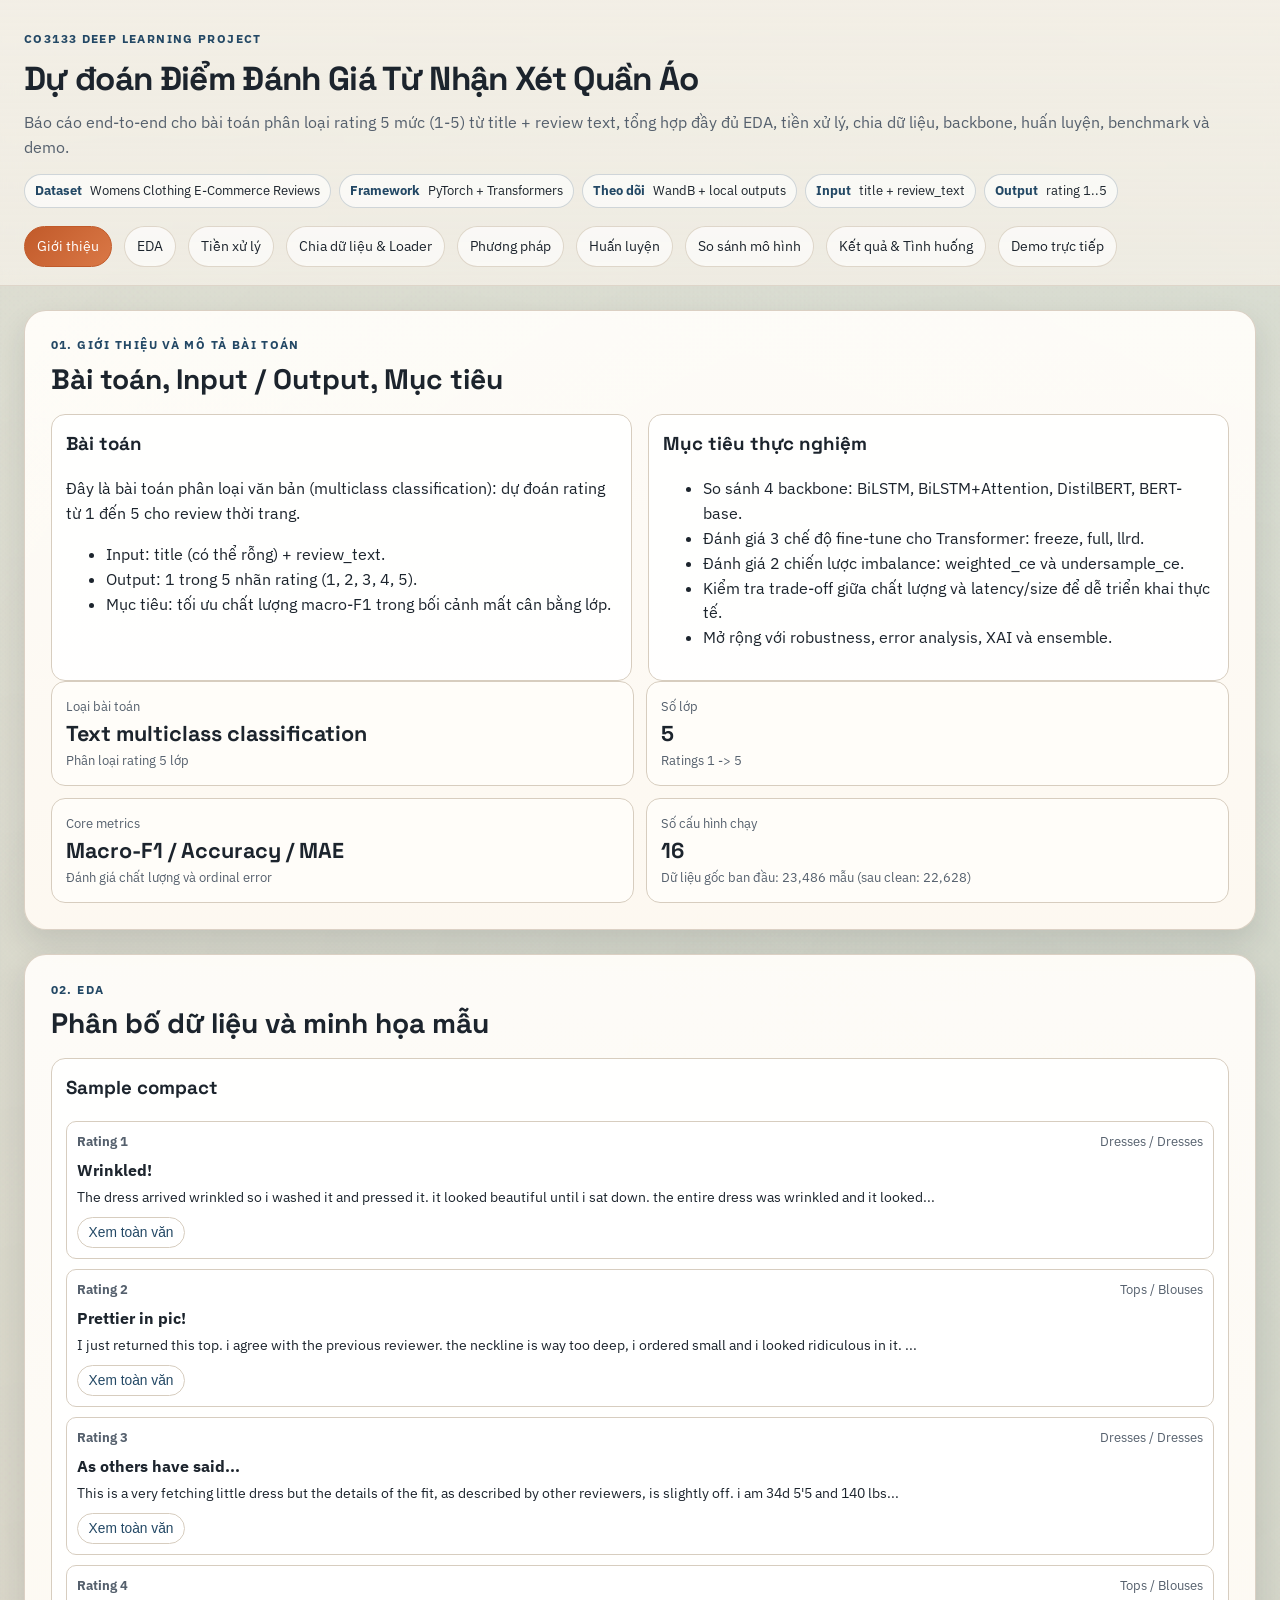
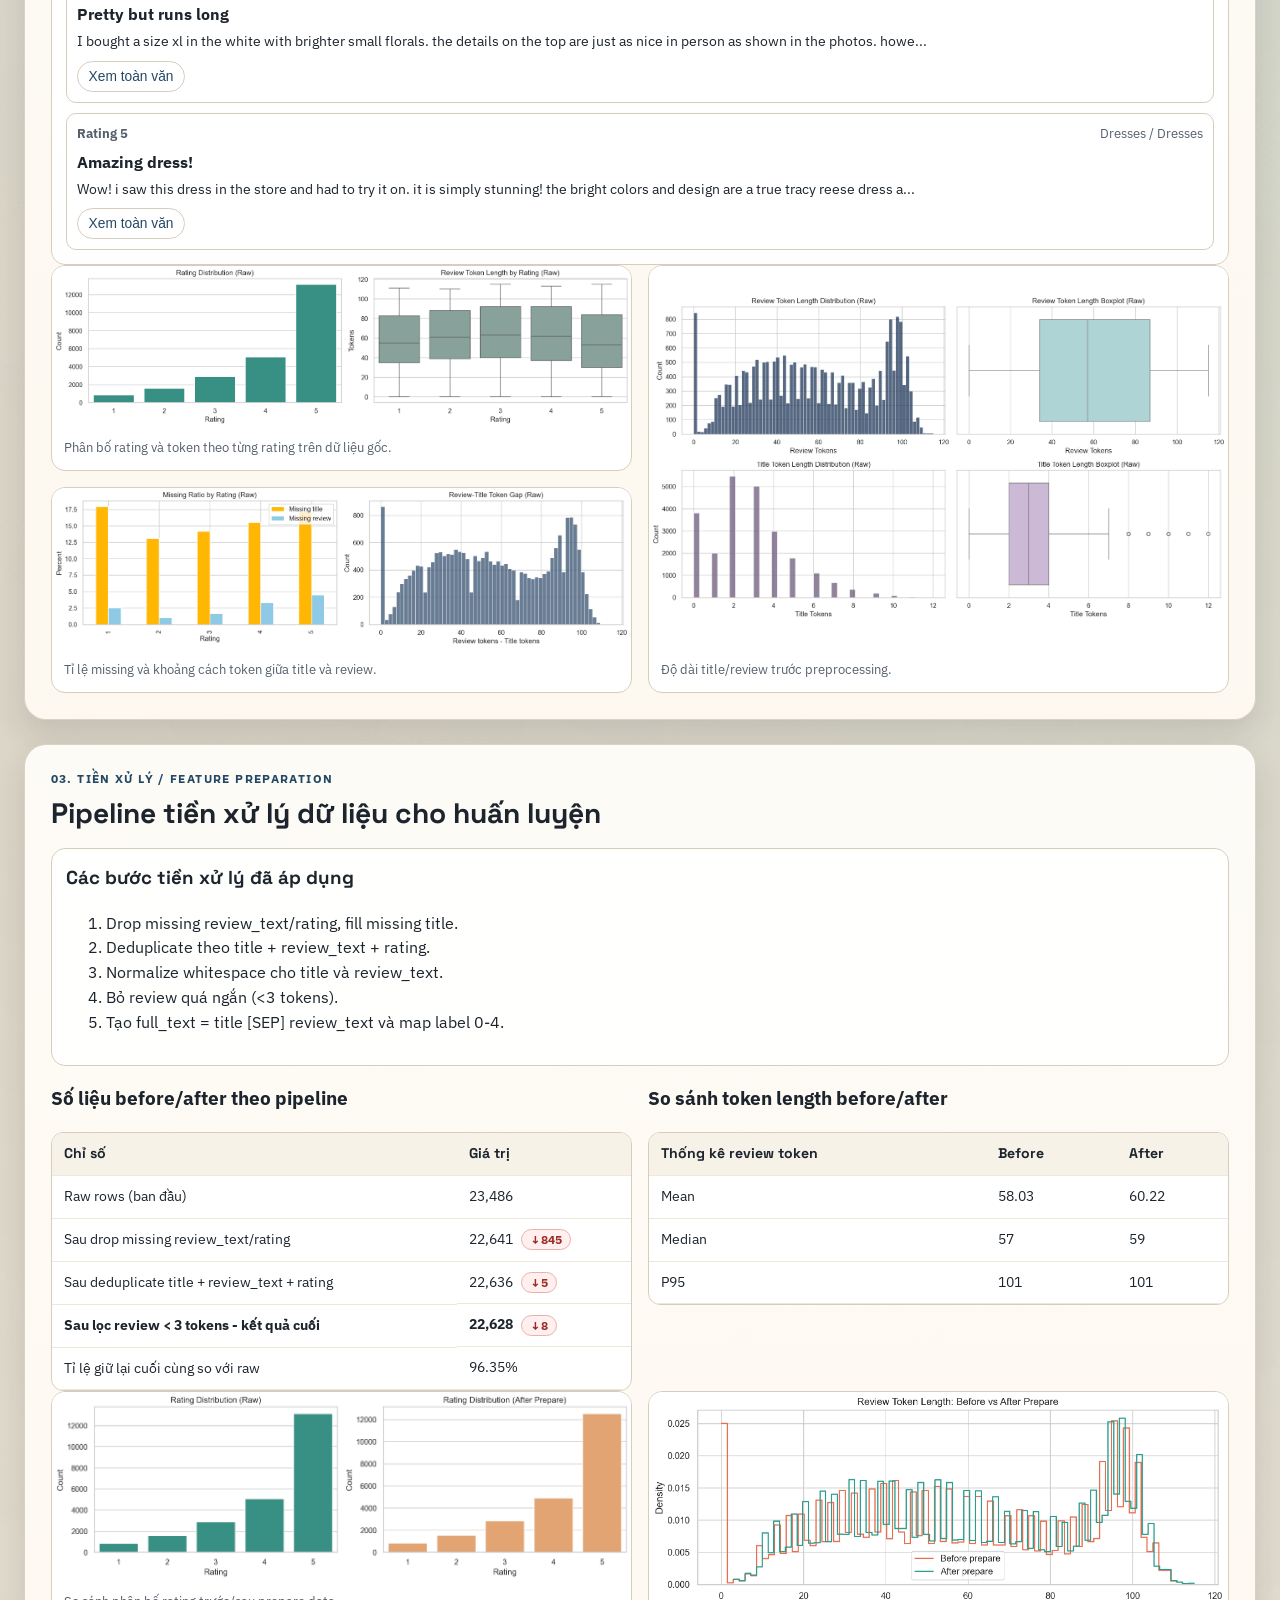
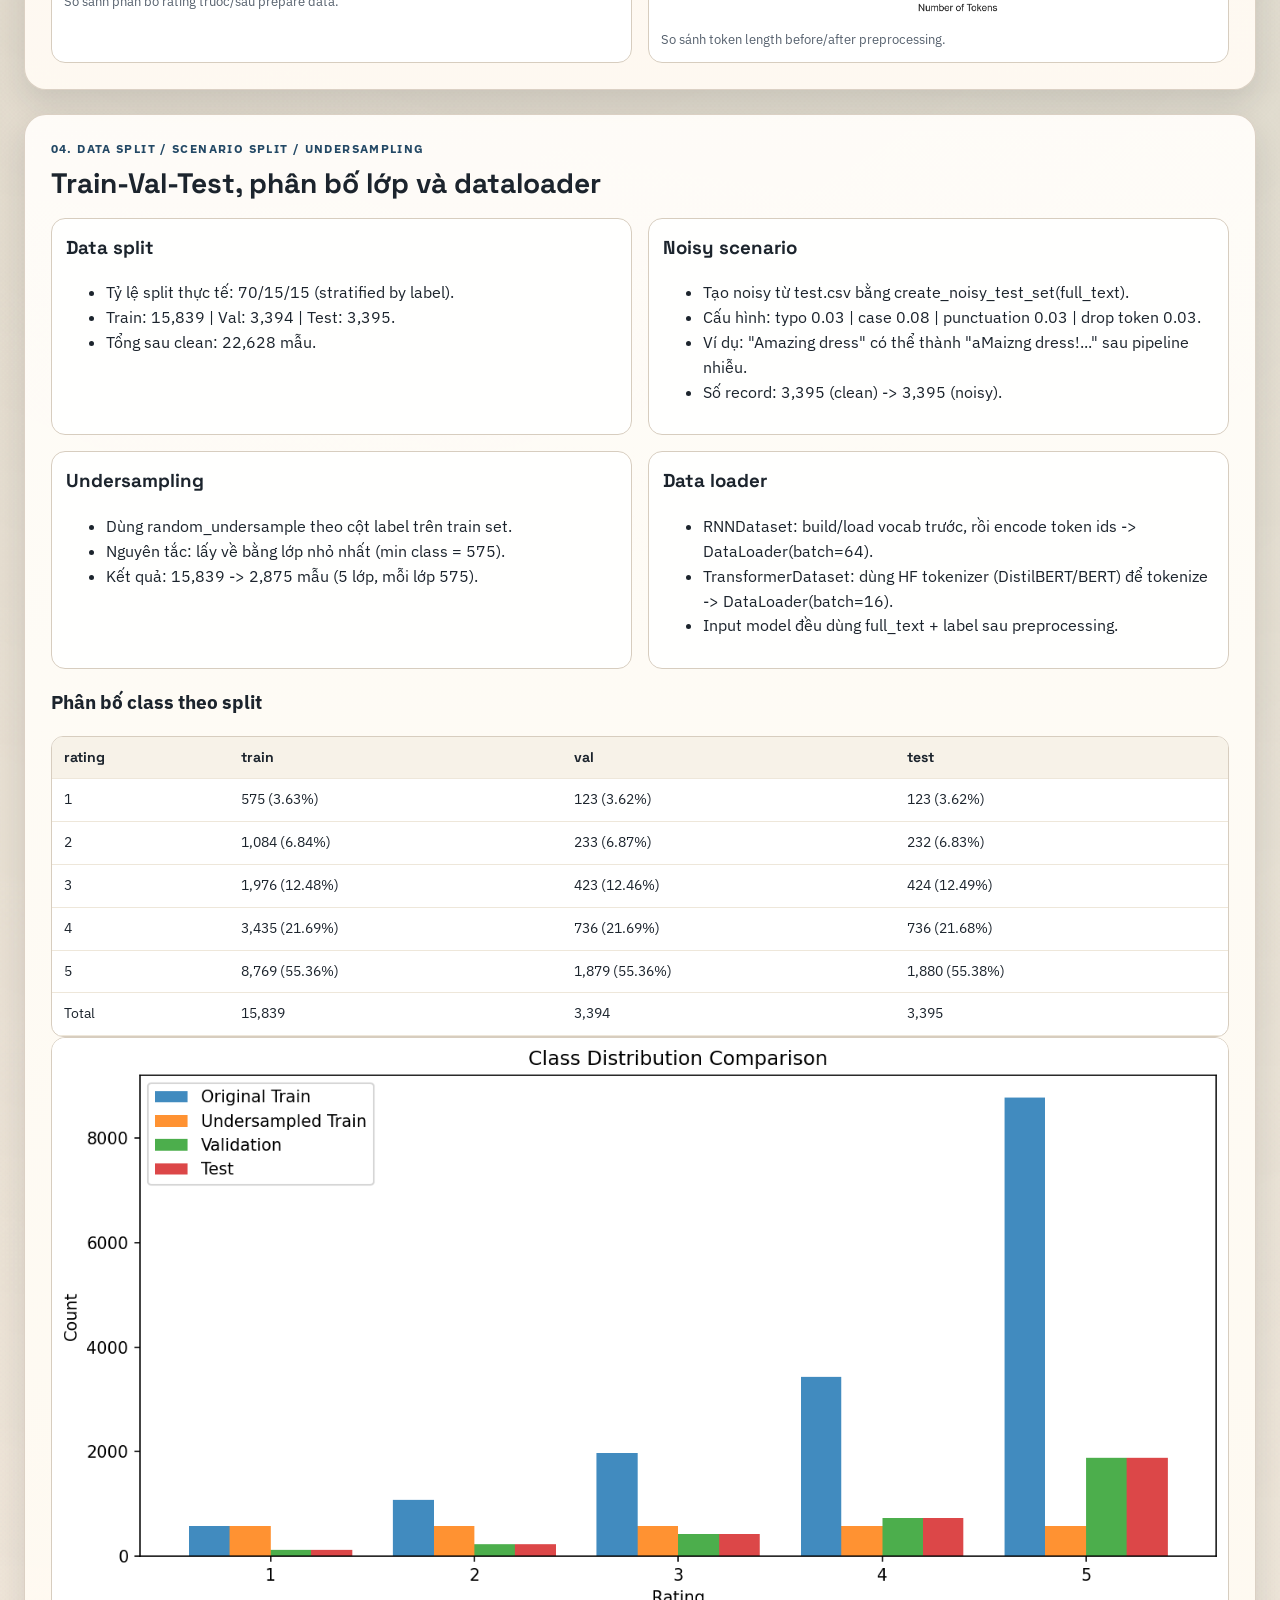
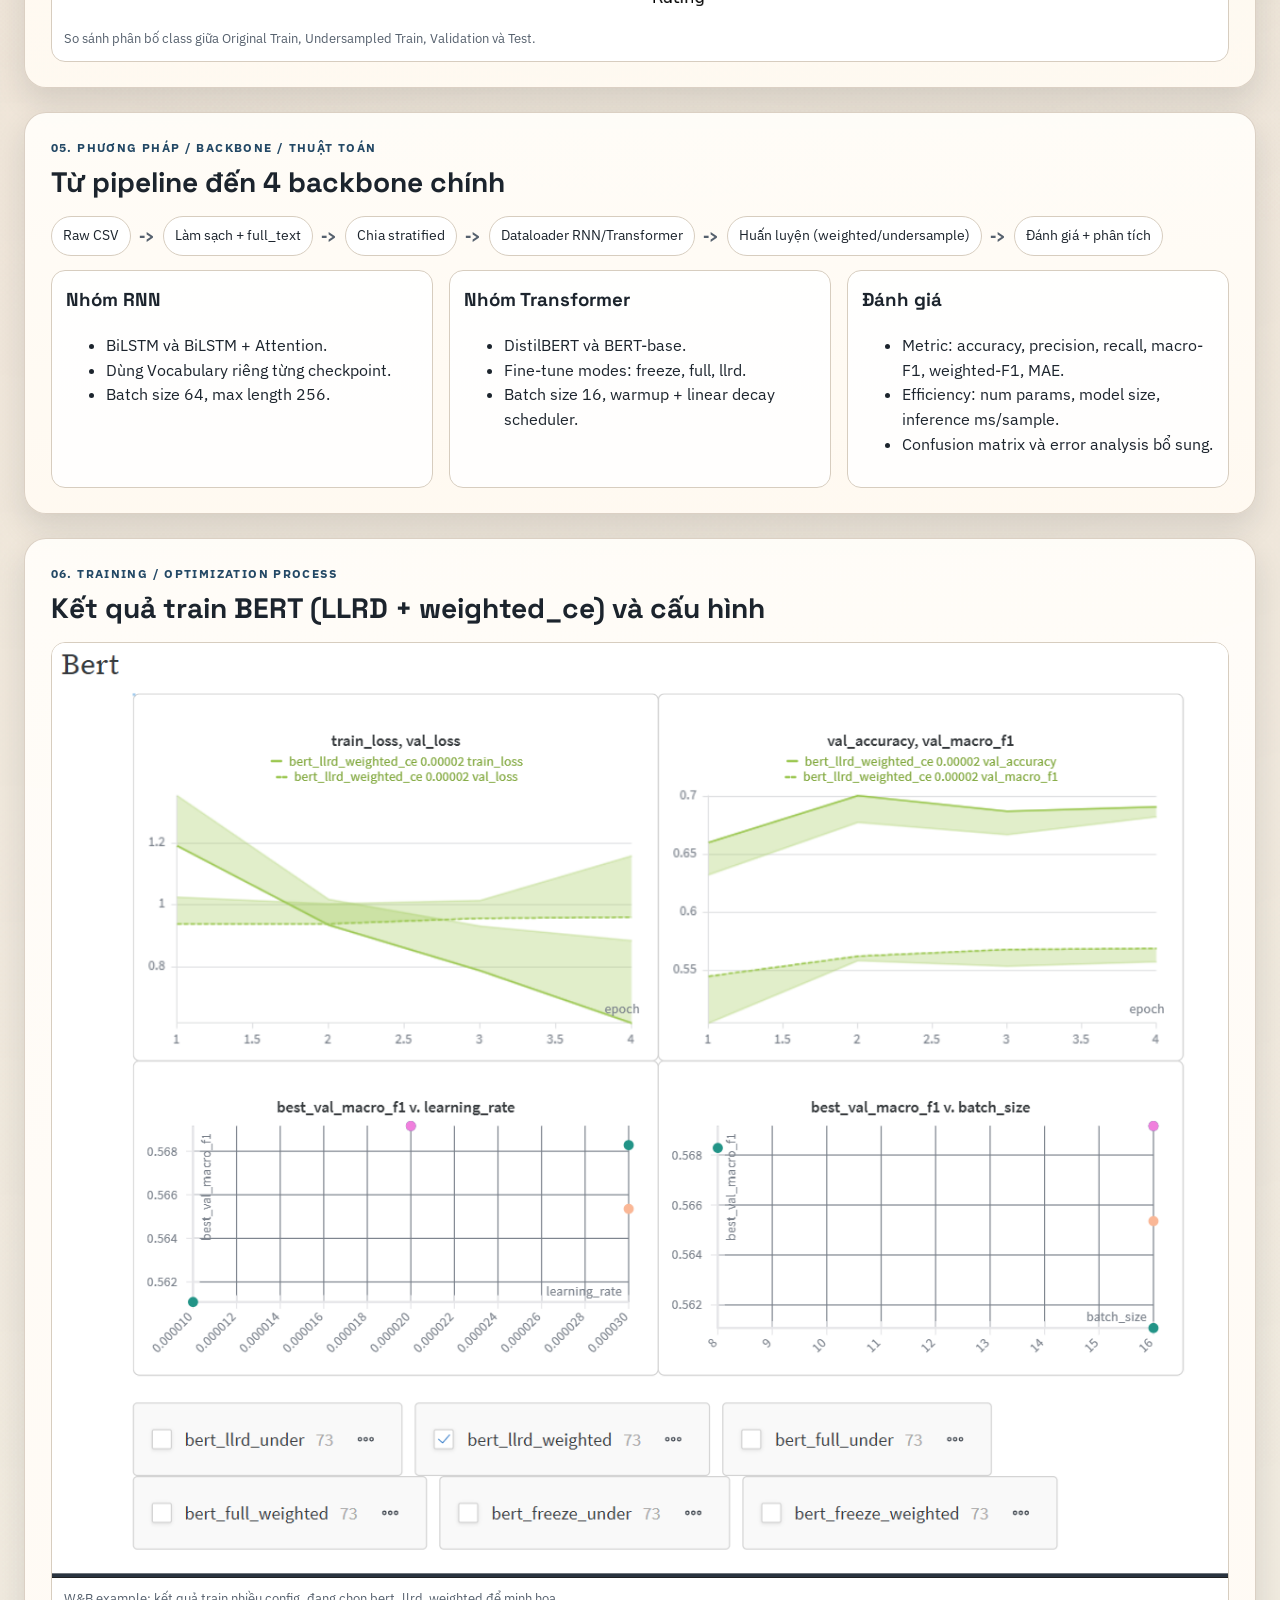
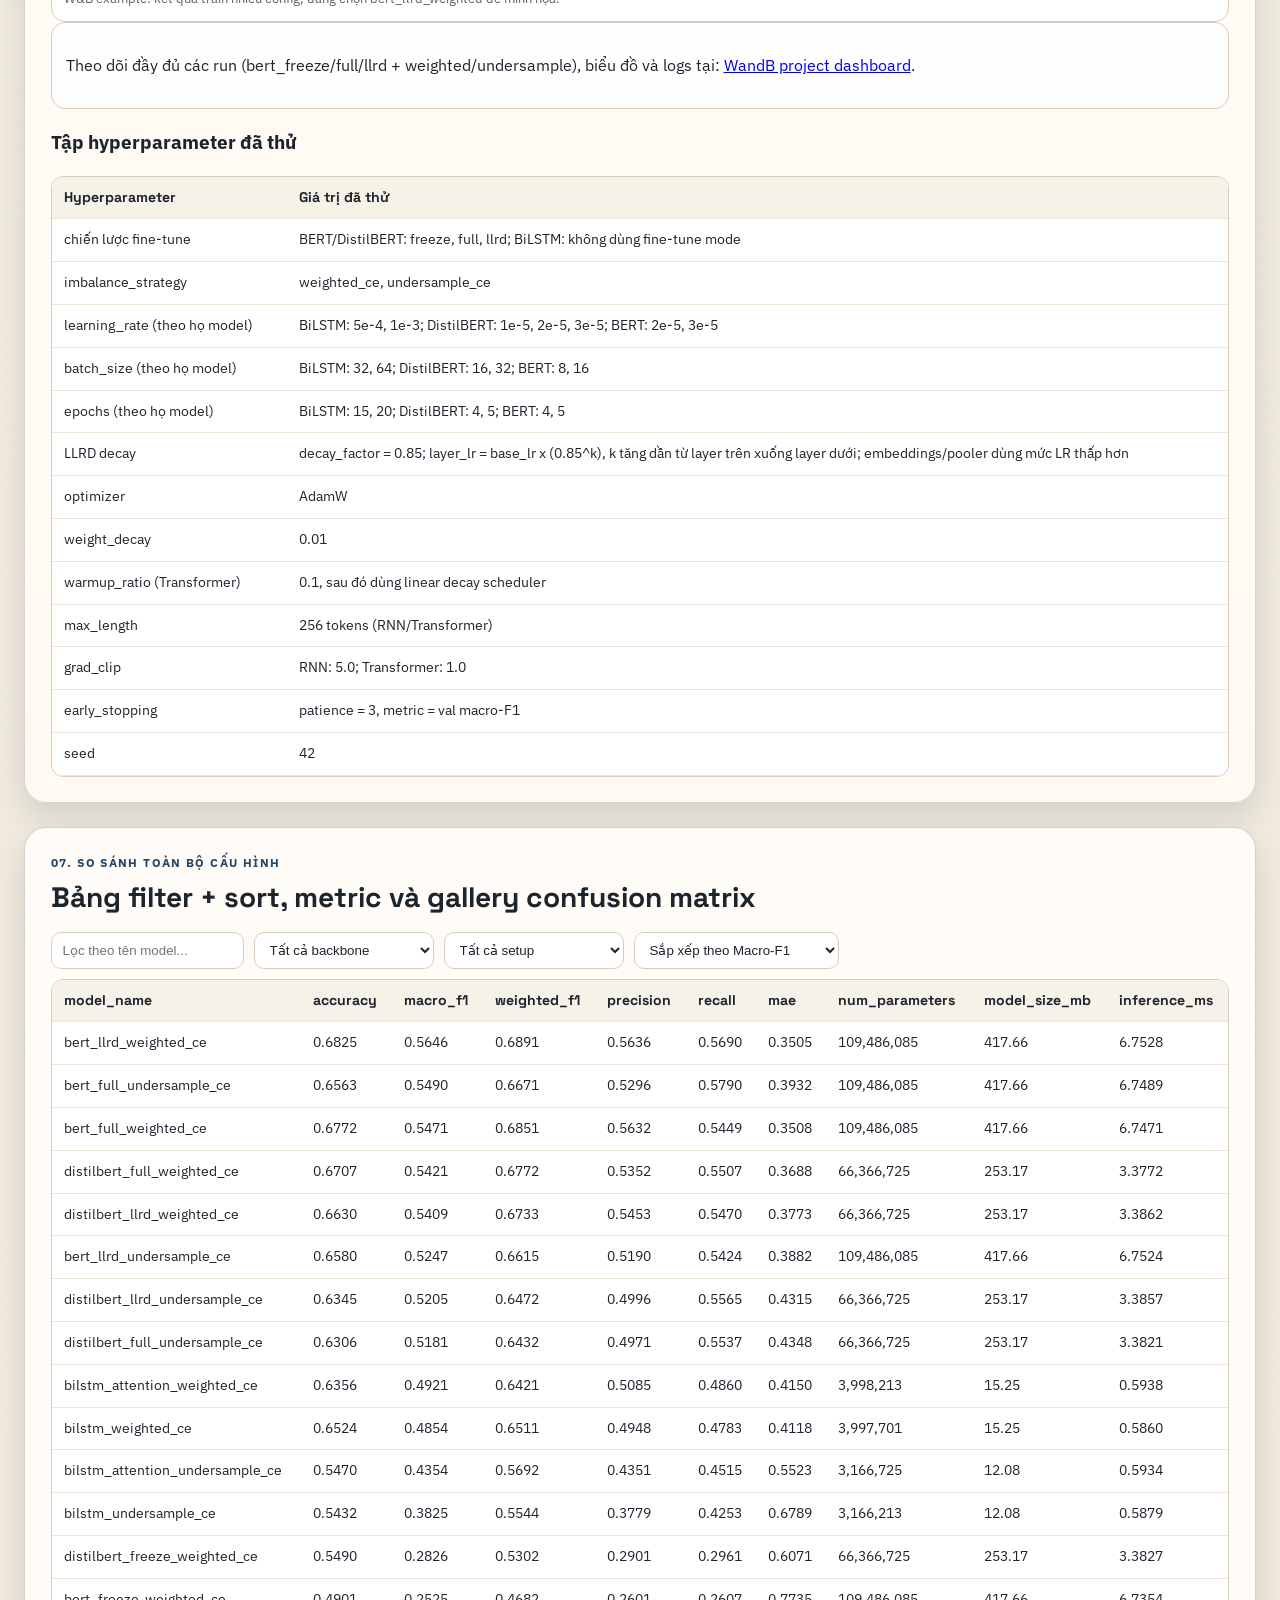
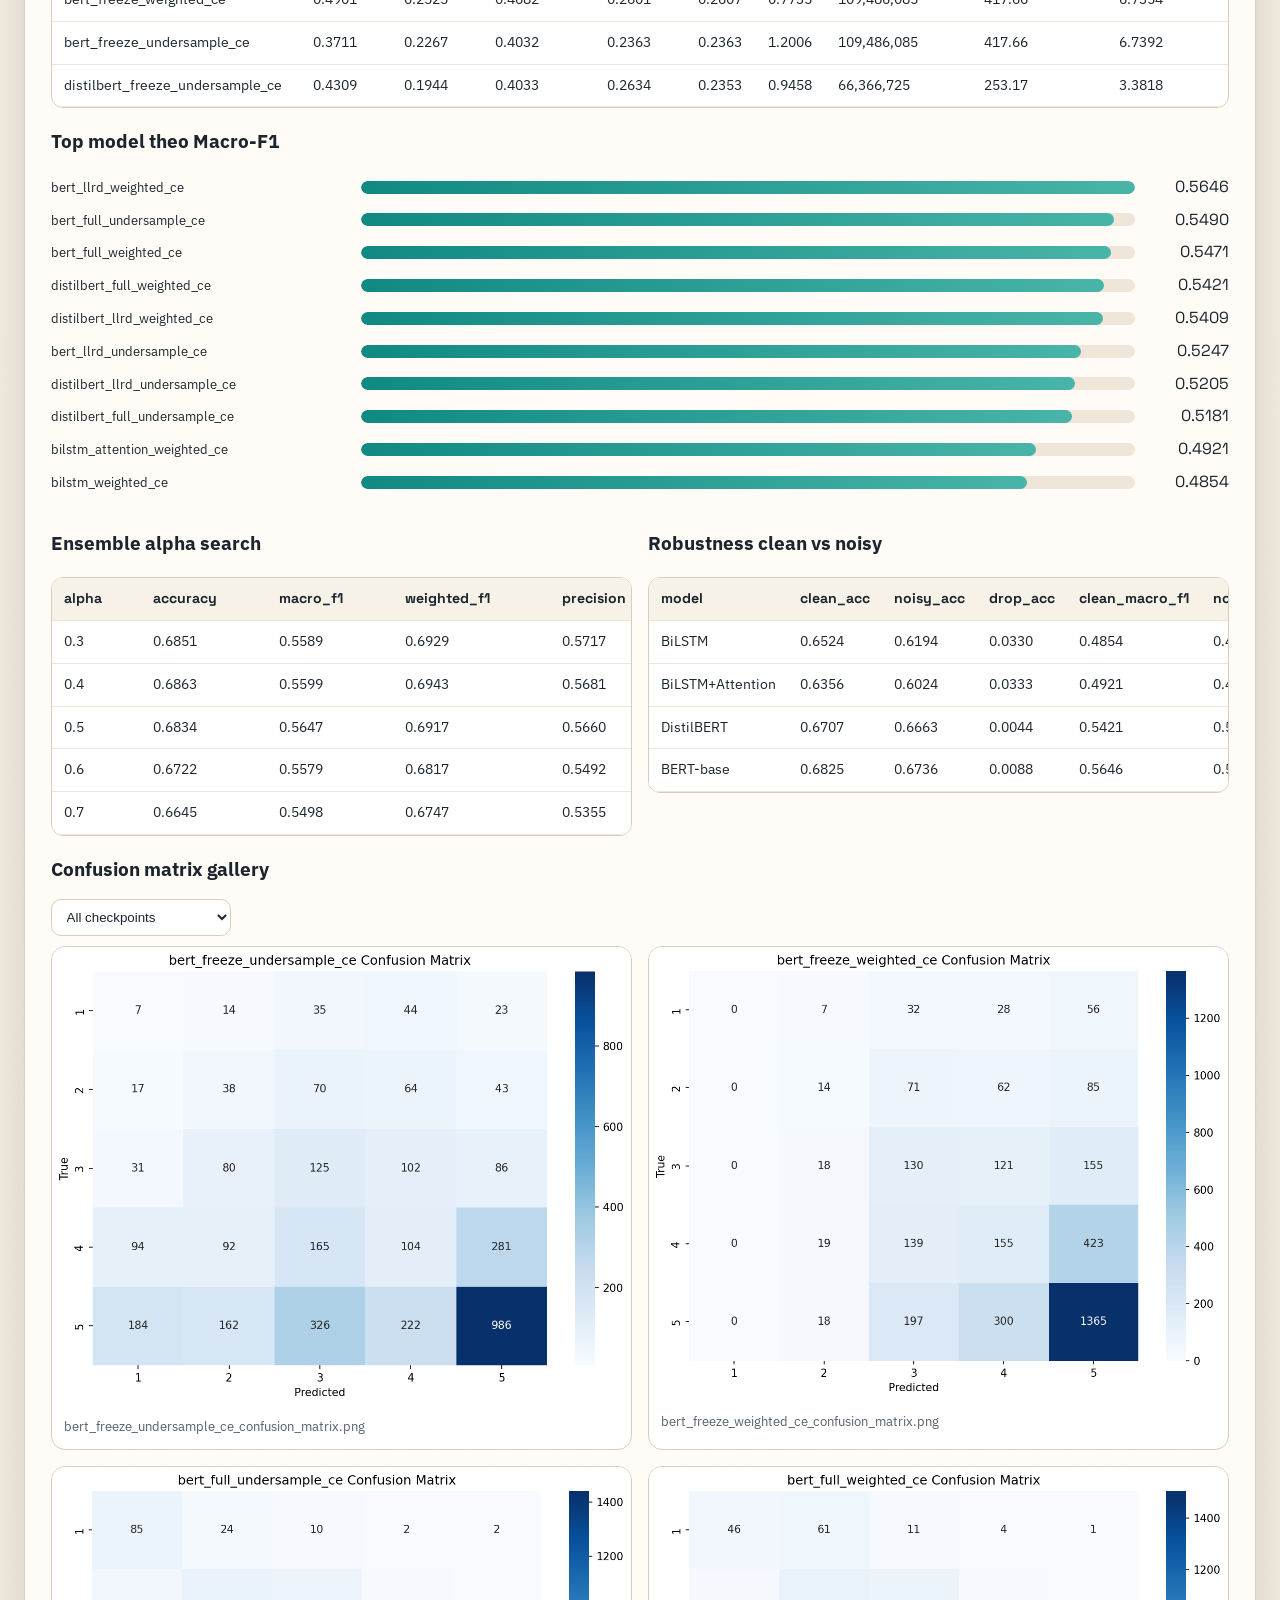
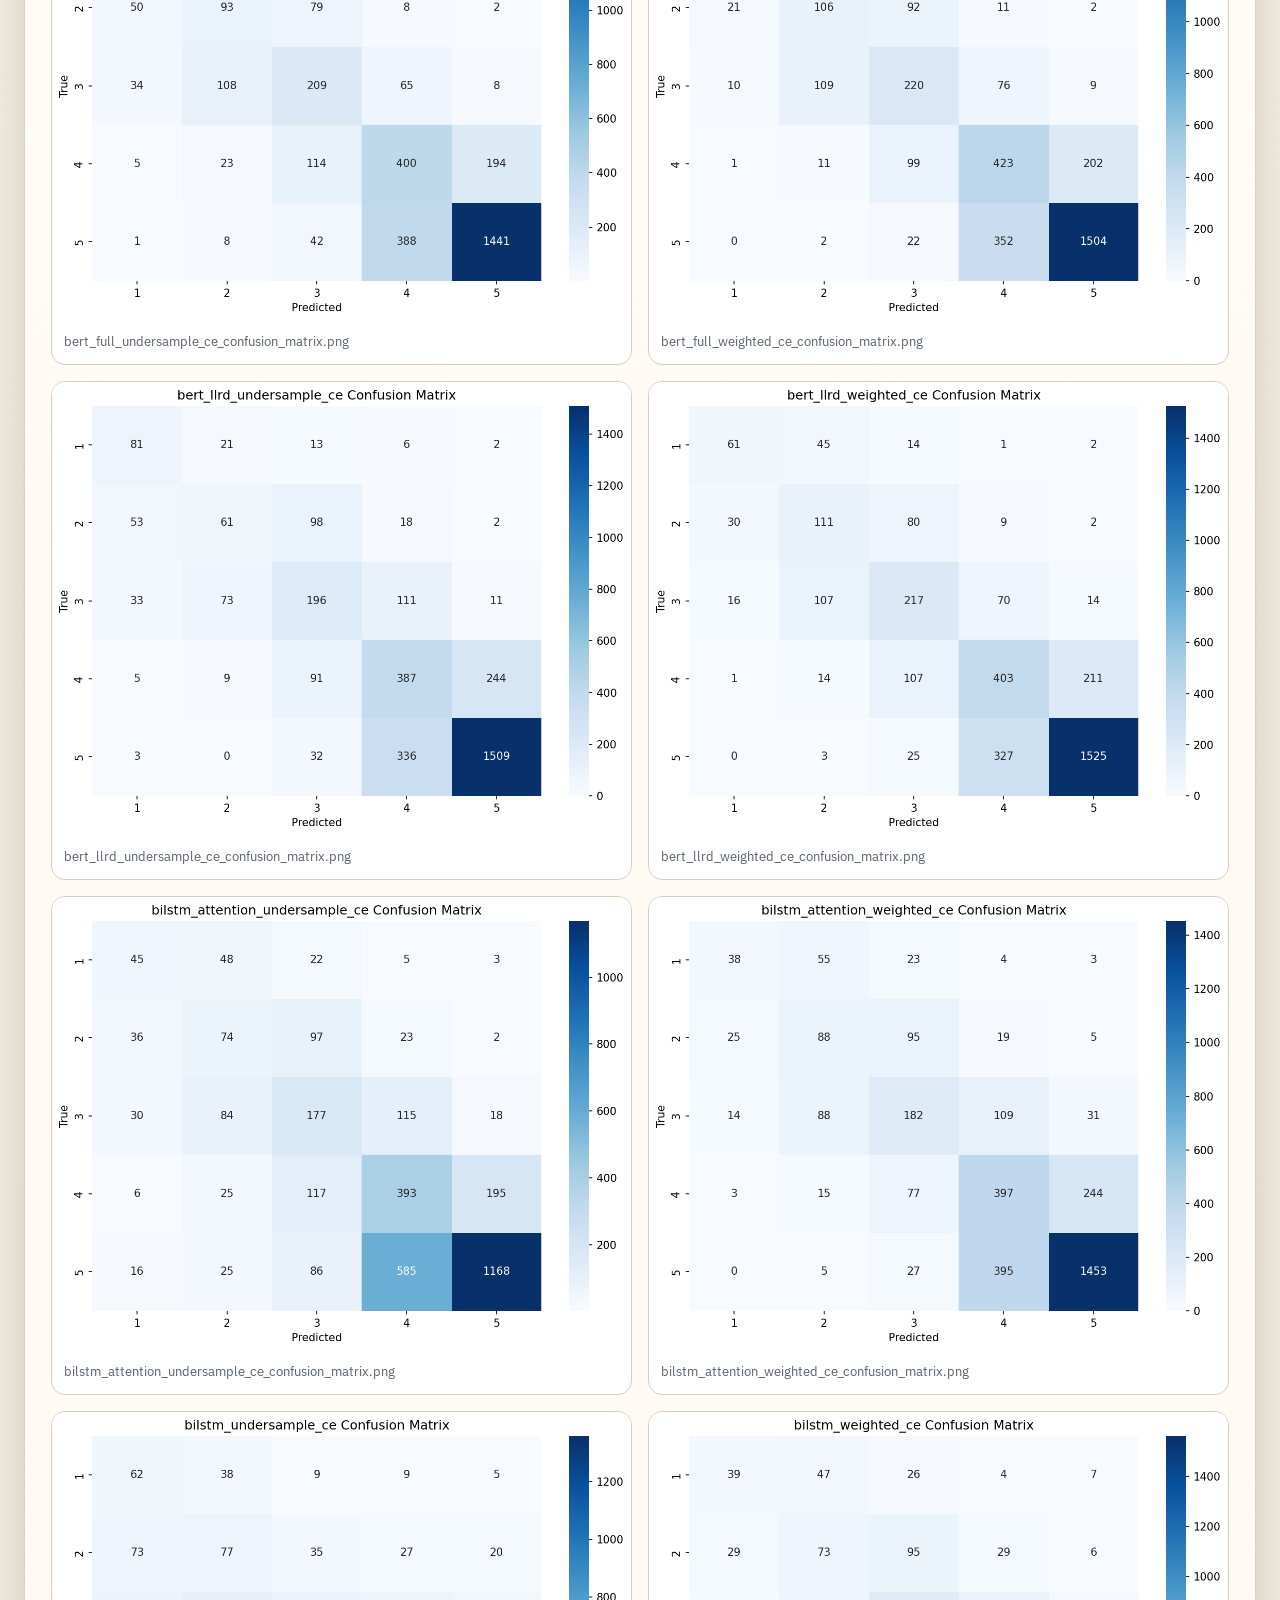
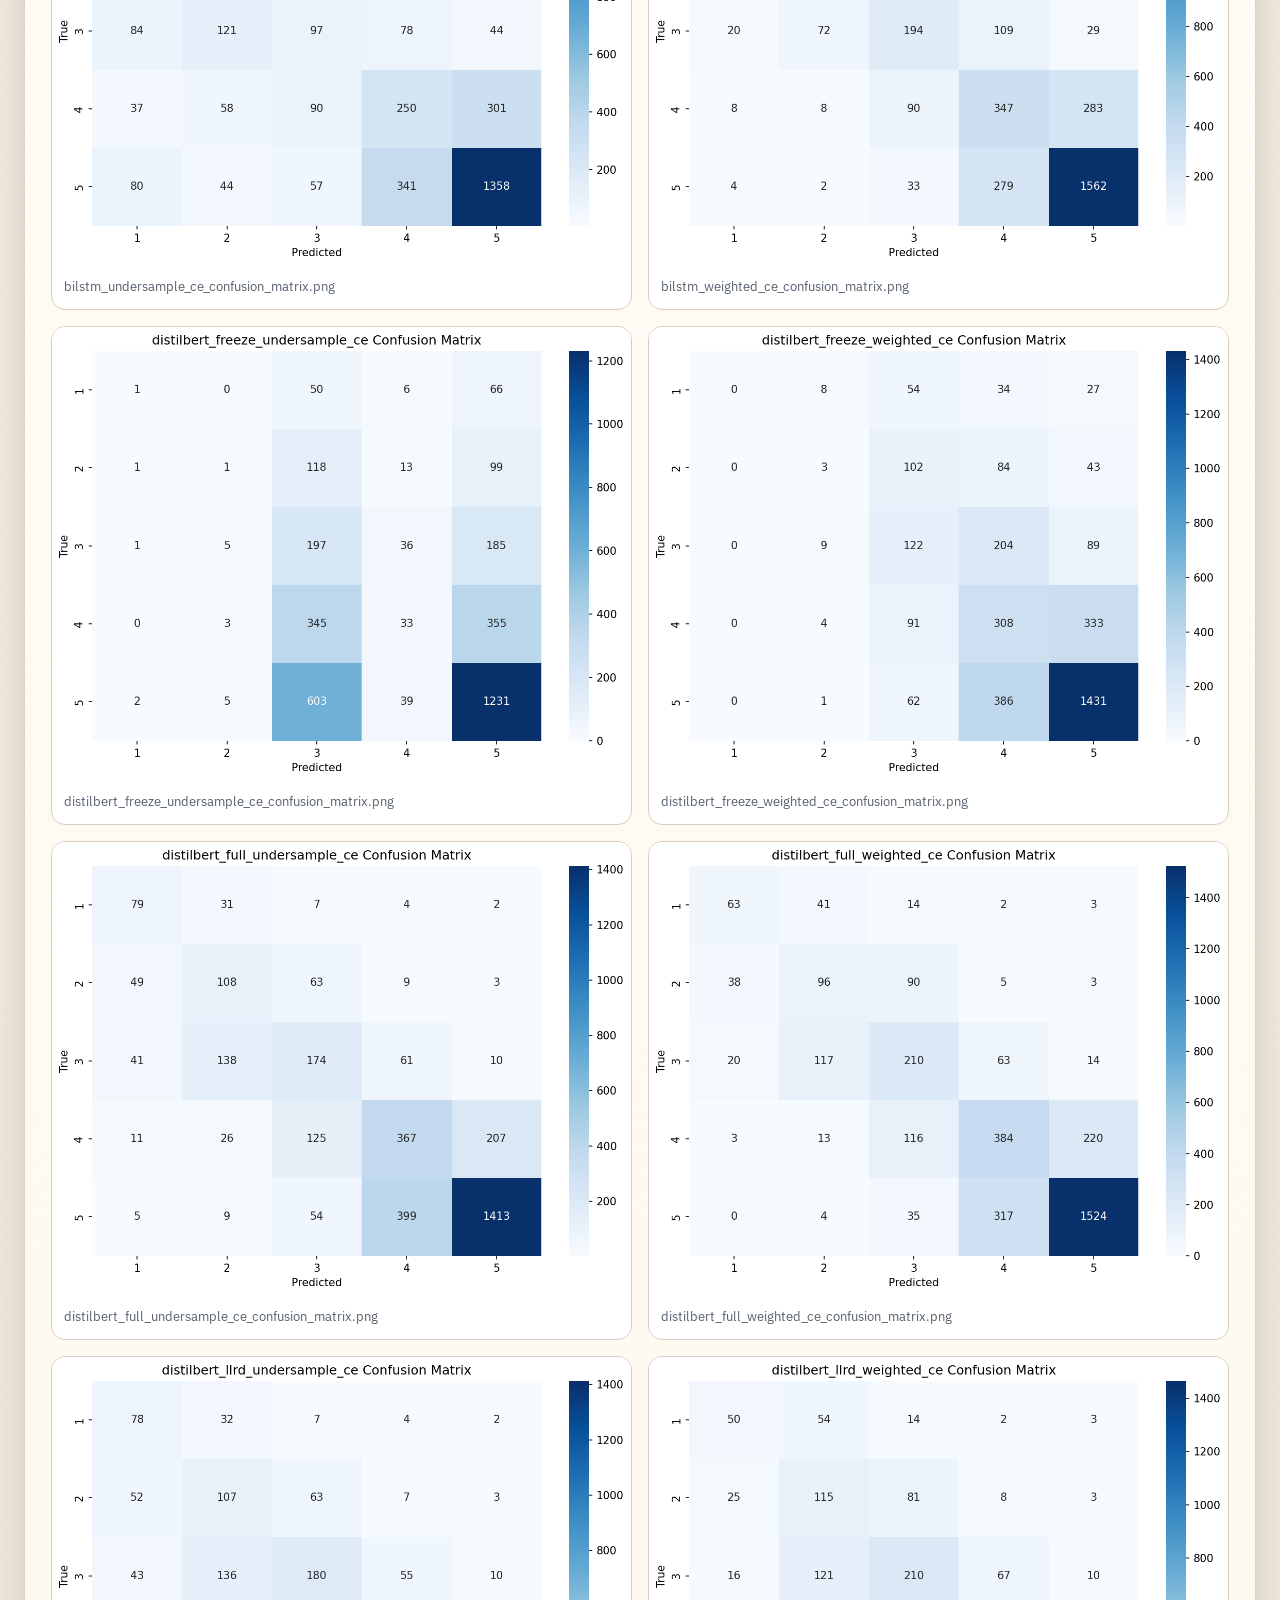
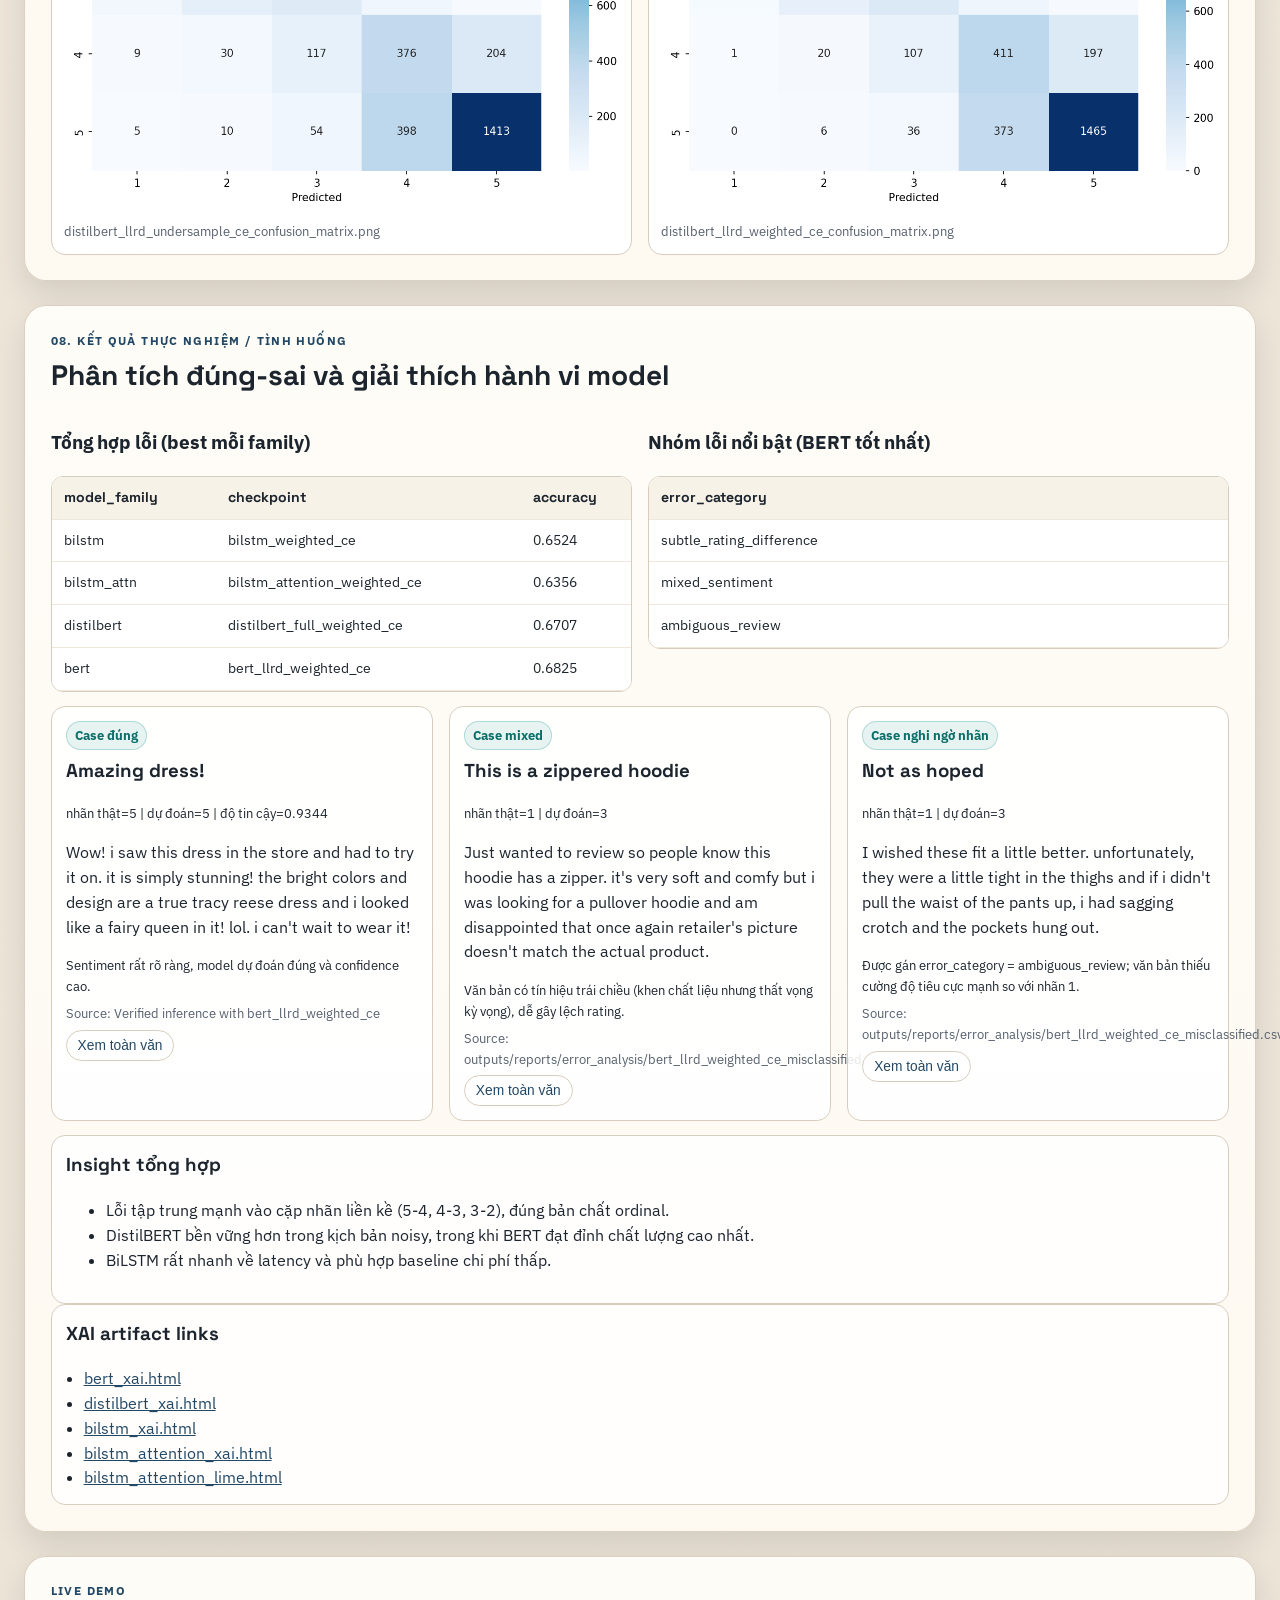
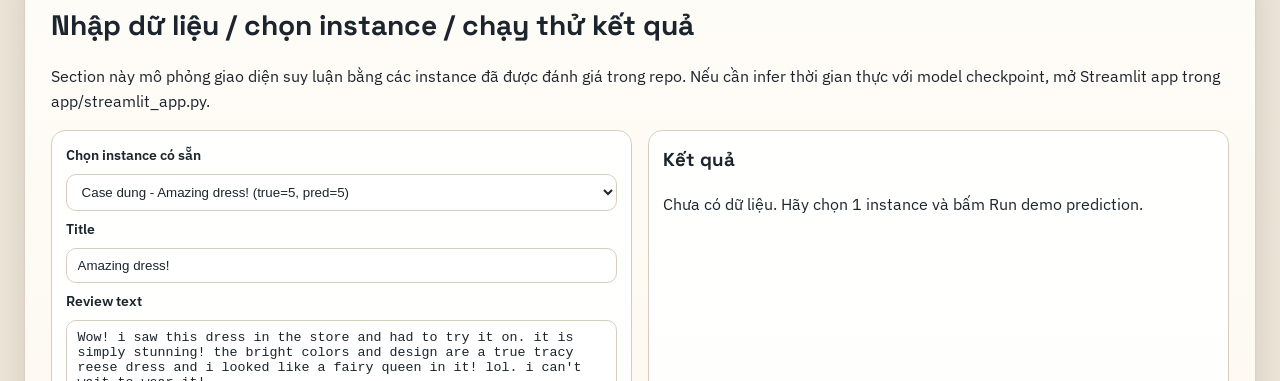
==== web_report/index.html @ 53308a75 "add web report" ====
<!DOCTYPE html>
<html lang="vi">
<head>
  <meta charset="UTF-8">
  <meta name="viewport" content="width=device-width, initial-scale=1.0">
  <title>CO3133 DL - Báo Cáo Web</title>
  <link rel="preconnect" href="https://fonts.googleapis.com">
  <link rel="preconnect" href="https://fonts.gstatic.com" crossorigin>
  <link href="https://fonts.googleapis.com/css2?family=Space+Grotesk:wght@400;500;700&family=IBM+Plex+Sans:wght@400;500;600&display=swap" rel="stylesheet">
  <link rel="stylesheet" href="styles.css">
</head>
<body>
  <header class="site-header">
    <div class="brand-block">
      <p class="eyebrow">CO3133 Deep Learning Project</p>
      <h1>Dự đoán Điểm Đánh Giá Từ Nhận Xét Quần Áo</h1>
      <p class="subtitle">
        Báo cáo end-to-end cho bài toán phân loại rating 5 mức (1-5) từ title + review text,
        tổng hợp đầy đủ EDA, tiền xử lý, chia dữ liệu, backbone, huấn luyện, benchmark và demo.
      </p>
      <div class="meta-strip" id="heroMeta"></div>
    </div>

    <nav class="top-nav" aria-label="Main sections">
      <a href="#section-01">Giới thiệu</a>
      <a href="#section-02">EDA</a>
      <a href="#section-021">Tiền xử lý</a>
      <a href="#section-03">Chia dữ liệu & Loader</a>
      <a href="#section-04">Phương pháp</a>
      <a href="#section-05">Huấn luyện</a>
      <a href="#section-06">So sánh mô hình</a>
      <a href="#section-08">Kết quả & Tình huống</a>
      <a href="#live-demo">Demo trực tiếp</a>
    </nav>
  </header>

  <main>
    <section id="section-01" class="panel">
      <div class="section-head">
        <p class="eyebrow">01. Giới thiệu và mô tả bài toán</p>
        <h2>Bài toán, Input / Output, Mục tiêu</h2>
      </div>

      <div class="two-col-note">
        <article>
          <h3>Bài toán</h3>
          <p>
            Đây là bài toán phân loại văn bản (multiclass classification):
            dự đoán rating từ 1 đến 5 cho review thời trang.
          </p>
          <ul>
            <li>Input: title (có thể rỗng) + review_text.</li>
            <li>Output: 1 trong 5 nhãn rating (1, 2, 3, 4, 5).</li>
            <li>Mục tiêu: tối ưu chất lượng macro-F1 trong bối cảnh mất cân bằng lớp.</li>
          </ul>
        </article>

        <article>
          <h3>Mục tiêu thực nghiệm</h3>
          <ul>
            <li>So sánh 4 backbone: BiLSTM, BiLSTM+Attention, DistilBERT, BERT-base.</li>
            <li>Đánh giá 3 chế độ fine-tune cho Transformer: freeze, full, llrd.</li>
            <li>Đánh giá 2 chiến lược imbalance: weighted_ce và undersample_ce.</li>
            <li>Kiểm tra trade-off giữa chất lượng và latency/size để dễ triển khai thực tế.</li>
            <li>Mở rộng với robustness, error analysis, XAI và ensemble.</li>
          </ul>
        </article>
      </div>

      <div class="stat-card-grid" id="problemStatCards"></div>
    </section>

    <section id="section-02" class="panel">
      <div class="section-head">
        <p class="eyebrow">02. EDA</p>
        <h2>Phân bố dữ liệu và minh họa mẫu</h2>
      </div>

      <article class="step-card">
        <h3>Sample compact</h3>
        <div id="sampleCards" class="sample-grid"></div>
      </article>

      <div class="figure-grid eda-figure-grid">
        <figure class="figure-card eda-card-rating">
          <img src="../outputs/figures/eda/raw_rating_review_token_by_rating.png" alt="Raw rating and token distribution" loading="lazy">
          <figcaption>Phân bố rating và token theo từng rating trên dữ liệu gốc.</figcaption>
        </figure>
        <figure class="figure-card eda-card-token">
          <img src="../outputs/figures/eda/raw_title_review_token_length.png" alt="Raw title and review lengths" loading="lazy">
          <figcaption>Độ dài title/review trước preprocessing.</figcaption>
        </figure>
        <figure class="figure-card eda-card-missing">
          <img src="../outputs/figures/eda/raw_missing_and_token_gap.png" alt="Missing values and token gap" loading="lazy">
          <figcaption>Tỉ lệ missing và khoảng cách token giữa title và review.</figcaption>
        </figure>
      </div>
    </section>

    <section id="section-021" class="panel">
      <div class="section-head">
        <p class="eyebrow">03. Tiền xử lý / Feature preparation</p>
        <h2>Pipeline tiền xử lý dữ liệu cho huấn luyện</h2>
      </div>

      <article class="step-card">
        <h3>Các bước tiền xử lý đã áp dụng</h3>
        <ol>
          <li>Drop missing review_text/rating, fill missing title.</li>
          <li>Deduplicate theo title + review_text + rating.</li>
          <li>Normalize whitespace cho title và review_text.</li>
          <li>Bỏ review quá ngắn (&lt;3 tokens).</li>
          <li>Tạo full_text = title [SEP] review_text và map label 0-4.</li>
        </ol>
      </article>

      <div class="table-grid-2">
        <article>
          <h3>Số liệu before/after theo pipeline</h3>
          <div class="table-wrap table-wrap-fit">
            <table>
              <thead>
                <tr>
                  <th>Chỉ số</th>
                  <th>Giá trị</th>
                </tr>
              </thead>
              <tbody>
                <tr><td>Raw rows (ban đầu)</td><td>23,486</td></tr>
                <tr>
                  <td>Sau drop missing review_text/rating</td>
                  <td class="value-with-delta">22,641 <span class="delta-badge" aria-label="Giam 845 mau so voi buoc truoc">&darr;845</span></td>
                </tr>
                <tr>
                  <td>Sau deduplicate title + review_text + rating</td>
                  <td class="value-with-delta">22,636 <span class="delta-badge" aria-label="Giam 5 mau so voi buoc truoc">&darr;5</span></td>
                </tr>
                <tr>
                  <td><strong>Sau lọc review &lt; 3 tokens - kết quả cuối</strong></td>
                  <td class="value-with-delta"><strong>22,628</strong> <span class="delta-badge" aria-label="Giam 8 mau so voi buoc truoc">&darr;8</span></td>
                </tr>
                <tr><td>Tỉ lệ giữ lại cuối cùng so với raw</td><td>96.35%</td></tr>
              </tbody>
            </table>
          </div>
        </article>

        <article>
          <h3>So sánh token length before/after</h3>
          <div class="table-wrap table-wrap-fit">
            <table>
              <thead>
                <tr>
                  <th>Thống kê review token</th>
                  <th>Before</th>
                  <th>After</th>
                </tr>
              </thead>
              <tbody>
                <tr><td>Mean</td><td>58.03</td><td>60.22</td></tr>
                <tr><td>Median</td><td>57</td><td>59</td></tr>
                <tr><td>P95</td><td>101</td><td>101</td></tr>
              </tbody>
            </table>
          </div>
        </article>
      </div>

      <div class="figure-grid narrow">
        <figure class="figure-card">
          <img src="../outputs/figures/eda/after_prepare_rating_comparison.png" alt="Rating distribution before and after prepare" loading="lazy">
          <figcaption>So sánh phân bố rating trước/sau prepare data.</figcaption>
        </figure>
        <figure class="figure-card">
          <img src="../outputs/figures/eda/token_length_before_after_prepare.png" alt="Token length before and after prepare" loading="lazy">
          <figcaption>So sánh token length before/after preprocessing.</figcaption>
        </figure>
      </div>
    </section>

    <section id="section-03" class="panel">
      <div class="section-head">
        <p class="eyebrow">04. Data Split / Scenario Split / Undersampling</p>
        <h2>Train-Val-Test, phân bố lớp và dataloader</h2>
      </div>

      <div class="scenario-grid">
        <article class="step-card">
          <h3>Data split</h3>
          <ul>
            <li>Tỷ lệ split thực tế: 70/15/15 (stratified by label).</li>
            <li>Train: 15,839 | Val: 3,394 | Test: 3,395.</li>
            <li>Tổng sau clean: 22,628 mẫu.</li>
          </ul>
        </article>

        <article class="step-card">
          <h3>Noisy scenario</h3>
          <ul>
            <li>Tạo noisy từ test.csv bằng create_noisy_test_set(full_text).</li>
            <li>Cấu hình: typo 0.03 | case 0.08 | punctuation 0.03 | drop token 0.03.</li>
            <li>Ví dụ: "Amazing dress" có thể thành "aMaizng dress!..." sau pipeline nhiễu.</li>
            <li>Số record: 3,395 (clean) -&gt; 3,395 (noisy).</li>
          </ul>
        </article>

        <article class="step-card">
          <h3>Undersampling</h3>
          <ul>
            <li>Dùng random_undersample theo cột label trên train set.</li>
            <li>Nguyên tắc: lấy về bằng lớp nhỏ nhất (min class = 575).</li>
            <li>Kết quả: 15,839 -&gt; 2,875 mẫu (5 lớp, mỗi lớp 575).</li>
          </ul>
        </article>

        <article class="step-card">
          <h3>Data loader</h3>
          <ul>
            <li>RNNDataset: build/load vocab trước, rồi encode token ids -&gt; DataLoader(batch=64).</li>
            <li>TransformerDataset: dùng HF tokenizer (DistilBERT/BERT) để tokenize -&gt; DataLoader(batch=16).</li>
            <li>Input model đều dùng full_text + label sau preprocessing.</li>
          </ul>
        </article>
      </div>

      <article>
        <h3>Phân bố class theo split</h3>
        <div class="table-wrap table-wrap-fit" id="splitTableWrap"></div>
      </article>

      <div class="figure-grid narrow single-figure">
        <figure class="figure-card">
          <img src="../outputs/figures/class_distribution_comparison.png" alt="Class distribution before and after undersampling" loading="lazy">
          <figcaption>So sánh phân bố class giữa Original Train, Undersampled Train, Validation và Test.</figcaption>
        </figure>
      </div>
    </section>

    <section id="section-04" class="panel">
      <div class="section-head">
        <p class="eyebrow">05. Phương pháp / Backbone / Thuật toán</p>
        <h2>Từ pipeline đến 4 backbone chính</h2>
      </div>

      <div class="architecture-flow" id="architectureFlow"></div>

      <div class="three-col-grid">
        <article>
          <h3>Nhóm RNN</h3>
          <ul>
            <li>BiLSTM và BiLSTM + Attention.</li>
            <li>Dùng Vocabulary riêng từng checkpoint.</li>
            <li>Batch size 64, max length 256.</li>
          </ul>
        </article>
        <article>
          <h3>Nhóm Transformer</h3>
          <ul>
            <li>DistilBERT và BERT-base.</li>
            <li>Fine-tune modes: freeze, full, llrd.</li>
            <li>Batch size 16, warmup + linear decay scheduler.</li>
          </ul>
        </article>
        <article>
          <h3>Đánh giá</h3>
          <ul>
            <li>Metric: accuracy, precision, recall, macro-F1, weighted-F1, MAE.</li>
            <li>Efficiency: num params, model size, inference ms/sample.</li>
            <li>Confusion matrix và error analysis bổ sung.</li>
          </ul>
        </article>
      </div>
    </section>

    <section id="section-05" class="panel">
      <div class="section-head">
        <p class="eyebrow">06. Training / Optimization process</p>
        <h2>Kết quả train BERT (LLRD + weighted_ce) và cấu hình</h2>
      </div>

      <div class="figure-grid narrow single-figure">
        <figure class="figure-card">
          <img src="../outputs/figures/wb_example.png" alt="W&B example for BERT llrd weighted configuration" loading="lazy">
          <figcaption>W&amp;B example: kết quả train nhiều config, đang chọn bert_llrd_weighted để minh họa.</figcaption>
        </figure>
      </div>

      <article class="step-card">
        <p>
          Theo dõi đầy đủ các run (bert_freeze/full/llrd + weighted/undersample), biểu đồ và logs tại:
          <a href="https://api.wandb.ai/links/huy-nguyentuank22-ho-chi-minh-city-university-of-technology/igh06zwd" target="_blank" rel="noopener noreferrer">WandB project dashboard</a>.
        </p>
      </article>

      <article>
        <h3>Tập hyperparameter đã thử</h3>
        <div class="table-wrap table-wrap-fit">
          <table>
            <thead>
              <tr>
                <th>Hyperparameter</th>
                <th>Giá trị đã thử</th>
              </tr>
            </thead>
            <tbody>
              <tr><td>chiến lược fine-tune</td><td>BERT/DistilBERT: freeze, full, llrd; BiLSTM: không dùng fine-tune mode</td></tr>
              <tr><td>imbalance_strategy</td><td>weighted_ce, undersample_ce</td></tr>
              <tr><td>learning_rate (theo họ model)</td><td>BiLSTM: 5e-4, 1e-3; DistilBERT: 1e-5, 2e-5, 3e-5; BERT: 2e-5, 3e-5</td></tr>
              <tr><td>batch_size (theo họ model)</td><td>BiLSTM: 32, 64; DistilBERT: 16, 32; BERT: 8, 16</td></tr>
              <tr><td>epochs (theo họ model)</td><td>BiLSTM: 15, 20; DistilBERT: 4, 5; BERT: 4, 5</td></tr>
              <tr><td>LLRD decay</td><td>decay_factor = 0.85; layer_lr = base_lr x (0.85^k), k tăng dần từ layer trên xuống layer dưới; embeddings/pooler dùng mức LR thấp hơn</td></tr>
              <tr><td>optimizer</td><td>AdamW</td></tr>
              <tr><td>weight_decay</td><td>0.01</td></tr>
              <tr><td>warmup_ratio (Transformer)</td><td>0.1, sau đó dùng linear decay scheduler</td></tr>
              <tr><td>max_length</td><td>256 tokens (RNN/Transformer)</td></tr>
              <tr><td>grad_clip</td><td>RNN: 5.0; Transformer: 1.0</td></tr>
              <tr><td>early_stopping</td><td>patience = 3, metric = val macro-F1</td></tr>
              <tr><td>seed</td><td>42</td></tr>
            </tbody>
          </table>
        </div>
      </article>
    </section>

    <section id="section-06" class="panel">
      <div class="section-head">
        <p class="eyebrow">07. So sánh toàn bộ cấu hình</p>
        <h2>Bảng filter + sort, metric và gallery confusion matrix</h2>
      </div>

      <div class="control-row">
        <input id="searchModels" type="search" placeholder="Lọc theo tên model..." aria-label="Filter models">
        <select id="familyFilter" aria-label="Filter by family">
          <option value="all">Tất cả backbone</option>
          <option value="bilstm">BiLSTM</option>
          <option value="bilstm_attention">BiLSTM+Attention</option>
          <option value="distilbert">DistilBERT</option>
          <option value="bert">BERT</option>
        </select>
        <select id="setupFilter" aria-label="Filter by setup">
          <option value="all">Tất cả setup</option>
          <option value="weighted_ce">weighted_ce</option>
          <option value="undersample_ce">undersample_ce</option>
          <option value="freeze">freeze</option>
          <option value="full">full</option>
          <option value="llrd">llrd</option>
        </select>
        <select id="sortMetric" aria-label="Sort by metric">
          <option value="macro_f1">Sắp xếp theo Macro-F1</option>
          <option value="accuracy">Sắp xếp theo Accuracy</option>
          <option value="weighted_f1">Sắp xếp theo Weighted-F1</option>
          <option value="mae">Sắp xếp theo MAE</option>
          <option value="inference_time_per_sample_ms">Sắp xếp theo Inference ms</option>
          <option value="model_size_mb">Sắp xếp theo Model size</option>
        </select>
      </div>

      <div class="table-wrap" id="modelTableWrap"></div>

      <h3>Top model theo Macro-F1</h3>
      <div id="topBars" class="bars-wrap"></div>

      <div class="table-grid-2">
        <article>
          <h3>Ensemble alpha search</h3>
          <div class="table-wrap" id="ensembleAlphaTable"></div>
        </article>
        <article>
          <h3>Robustness clean vs noisy</h3>
          <div class="table-wrap" id="robustnessTable"></div>
        </article>
      </div>

      <h3>Confusion matrix gallery</h3>
      <div class="control-row compact">
        <select id="cmGroup" aria-label="Confusion matrix group">
          <option value="all">All checkpoints</option>
          <option value="weighted">weighted_ce only</option>
          <option value="undersample">undersample_ce only</option>
          <option value="bert">BERT family</option>
          <option value="distilbert">DistilBERT family</option>
          <option value="rnn">RNN family</option>
        </select>
      </div>
      <div class="figure-grid" id="confusionGallery"></div>
    </section>

    <section id="section-08" class="panel">
      <div class="section-head">
        <p class="eyebrow">08. Kết quả thực nghiệm / Tình huống</p>
        <h2>Phân tích đúng-sai và giải thích hành vi model</h2>
      </div>

      <div class="table-grid-2">
        <article>
          <h3>Tổng hợp lỗi (best mỗi family)</h3>
          <div class="table-wrap" id="errorSummaryTable"></div>
        </article>
        <article>
          <h3>Nhóm lỗi nổi bật (BERT tốt nhất)</h3>
          <div class="table-wrap" id="errorCategoryTable"></div>
        </article>
      </div>

      <div class="case-grid" id="caseStudyGrid"></div>

      <article class="discussion-box">
        <h3>Insight tổng hợp</h3>
        <ul>
          <li>Lỗi tập trung mạnh vào cặp nhãn liền kề (5-4, 4-3, 3-2), đúng bản chất ordinal.</li>
          <li>DistilBERT bền vững hơn trong kịch bản noisy, trong khi BERT đạt đỉnh chất lượng cao nhất.</li>
          <li>BiLSTM rất nhanh về latency và phù hợp baseline chi phí thấp.</li>
        </ul>
      </article>

      <article class="ext-card">
        <h3>XAI artifact links</h3>
        <ul class="artifact-links">
          <li><a href="../outputs/reports/xai_results/bert_xai.html" target="_blank" rel="noopener noreferrer">bert_xai.html</a></li>
          <li><a href="../outputs/reports/xai_results/distilbert_xai.html" target="_blank" rel="noopener noreferrer">distilbert_xai.html</a></li>
          <li><a href="../outputs/reports/xai_results/bilstm_xai.html" target="_blank" rel="noopener noreferrer">bilstm_xai.html</a></li>
          <li><a href="../outputs/reports/xai_results/bilstm_attention_xai.html" target="_blank" rel="noopener noreferrer">bilstm_attention_xai.html</a></li>
          <li><a href="../outputs/reports/xai_results/bilstm_attention_lime.html" target="_blank" rel="noopener noreferrer">bilstm_attention_lime.html</a></li>
        </ul>
      </article>
    </section>

    <section id="live-demo" class="panel">
      <div class="section-head">
        <p class="eyebrow">Live Demo</p>
        <h2>Nhập dữ liệu / chọn instance / chạy thử kết quả</h2>
      </div>

      <p>
        Section này mô phỏng giao diện suy luận bằng các instance đã được đánh giá trong repo.
        Nếu cần infer thời gian thực với model checkpoint, mở Streamlit app trong app/streamlit_app.py.
      </p>

      <div class="demo-grid">
        <form id="demoForm" class="demo-form">
          <label for="demoCaseSelect">Chọn instance có sẵn</label>
          <select id="demoCaseSelect" aria-label="Select demo case"></select>

          <label for="demoTitleInput">Title</label>
          <input id="demoTitleInput" type="text" placeholder="Nhập title (optional)">

          <label for="demoReviewInput">Review text</label>
          <textarea id="demoReviewInput" rows="6" placeholder="Nhập review text"></textarea>

          <button type="submit" class="primary-btn">Run demo prediction</button>
        </form>

        <article class="demo-result" id="demoResult">
          <h3>Kết quả</h3>
          <p>Chưa có dữ liệu. Hãy chọn 1 instance và bấm Run demo prediction.</p>
        </article>
      </div>

      <div class="link-grid">
        <a class="chip" href="../app/streamlit_app.py" target="_blank" rel="noopener noreferrer">Mở file Streamlit app</a>
        <a class="chip" href="../outputs/reports/error_analysis/bert_llrd_weighted_ce_misclassified.csv" target="_blank" rel="noopener noreferrer">Nguồn demo cases</a>
      </div>
    </section>
  </main>

  <div id="lightbox" class="lightbox" aria-hidden="true">
    <button id="lightboxClose" class="lightbox-close" aria-label="Close preview">Đóng</button>
    <img id="lightboxImage" src="" alt="Full-size preview">
  </div>

  <div id="textModal" class="text-modal" aria-hidden="true">
    <article class="text-modal-card">
      <button id="textModalClose" class="text-modal-close" aria-label="Close full text">Đóng</button>
      <h3 id="textModalTitle">Toàn văn</h3>
      <p id="textModalBody"></p>
    </article>
  </div>

  <script src="script.js"></script>
</body>
</html>
---- web_report/styles.css ----
:root {
  --bg: #f3efe6;
  --bg-soft: #fffaf1;
  --surface: #fffdf9;
  --ink: #1c242d;
  --muted: #55606d;
  --line: #d7cdbf;
  --accent: #c15a2a;
  --accent-2: #0f8a83;
  --accent-3: #234865;
  --radius-lg: 22px;
  --radius-md: 14px;
  --radius-sm: 10px;
  --shadow: 0 14px 30px rgba(26, 32, 38, 0.12);
}

* {
  box-sizing: border-box;
}

html {
  scroll-behavior: smooth;
}

body {
  margin: 0;
  font-family: "IBM Plex Sans", sans-serif;
  color: var(--ink);
  background:
    radial-gradient(circle at 15% 15%, rgba(193, 90, 42, 0.12), transparent 33%),
    radial-gradient(circle at 85% 8%, rgba(15, 138, 131, 0.14), transparent 28%),
    linear-gradient(180deg, var(--bg) 0%, #ece4d6 100%);
  line-height: 1.55;
}

.site-header {
  max-width: 1280px;
  margin: 0 auto;
  padding: 30px 24px 18px;
  position: sticky;
  top: 0;
  backdrop-filter: blur(10px);
  z-index: 20;
  background: linear-gradient(180deg, rgba(243, 239, 230, 0.97), rgba(243, 239, 230, 0.8));
  border-bottom: 1px solid rgba(215, 205, 191, 0.75);
  transition: padding 0.22s ease, background 0.22s ease;
}

.site-header.compact {
  padding: 10px 24px;
  background: linear-gradient(180deg, rgba(243, 239, 230, 0.98), rgba(243, 239, 230, 0.94));
}

.brand-block {
  max-height: 320px;
  opacity: 1;
  transform: translateY(0);
  overflow: hidden;
  transition: max-height 0.24s ease, opacity 0.18s ease, transform 0.2s ease, margin 0.24s ease;
}

.site-header.compact .brand-block {
  max-height: 0;
  opacity: 0;
  transform: translateY(-6px);
  margin: 0;
  pointer-events: none;
}

.brand-block h1 {
  margin: 5px 0 6px;
  font-family: "Space Grotesk", sans-serif;
  font-size: clamp(1.5rem, 2.6vw, 2.5rem);
  letter-spacing: -0.02em;
}

.subtitle {
  margin: 0;
  color: var(--muted);
}

.eyebrow {
  text-transform: uppercase;
  letter-spacing: 0.12em;
  font-size: 0.72rem;
  font-weight: 700;
  color: var(--accent-3);
  margin: 0;
}

.meta-strip {
  display: flex;
  flex-wrap: wrap;
  gap: 8px;
  margin-top: 14px;
}

.meta-chip {
  display: inline-flex;
  align-items: center;
  gap: 8px;
  border: 1px solid rgba(35, 72, 101, 0.2);
  border-radius: 999px;
  padding: 6px 10px;
  background: rgba(255, 255, 255, 0.64);
  font-size: 0.82rem;
}

.meta-chip strong {
  color: var(--accent-3);
  font-weight: 700;
}

.top-nav {
  display: flex;
  flex-wrap: wrap;
  gap: 12px;
  margin-top: 18px;
}

.site-header.compact .top-nav {
  margin-top: 0;
  flex-wrap: nowrap;
  overflow-x: auto;
  scrollbar-width: thin;
  -webkit-overflow-scrolling: touch;
}

.site-header.compact .top-nav a {
  font-size: 0.84rem;
  padding: 7px 10px;
  white-space: nowrap;
}

.top-nav a {
  text-decoration: none;
  color: var(--ink);
  background: rgba(255, 255, 255, 0.65);
  border: 1px solid rgba(215, 205, 191, 0.8);
  padding: 8px 12px;
  border-radius: 999px;
  font-size: 0.9rem;
  transition: all 0.2s ease;
}

.top-nav a:hover,
.top-nav a.active {
  color: #fff;
  border-color: var(--accent);
  background: linear-gradient(135deg, var(--accent), #da7846);
}

main {
  max-width: 1280px;
  margin: 0 auto;
  padding: 24px;
}

.panel {
  background: linear-gradient(180deg, rgba(255, 253, 249, 0.95), rgba(255, 250, 242, 0.95));
  border: 1px solid rgba(215, 205, 191, 0.9);
  border-radius: var(--radius-lg);
  padding: clamp(18px, 2vw, 28px);
  margin-bottom: 24px;
  box-shadow: var(--shadow);
}

.hero-panel {
  overflow: hidden;
  position: relative;
}

.hero-panel::after {
  content: "";
  position: absolute;
  width: 320px;
  height: 320px;
  border-radius: 50%;
  background: radial-gradient(circle, rgba(35, 72, 101, 0.22), rgba(35, 72, 101, 0));
  top: -170px;
  right: -100px;
  pointer-events: none;
}

.hero-grid {
  display: grid;
  grid-template-columns: 1.3fr 1fr;
  gap: 20px;
}

.highlight-list {
  margin: 10px 0 0;
  padding-left: 18px;
}

.hero-points {
  margin-top: 8px;
}

.link-grid {
  display: flex;
  flex-wrap: wrap;
  gap: 10px;
  margin-top: 12px;
}

.chip {
  text-decoration: none;
  color: #fff;
  background: linear-gradient(130deg, var(--accent-3), #34698f);
  border-radius: 999px;
  padding: 8px 12px;
  font-size: 0.87rem;
}

.kpi-card-wrap,
.stat-card-grid {
  display: grid;
  grid-template-columns: repeat(2, minmax(0, 1fr));
  gap: 12px;
}

.kpi-card,
.stat-card {
  border-radius: var(--radius-md);
  border: 1px solid var(--line);
  background: var(--surface);
  padding: 14px;
}

.kpi-card p,
.stat-card p {
  margin: 0;
  font-size: 0.84rem;
  color: var(--muted);
}

.kpi-card strong,
.stat-card strong {
  font-size: 1.35rem;
  font-family: "Space Grotesk", sans-serif;
}

.section-head h2 {
  margin: 4px 0 12px;
  font-family: "Space Grotesk", sans-serif;
  font-size: clamp(1.35rem, 2.2vw, 2rem);
}

.two-col-note,
.pipeline-grid,
.scenario-grid,
.three-col-grid,
.prep-mode-grid,
.table-grid-2,
.demo-grid,
.case-grid {
  display: grid;
  gap: 16px;
}

.two-col-note,
.scenario-grid,
.table-grid-2,
.demo-grid {
  grid-template-columns: repeat(2, minmax(0, 1fr));
}

.pipeline-grid,
.three-col-grid,
.prep-mode-grid {
  grid-template-columns: repeat(3, minmax(0, 1fr));
}

.case-grid {
  grid-template-columns: repeat(3, minmax(0, 1fr));
  margin: 14px 0;
}

.step-card,
.discussion-box,
.ext-card,
.case-card,
.demo-form,
.demo-result,
.lr-note-card,
.two-col-note article,
.three-col-grid article {
  background: rgba(255, 255, 255, 0.86);
  border: 1px solid var(--line);
  border-radius: var(--radius-md);
  padding: 14px;
}

.step-card h3,
.ext-card h3,
.discussion-box h3,
.two-col-note h3,
.three-col-grid h3,
.case-card h3,
.demo-result h3 {
  margin-top: 0;
  font-family: "Space Grotesk", sans-serif;
}

.sample-grid {
  display: grid;
  grid-template-columns: repeat(1, minmax(0, 1fr));
  gap: 10px;
}

.sample-card {
  background: #fff;
  border: 1px solid var(--line);
  border-radius: var(--radius-sm);
  padding: 10px;
}

.sample-head {
  display: flex;
  justify-content: space-between;
  gap: 8px;
  font-size: 0.82rem;
  color: var(--muted);
}

.sample-title {
  margin: 6px 0 4px;
  font-weight: 700;
}

.sample-text {
  margin: 0 0 8px;
  font-size: 0.88rem;
}

.ghost-btn,
.primary-btn,
.tab-btn,
.lightbox-close,
.text-modal-close {
  border: 1px solid var(--line);
  border-radius: 999px;
  padding: 7px 11px;
  cursor: pointer;
  font-size: 0.86rem;
}

.ghost-btn {
  background: #fff;
  color: var(--accent-3);
}

.primary-btn {
  background: linear-gradient(130deg, var(--accent), #da7846);
  color: #fff;
  border-color: #be5b2d;
}

.figure-grid {
  display: grid;
  grid-template-columns: repeat(2, minmax(0, 1fr));
  gap: 16px;
}

.eda-figure-grid {
  grid-template-columns: repeat(2, minmax(0, 1fr));
  grid-template-areas:
    "rating token"
    "missing token";
  align-items: stretch;
}

.eda-figure-grid .eda-card-rating {
  grid-area: rating;
}

.eda-figure-grid .eda-card-token {
  grid-area: token;
  display: flex;
  flex-direction: column;
}

.eda-figure-grid .eda-card-missing {
  grid-area: missing;
}

.eda-figure-grid .eda-card-token img {
  flex: 1;
  height: 100%;
  object-fit: contain;
  background: #fff;
}

.figure-grid.narrow {
  grid-template-columns: repeat(2, minmax(0, 1fr));
}

.figure-grid.single-figure {
  grid-template-columns: 1fr;
}

.figure-card {
  margin: 0;
  background: #fff;
  border: 1px solid var(--line);
  border-radius: var(--radius-md);
  overflow: hidden;
}

.figure-card img {
  width: 100%;
  height: auto;
  display: block;
  cursor: zoom-in;
}

.figure-card figcaption {
  font-size: 0.84rem;
  color: var(--muted);
  padding: 10px 12px 12px;
}

.control-row {
  display: flex;
  flex-wrap: wrap;
  gap: 10px;
  margin-bottom: 10px;
}

.control-row input,
.control-row select,
.demo-form input,
.demo-form select,
.demo-form textarea {
  width: 100%;
  padding: 9px 11px;
  border: 1px solid var(--line);
  border-radius: 10px;
  background: #fff;
  color: var(--ink);
}

.control-row input,
.control-row select {
  min-width: 180px;
  width: auto;
}

.control-row.compact {
  margin-top: -4px;
}

.table-wrap {
  overflow-x: auto;
  border: 1px solid var(--line);
  border-radius: 12px;
  background: #fff;
}

.table-wrap-fit {
  overflow-x: hidden;
}

.table-wrap-fit table {
  min-width: 0;
  width: 100%;
}

.table-wrap-fit th,
.table-wrap-fit td {
  white-space: normal;
  overflow-wrap: anywhere;
  word-break: break-word;
}

.value-with-delta {
  display: flex;
  align-items: center;
  gap: 8px;
  flex-wrap: wrap;
}

.delta-badge {
  display: inline-flex;
  align-items: center;
  padding: 2px 8px;
  border-radius: 999px;
  border: 1px solid #e6b2ad;
  background: #fff0ef;
  color: #992c24;
  font-size: 0.78rem;
  font-weight: 700;
  line-height: 1.2;
}

table {
  border-collapse: collapse;
  width: 100%;
  min-width: 820px;
}

th,
td {
  border-bottom: 1px solid #eee7da;
  padding: 10px 12px;
  font-size: 0.88rem;
  text-align: left;
  white-space: nowrap;
}

th {
  position: sticky;
  top: 0;
  background: #f7f2e8;
  font-family: "Space Grotesk", sans-serif;
  z-index: 1;
}

tr:hover td {
  background: #fff7eb;
}

.architecture-flow {
  display: flex;
  flex-wrap: wrap;
  align-items: center;
  gap: 8px;
  margin-bottom: 14px;
}

.flow-node {
  background: #fff;
  border: 1px solid var(--line);
  border-radius: 999px;
  padding: 8px 11px;
  font-size: 0.87rem;
}

.flow-arrow {
  color: var(--muted);
  font-weight: 700;
}

.tab-header {
  display: flex;
  flex-wrap: wrap;
  gap: 8px;
  margin-bottom: 10px;
}

.tab-btn {
  background: #fff;
  color: var(--ink);
}

.tab-btn.active {
  color: #fff;
  border-color: var(--accent);
  background: linear-gradient(130deg, var(--accent), #da7846);
}

.tab-panel {
  display: none;
}

.tab-panel.active {
  display: block;
}

.bars-wrap {
  display: grid;
  gap: 8px;
  margin: 8px 0 16px;
}

.bar-row {
  display: grid;
  grid-template-columns: 300px 1fr 84px;
  gap: 10px;
  align-items: center;
}

.bar-label {
  font-size: 0.84rem;
}

.bar-track {
  width: 100%;
  height: 13px;
  border-radius: 999px;
  background: #efe5d8;
  overflow: hidden;
}

.bar-fill {
  height: 100%;
  border-radius: inherit;
  background: linear-gradient(90deg, var(--accent-2), #49b4a8);
}

.bar-value {
  text-align: right;
  font-family: "Space Grotesk", sans-serif;
}

.artifact-links {
  margin: 0;
  padding-left: 18px;
}

.artifact-links a {
  color: var(--accent-3);
}

.case-tag,
.case-source,
.case-meta,
.case-note {
  margin: 0 0 6px;
  font-size: 0.84rem;
}

.case-tag {
  display: inline-block;
  background: rgba(15, 138, 131, 0.1);
  border: 1px solid rgba(15, 138, 131, 0.25);
  border-radius: 999px;
  padding: 3px 8px;
  font-weight: 700;
  color: #0c6f69;
}

.case-source {
  color: var(--muted);
}

.demo-form {
  display: grid;
  gap: 8px;
}

.demo-form label {
  font-size: 0.86rem;
  font-weight: 600;
}

.lightbox,
.text-modal {
  position: fixed;
  inset: 0;
  background: rgba(15, 18, 21, 0.92);
  display: none;
  align-items: center;
  justify-content: center;
  z-index: 70;
}

.lightbox.show,
.text-modal.show {
  display: flex;
}

.lightbox {
  flex-direction: column;
}

.lightbox img {
  max-width: min(95vw, 1400px);
  max-height: 85vh;
  border: 2px solid #fff;
  border-radius: 8px;
}

.lightbox-close {
  margin-bottom: 8px;
  background: #f4ece0;
  color: #1a232d;
}

.text-modal-card {
  width: min(820px, 92vw);
  max-height: 88vh;
  overflow: auto;
  background: #fff;
  border-radius: 16px;
  border: 1px solid var(--line);
  padding: 14px;
}

.text-modal-close {
  background: #f4ece0;
  color: #1a232d;
  float: right;
}

.text-modal-card h3 {
  margin-top: 0;
  font-family: "Space Grotesk", sans-serif;
}

@keyframes riseIn {
  from {
    opacity: 0;
    transform: translateY(14px);
  }

  to {
    opacity: 1;
    transform: translateY(0);
  }
}

.panel {
  animation: riseIn 0.42s ease both;
}

.panel:nth-child(2) {
  animation-delay: 0.06s;
}

.panel:nth-child(3) {
  animation-delay: 0.1s;
}

.panel:nth-child(4) {
  animation-delay: 0.16s;
}

.panel:nth-child(5) {
  animation-delay: 0.2s;
}

@media (max-width: 1060px) {
  .hero-grid,
  .pipeline-grid,
  .scenario-grid,
  .three-col-grid,
  .prep-mode-grid,
  .figure-grid,
  .figure-grid.narrow,
  .two-col-note,
  .table-grid-2,
  .demo-grid,
  .case-grid {
    grid-template-columns: 1fr;
  }

  .bar-row {
    grid-template-columns: 1fr;
  }

  .bar-value {
    text-align: left;
  }

  .site-header {
    position: relative;
  }

  .eda-figure-grid {
    grid-template-areas:
      "rating"
      "token"
      "missing";
    align-items: start;
  }

  .eda-figure-grid .eda-card-token img {
    flex: none;
    height: auto;
  }

  main {
    padding: 16px;
  }
}
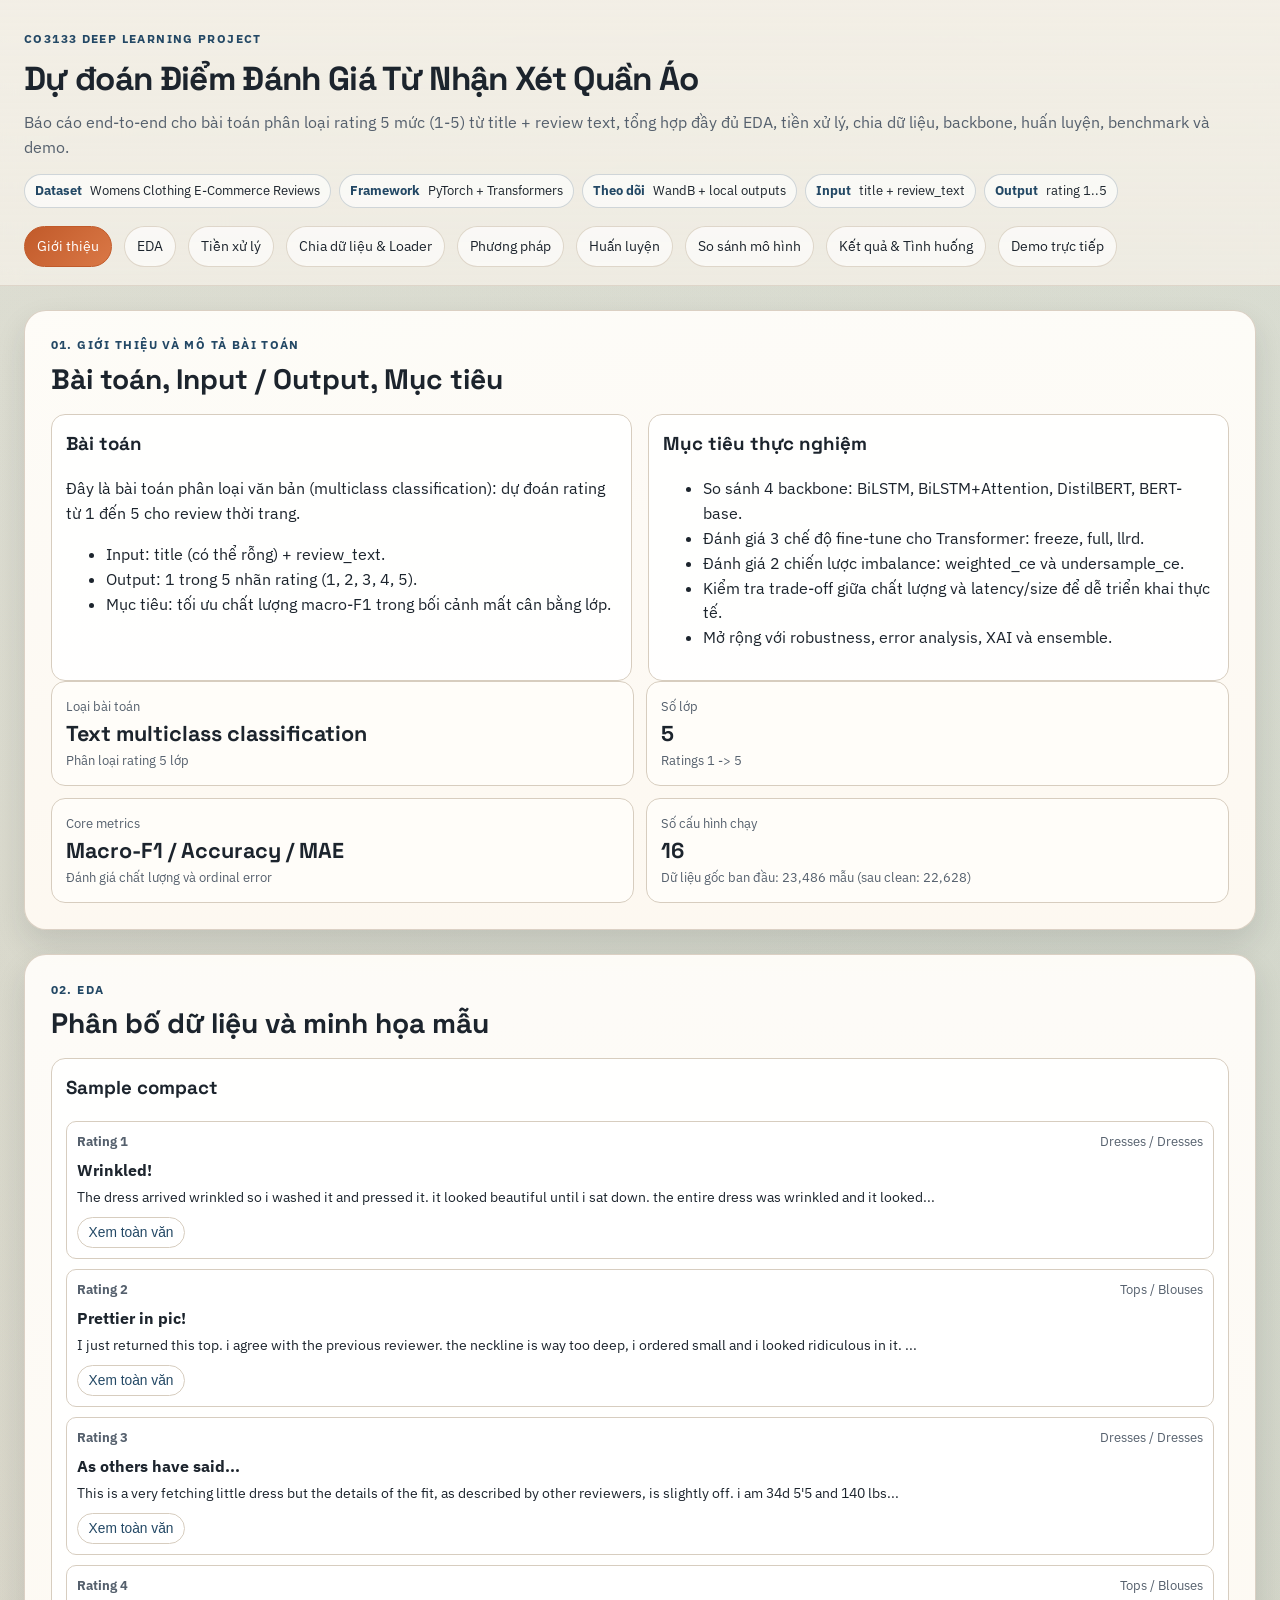
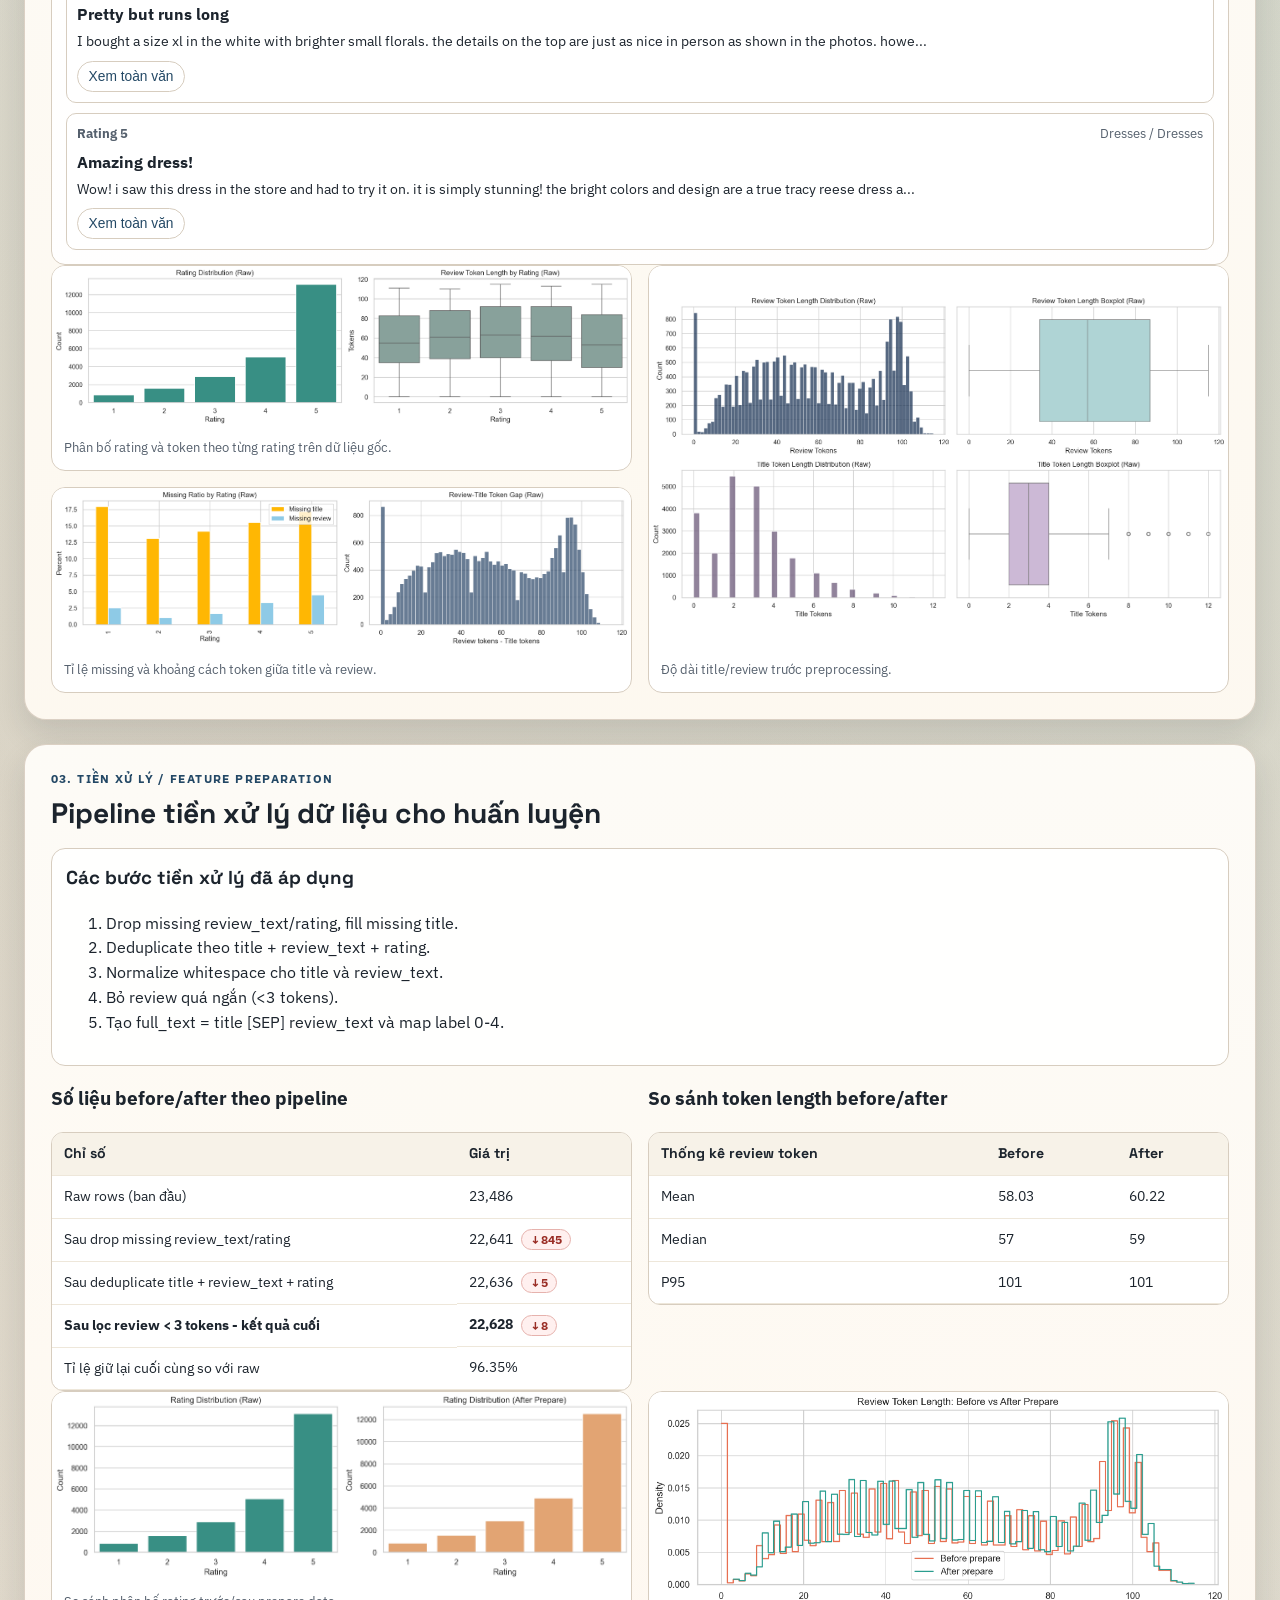
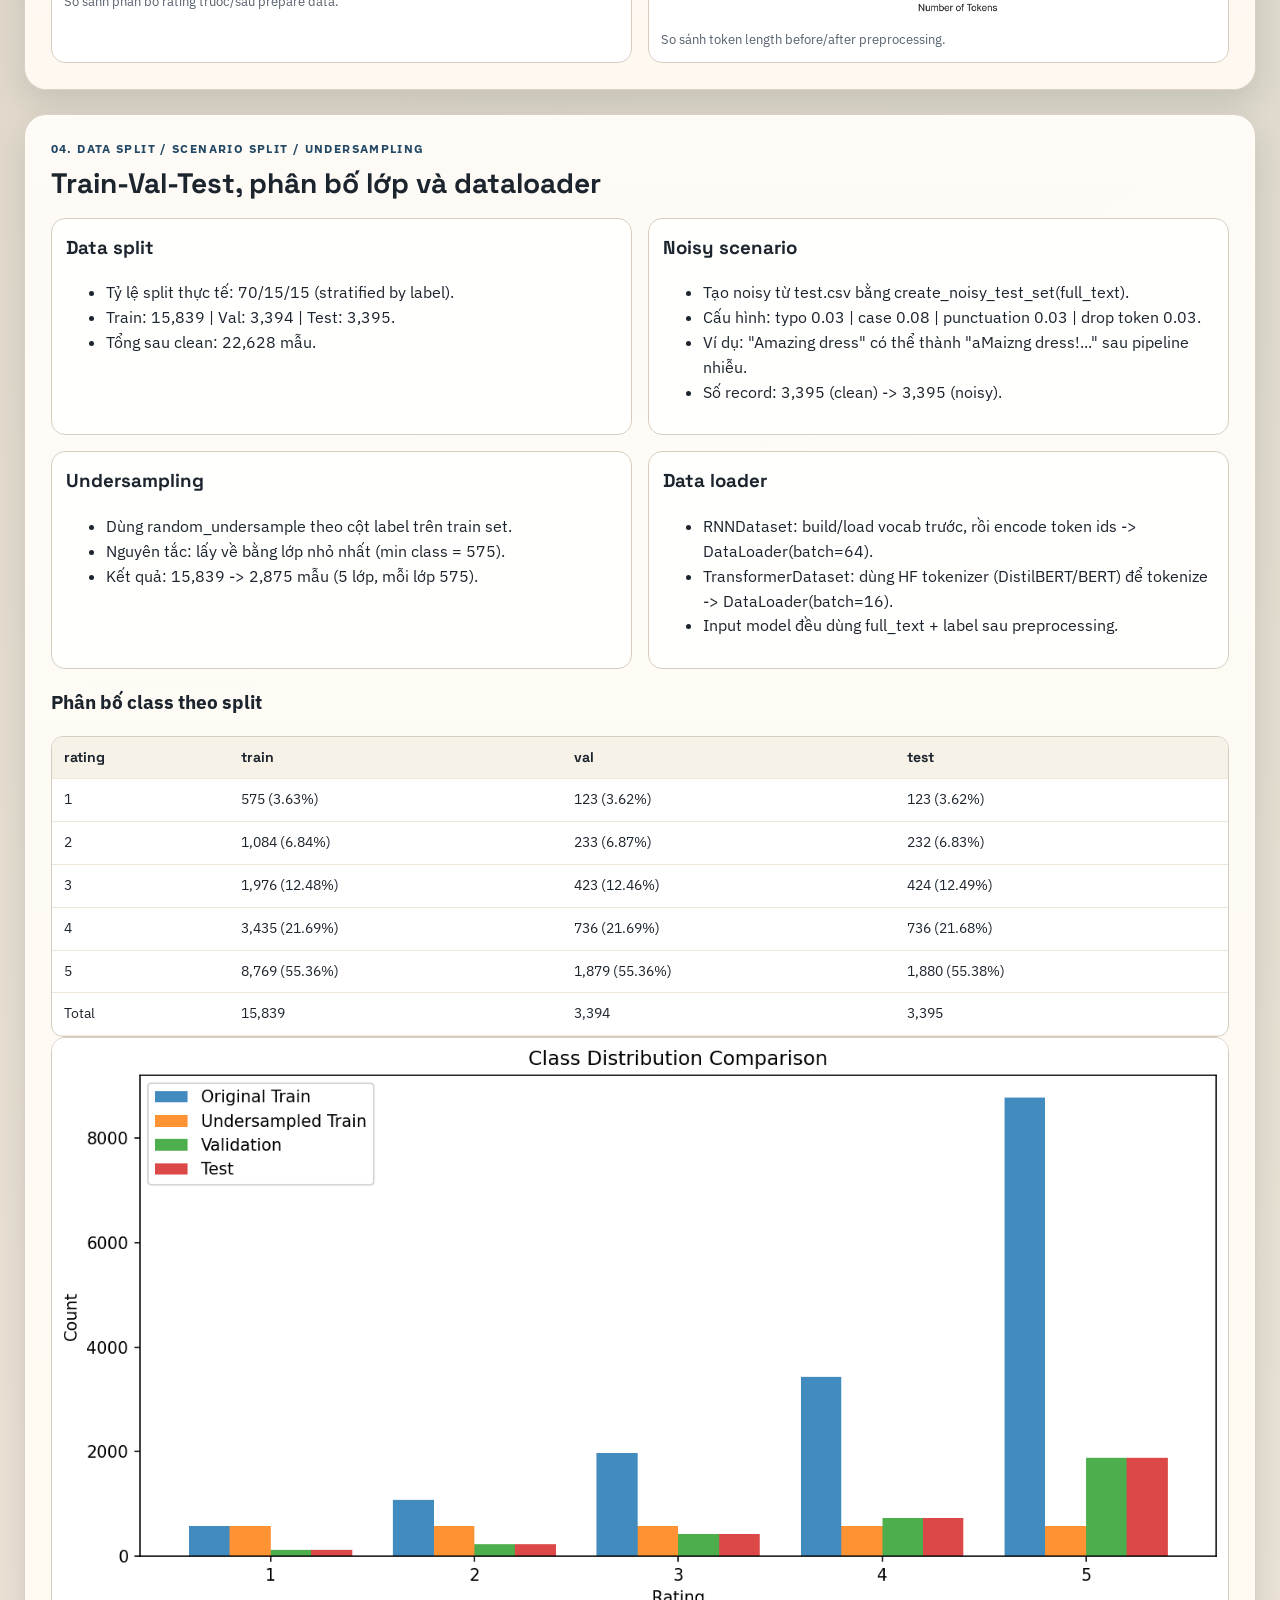
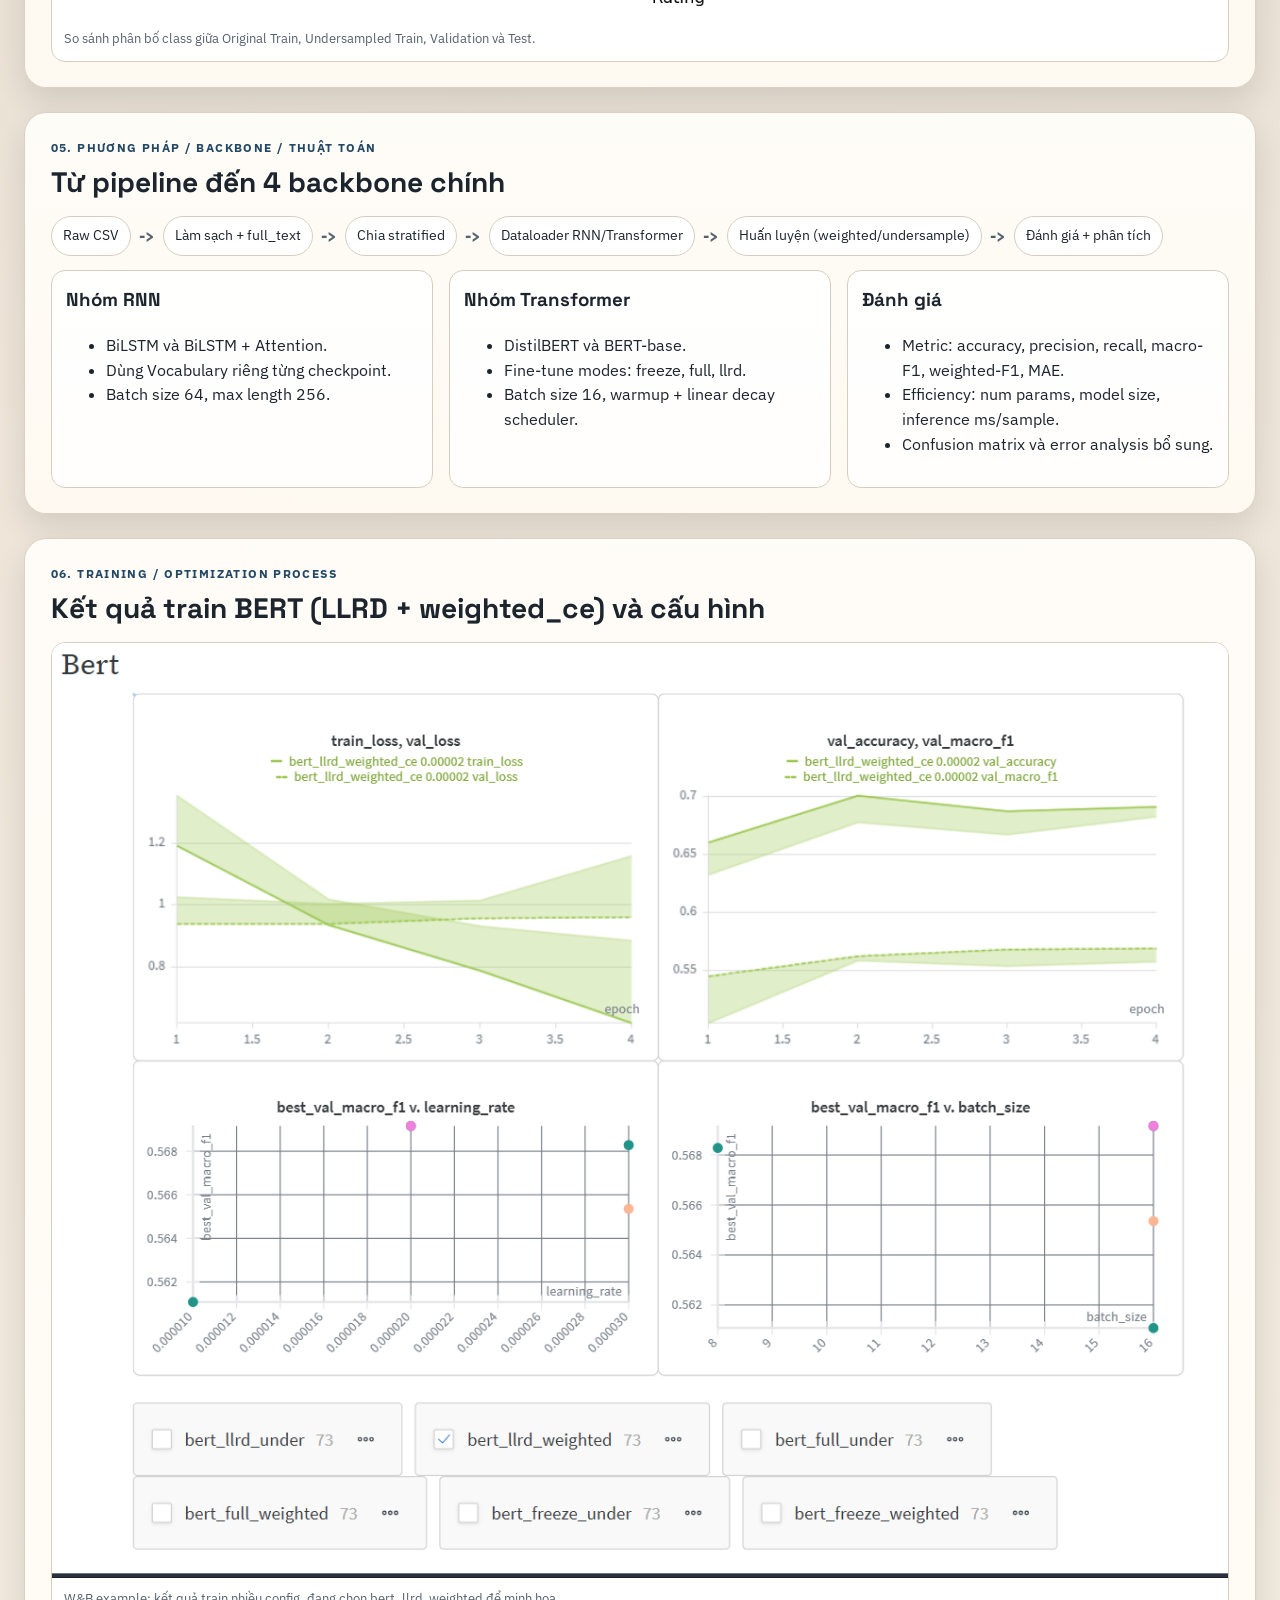
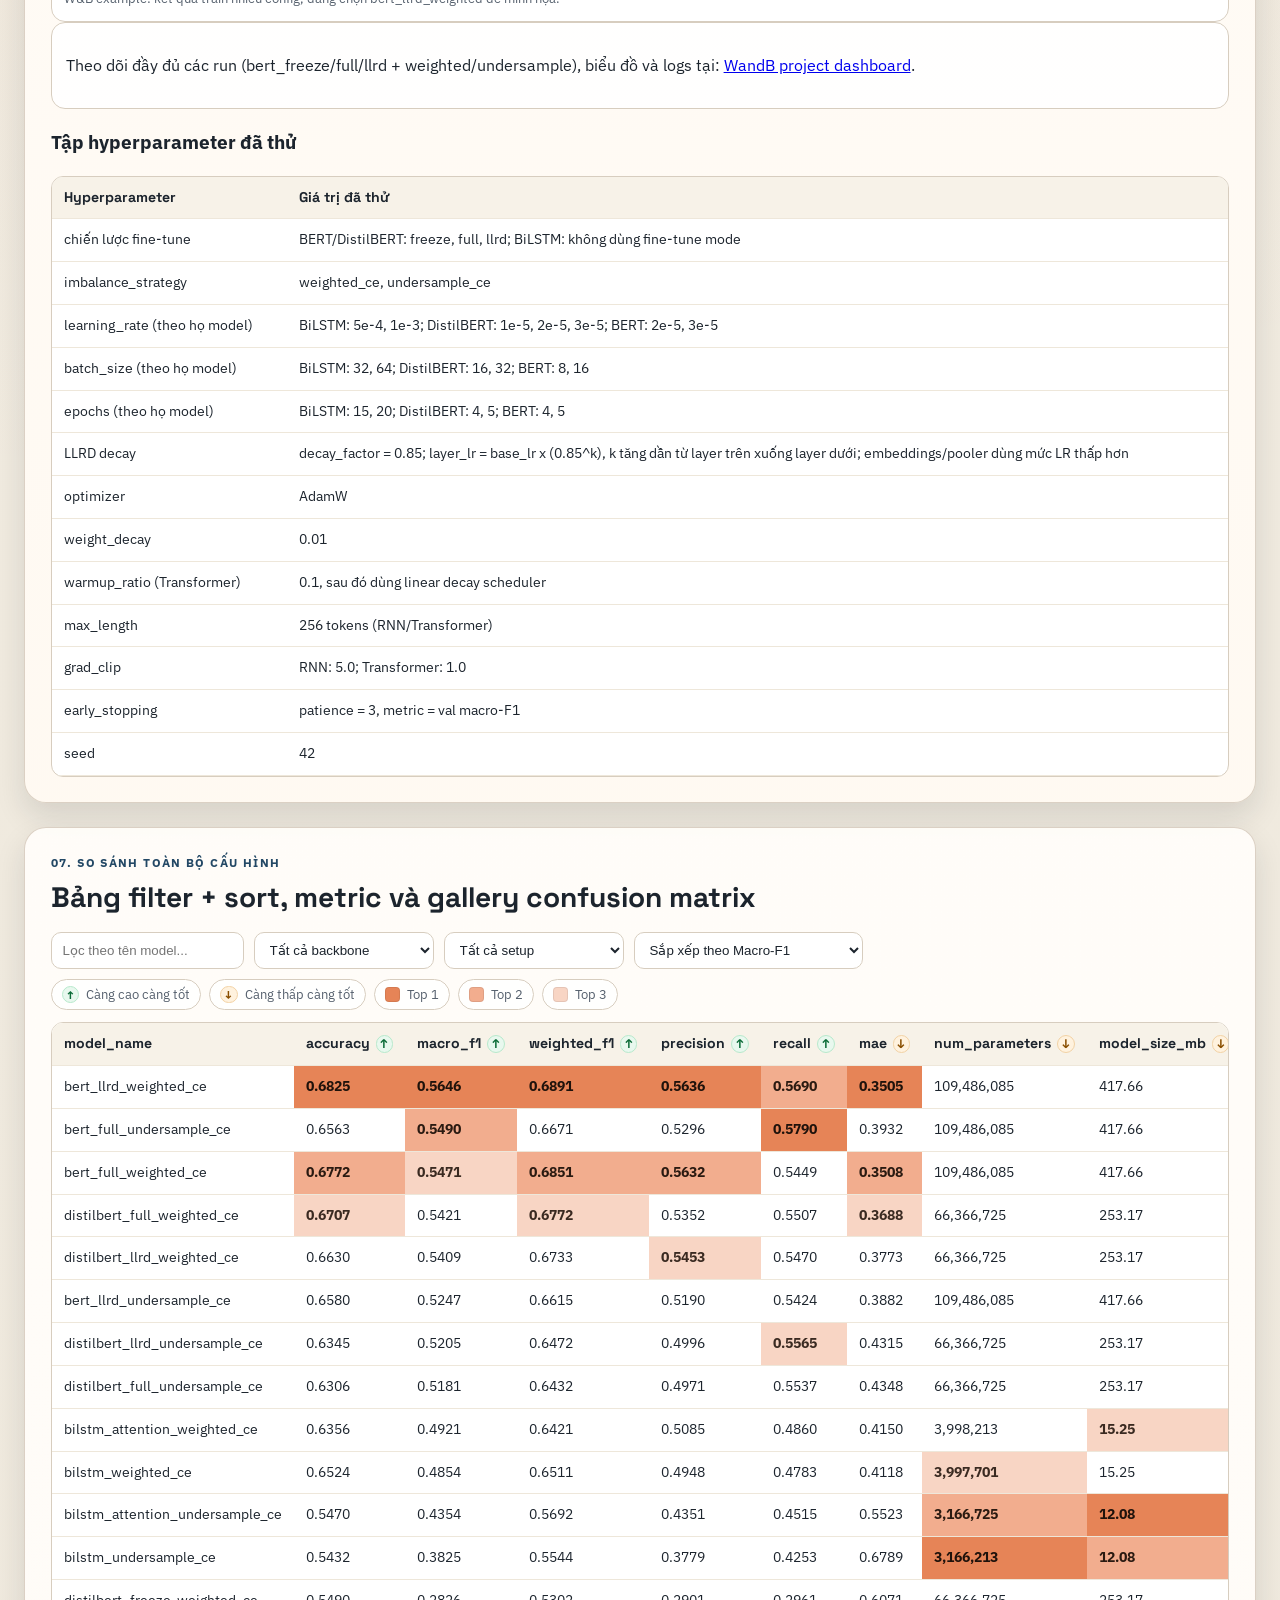
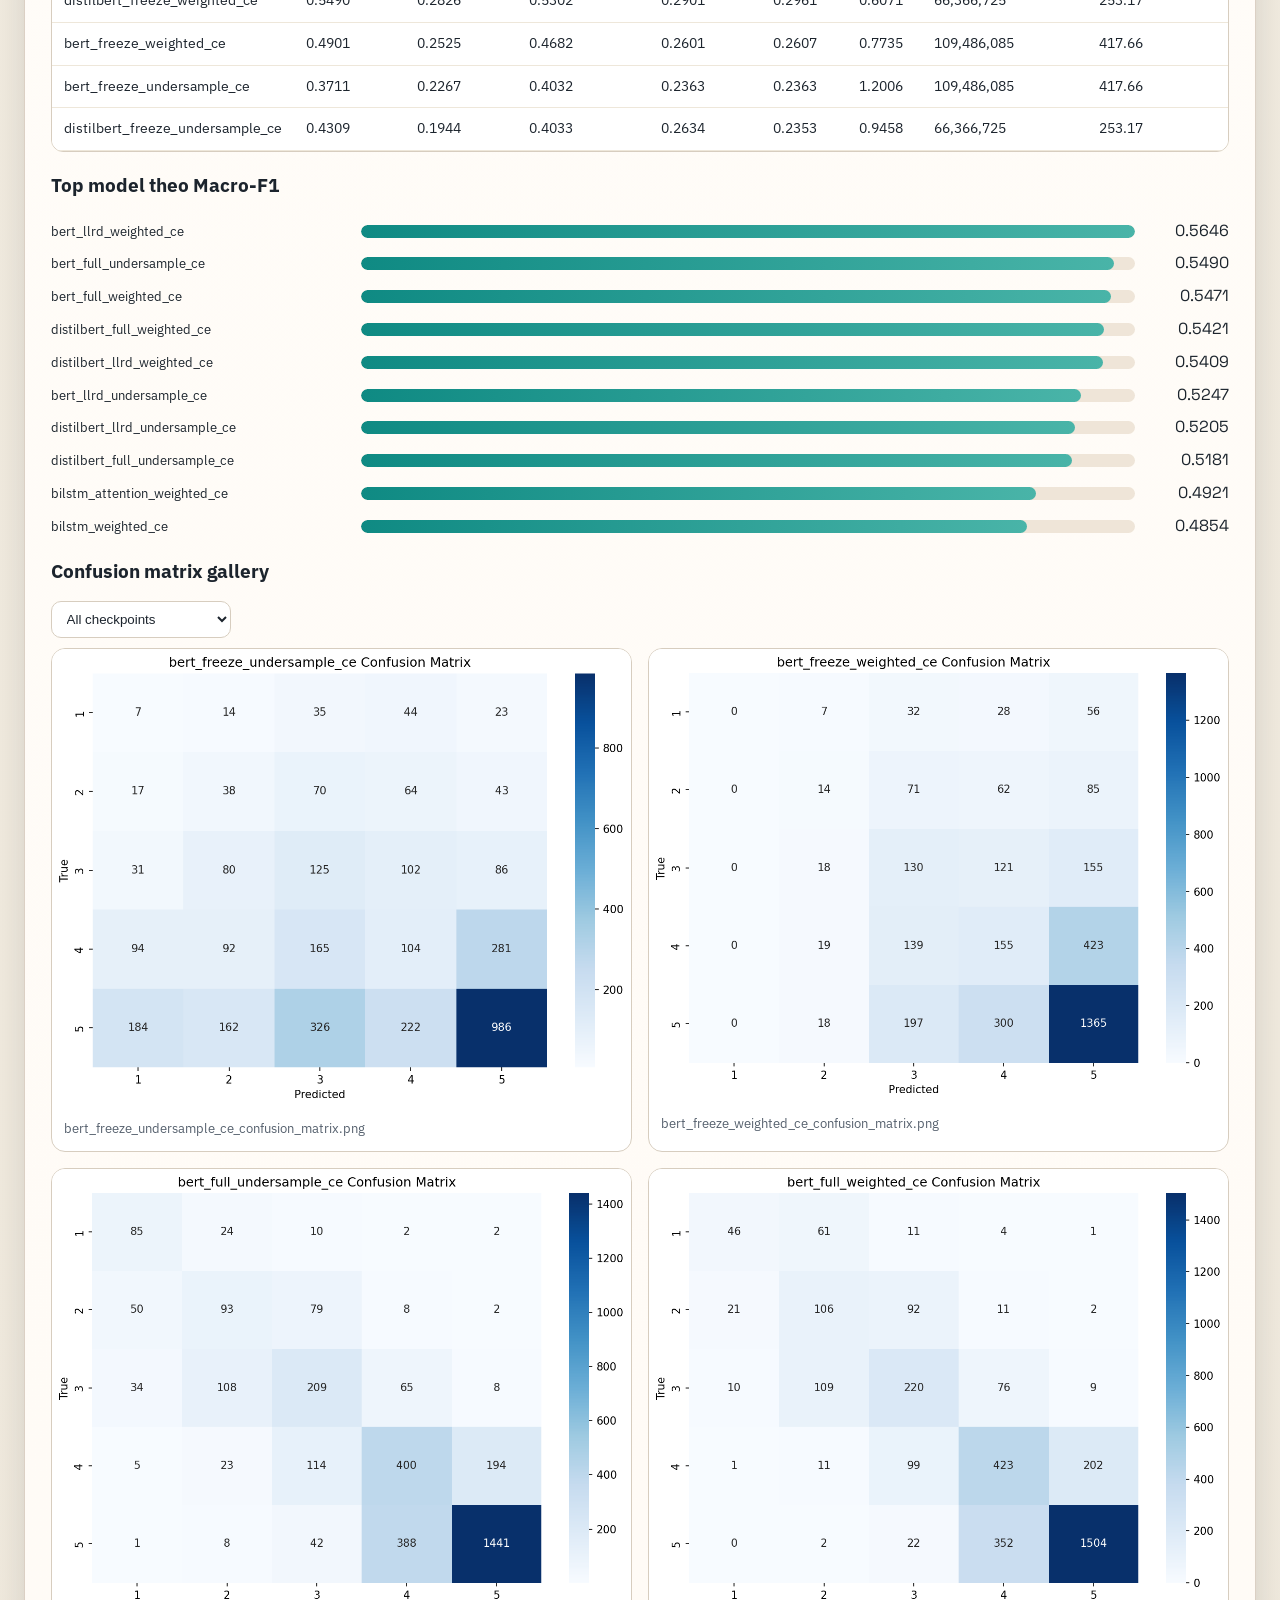
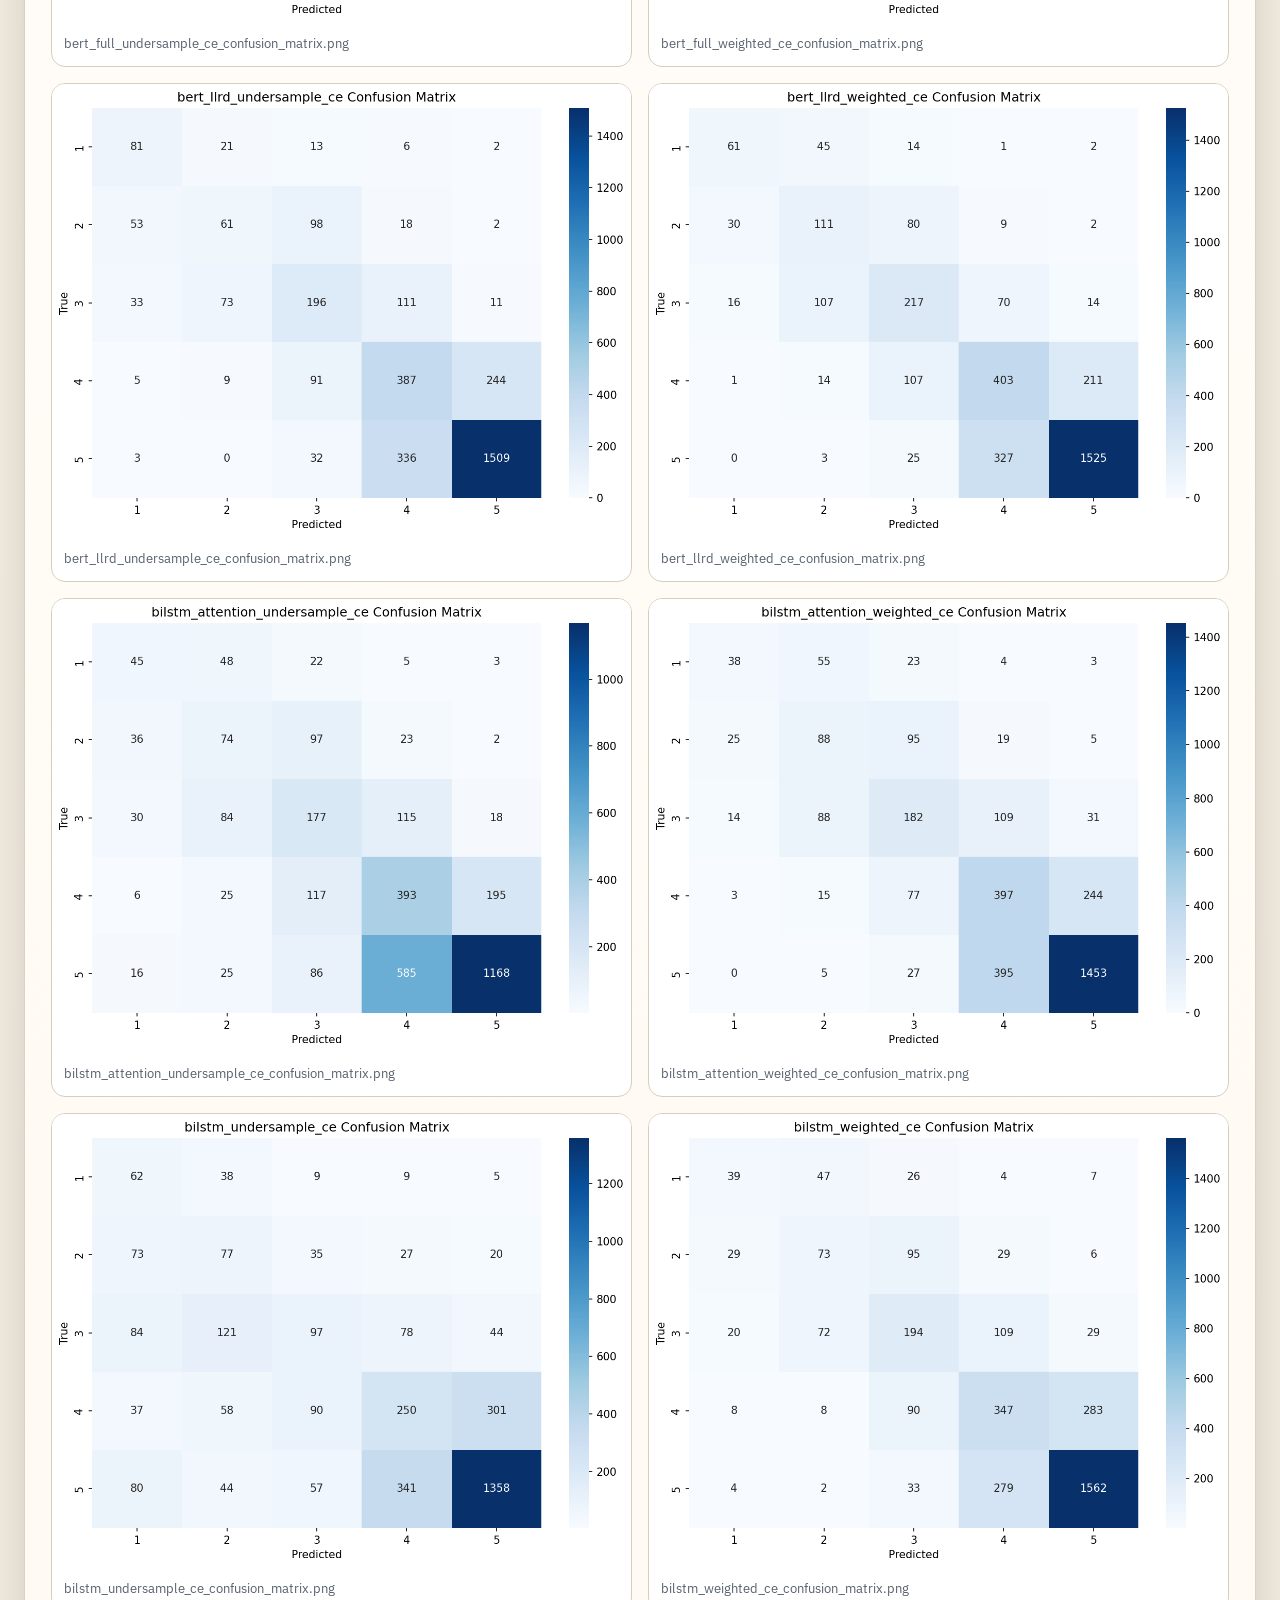
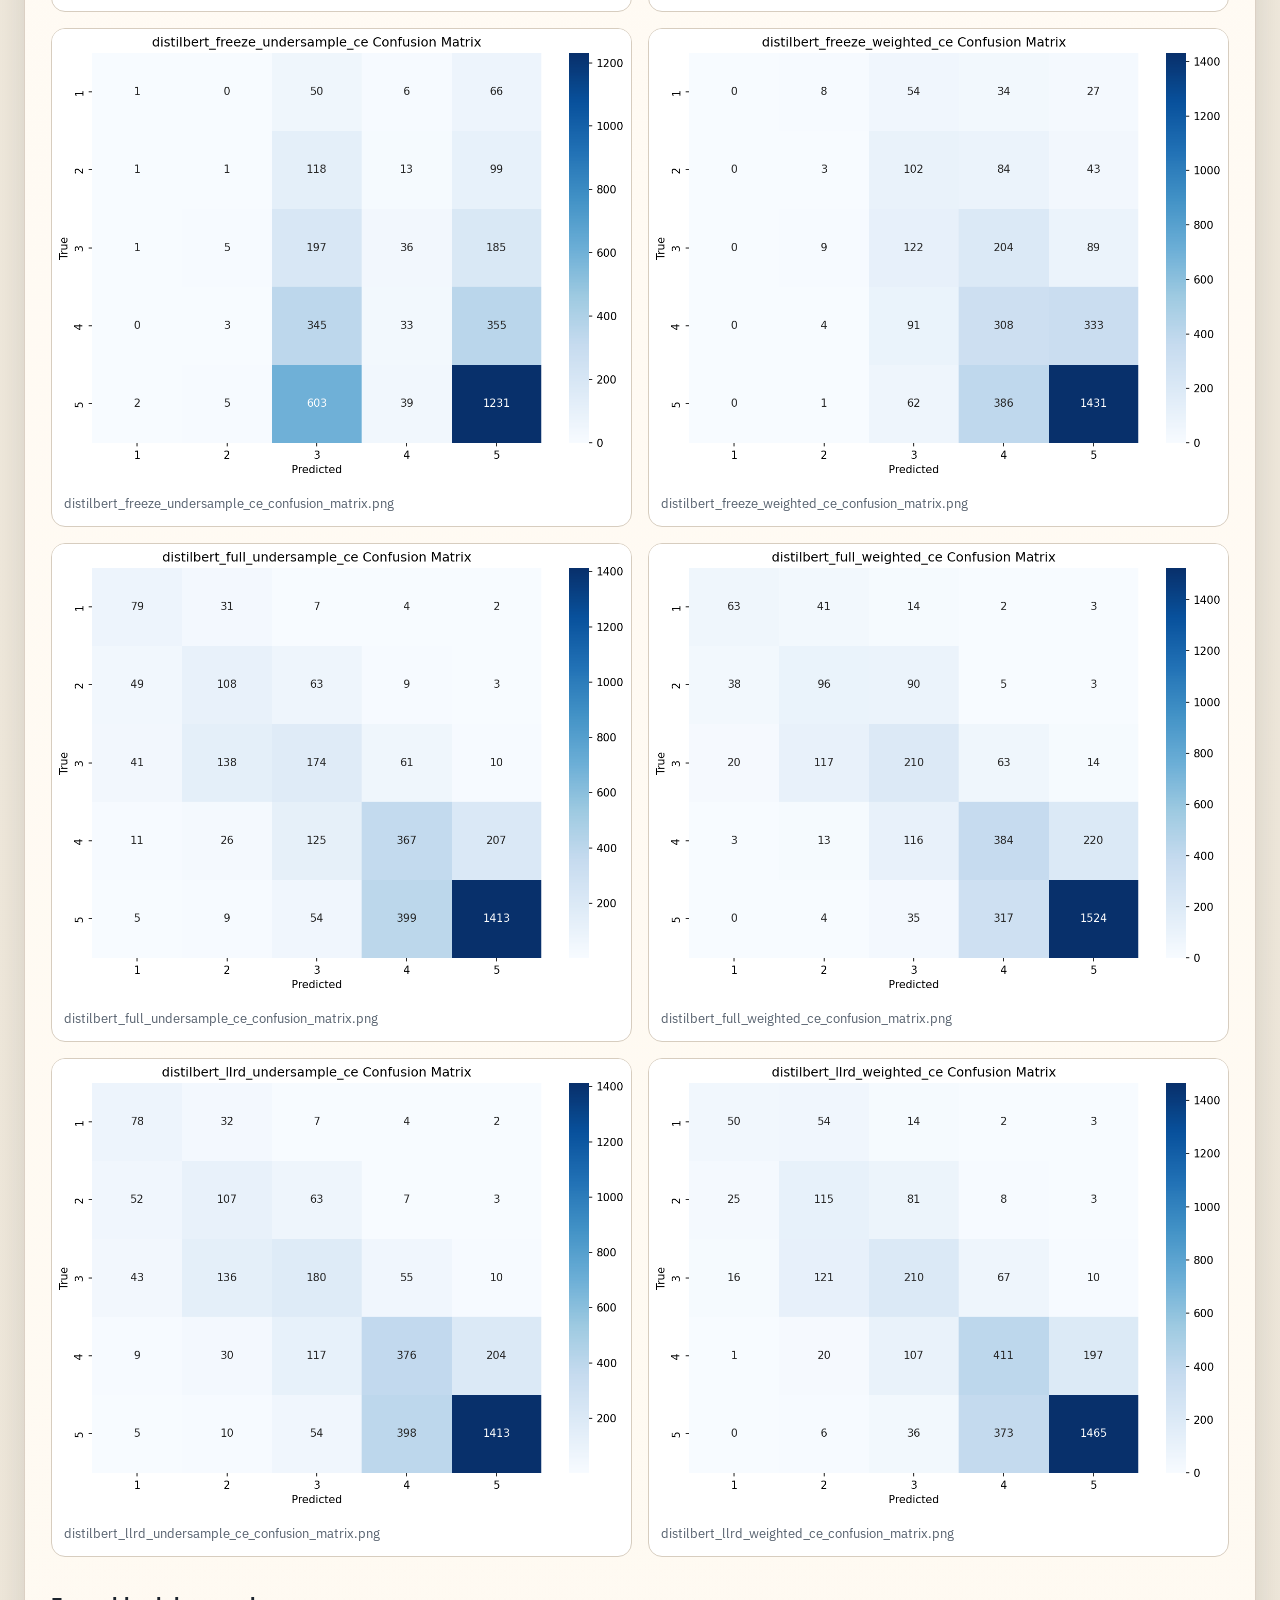
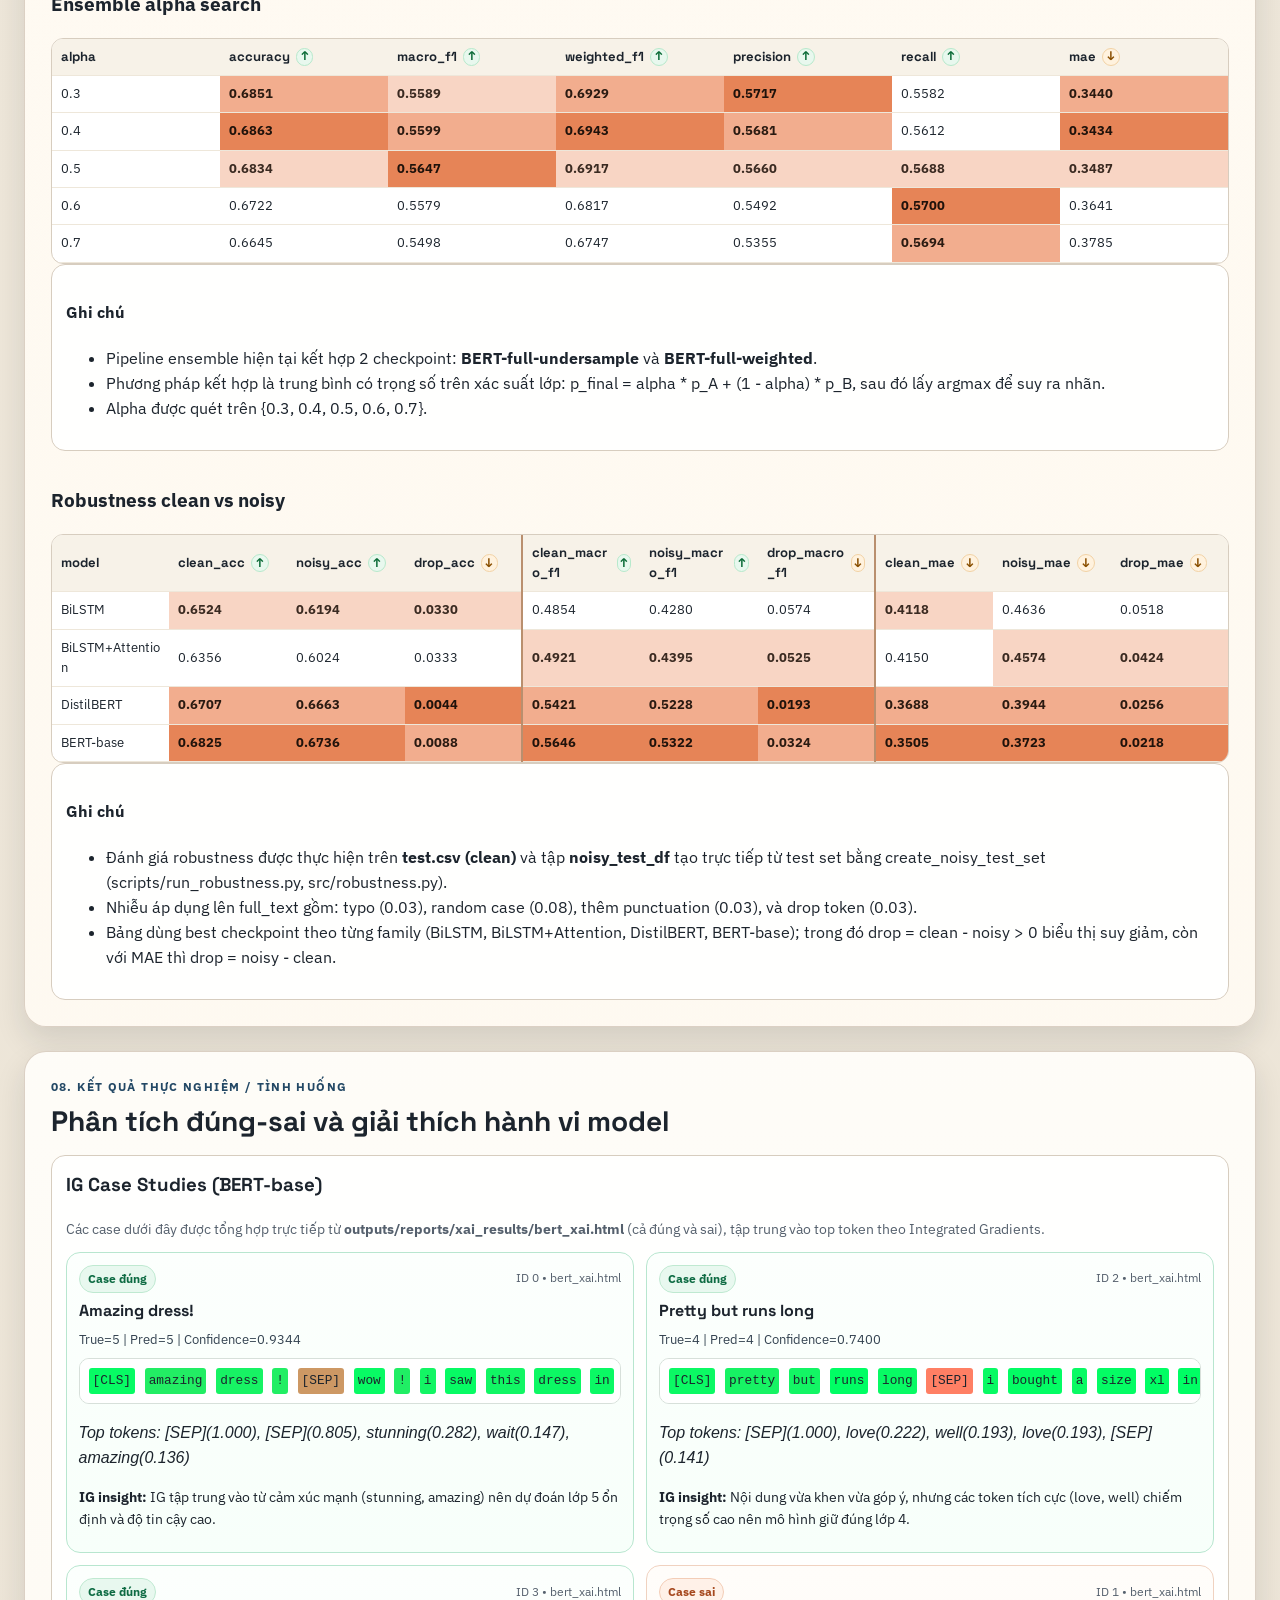
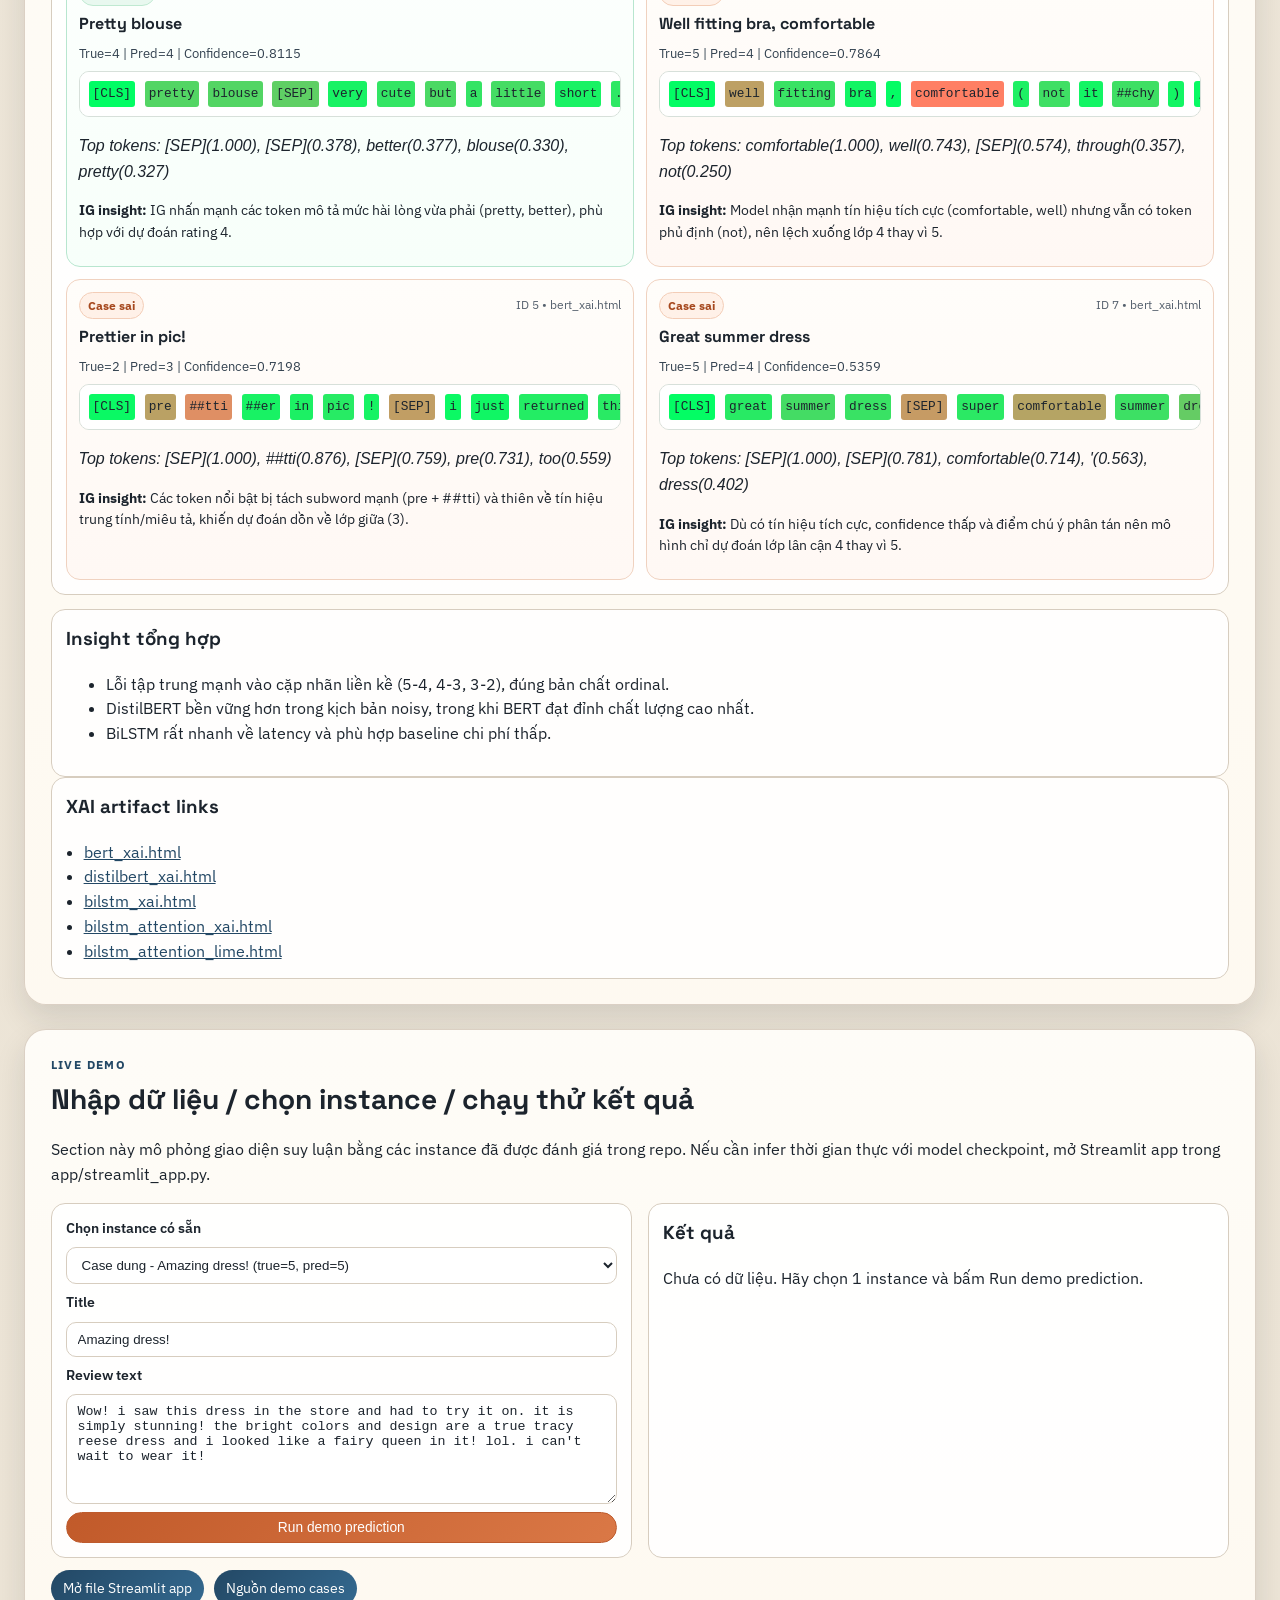
==== commit 0152d446: "add web report v2.0" ====
--- a/web_report/index.html
+++ b/web_report/index.html
@@ -346,30 +346,46 @@
           <option value="llrd">llrd</option>
         </select>
         <select id="sortMetric" aria-label="Sort by metric">
-          <option value="macro_f1">Sắp xếp theo Macro-F1</option>
+          <option value="model_name">Sắp xếp theo Tên model (A-Z)</option>
+          <option value="macro_f1" selected>Sắp xếp theo Macro-F1</option>
           <option value="accuracy">Sắp xếp theo Accuracy</option>
           <option value="weighted_f1">Sắp xếp theo Weighted-F1</option>
+          <option value="precision">Sắp xếp theo Precision</option>
+          <option value="recall">Sắp xếp theo Recall</option>
           <option value="mae">Sắp xếp theo MAE</option>
+          <option value="num_parameters">Sắp xếp theo Num Parameters</option>
           <option value="inference_time_per_sample_ms">Sắp xếp theo Inference ms</option>
           <option value="model_size_mb">Sắp xếp theo Model size</option>
         </select>
       </div>
 
+      <div class="metric-legend" aria-label="Metric direction and top rank legend">
+        <span class="metric-legend-item">
+          <span class="metric-goal up" aria-hidden="true">↑</span>
+          Càng cao càng tốt
+        </span>
+        <span class="metric-legend-item">
+          <span class="metric-goal down" aria-hidden="true">↓</span>
+          Càng thấp càng tốt
+        </span>
+        <span class="metric-legend-item">
+          <span class="legend-swatch metric-rank-1" aria-hidden="true"></span>
+          Top 1
+        </span>
+        <span class="metric-legend-item">
+          <span class="legend-swatch metric-rank-2" aria-hidden="true"></span>
+          Top 2
+        </span>
+        <span class="metric-legend-item">
+          <span class="legend-swatch metric-rank-3" aria-hidden="true"></span>
+          Top 3
+        </span>
+      </div>
+
       <div class="table-wrap" id="modelTableWrap"></div>
 
       <h3>Top model theo Macro-F1</h3>
       <div id="topBars" class="bars-wrap"></div>
-
-      <div class="table-grid-2">
-        <article>
-          <h3>Ensemble alpha search</h3>
-          <div class="table-wrap" id="ensembleAlphaTable"></div>
-        </article>
-        <article>
-          <h3>Robustness clean vs noisy</h3>
-          <div class="table-wrap" id="robustnessTable"></div>
-        </article>
-      </div>
 
       <h3>Confusion matrix gallery</h3>
       <div class="control-row compact">
@@ -383,6 +399,33 @@
         </select>
       </div>
       <div class="figure-grid" id="confusionGallery"></div>
+
+      <div class="table-stack">
+        <article>
+          <h3>Ensemble alpha search</h3>
+          <div class="table-wrap table-wrap-fit table-wrap-compact" id="ensembleAlphaTable"></div>
+          <div class="step-card">
+            <h4>Ghi chú</h4>
+            <ul>
+              <li>Pipeline ensemble hiện tại kết hợp 2 checkpoint: <strong>BERT-full-undersample</strong> và <strong>BERT-full-weighted</strong>.</li>
+              <li>Phương pháp kết hợp là trung bình có trọng số trên xác suất lớp: p_final = alpha * p_A + (1 - alpha) * p_B, sau đó lấy argmax để suy ra nhãn.</li>
+              <li>Alpha được quét trên {0.3, 0.4, 0.5, 0.6, 0.7}.</li>
+            </ul>
+          </div>
+        </article>
+        <article>
+          <h3>Robustness clean vs noisy</h3>
+          <div class="table-wrap table-wrap-fit table-wrap-compact" id="robustnessTable"></div>
+          <div class="step-card">
+            <h4>Ghi chú</h4>
+            <ul>
+              <li>Đánh giá robustness được thực hiện trên <strong>test.csv (clean)</strong> và tập <strong>noisy_test_df</strong> tạo trực tiếp từ test set bằng create_noisy_test_set (scripts/run_robustness.py, src/robustness.py).</li>
+              <li>Nhiễu áp dụng lên full_text gồm: typo (0.03), random case (0.08), thêm punctuation (0.03), và drop token (0.03).</li>
+              <li>Bảng dùng best checkpoint theo từng family (BiLSTM, BiLSTM+Attention, DistilBERT, BERT-base); trong đó drop = clean - noisy > 0 biểu thị suy giảm, còn với MAE thì drop = noisy - clean.</li>
+            </ul>
+          </div>
+        </article>
+      </div>
     </section>
 
     <section id="section-08" class="panel">
@@ -391,18 +434,15 @@
         <h2>Phân tích đúng-sai và giải thích hành vi model</h2>
       </div>
 
-      <div class="table-grid-2">
-        <article>
-          <h3>Tổng hợp lỗi (best mỗi family)</h3>
-          <div class="table-wrap" id="errorSummaryTable"></div>
-        </article>
-        <article>
-          <h3>Nhóm lỗi nổi bật (BERT tốt nhất)</h3>
-          <div class="table-wrap" id="errorCategoryTable"></div>
-        </article>
-      </div>
-
-      <div class="case-grid" id="caseStudyGrid"></div>
+      <article class="ig-xai-block">
+        <h3>IG Case Studies (BERT-base)</h3>
+        <p class="ig-xai-note">
+          Các case dưới đây được tổng hợp trực tiếp từ
+          <strong>outputs/reports/xai_results/bert_xai.html</strong>
+          (cả đúng và sai), tập trung vào top token theo Integrated Gradients.
+        </p>
+        <div class="ig-case-grid" id="bertIgCaseGrid"></div>
+      </article>
 
       <article class="discussion-box">
         <h3>Insight tổng hợp</h3>
--- a/web_report/styles.css
+++ b/web_report/styles.css
@@ -451,6 +451,63 @@
   margin-top: -4px;
 }
 
+.metric-legend {
+  display: flex;
+  flex-wrap: wrap;
+  gap: 8px;
+  margin: 2px 0 12px;
+}
+
+.metric-legend-item {
+  display: inline-flex;
+  align-items: center;
+  gap: 7px;
+  border: 1px solid var(--line);
+  background: rgba(255, 255, 255, 0.82);
+  border-radius: 999px;
+  padding: 5px 10px;
+  font-size: 0.8rem;
+  color: var(--muted);
+}
+
+.metric-head {
+  display: inline-flex;
+  align-items: center;
+  gap: 6px;
+}
+
+.metric-goal {
+  display: inline-flex;
+  align-items: center;
+  justify-content: center;
+  width: 1.1rem;
+  height: 1.1rem;
+  border-radius: 999px;
+  border: 1px solid transparent;
+  font-size: 0.78rem;
+  font-weight: 700;
+  line-height: 1;
+}
+
+.metric-goal.up {
+  color: #0b6b37;
+  background: #e8f8ee;
+  border-color: #b7e9cc;
+}
+
+.metric-goal.down {
+  color: #8a4f00;
+  background: #fff2de;
+  border-color: #f2d2a5;
+}
+
+.legend-swatch {
+  width: 0.95rem;
+  height: 0.95rem;
+  border-radius: 4px;
+  border: 1px solid rgba(0, 0, 0, 0.08);
+}
+
 .table-wrap {
   overflow-x: auto;
   border: 1px solid var(--line);
@@ -472,6 +529,32 @@
   white-space: normal;
   overflow-wrap: anywhere;
   word-break: break-word;
+}
+
+.table-stack {
+  display: grid;
+  grid-template-columns: 1fr;
+  gap: 16px;
+  margin-top: 14px;
+}
+
+.table-wrap-compact table {
+  min-width: 0;
+  table-layout: fixed;
+}
+
+.table-wrap-compact th,
+.table-wrap-compact td {
+  white-space: normal;
+  overflow-wrap: anywhere;
+  word-break: break-word;
+  font-size: 0.82rem;
+  padding: 8px 9px;
+}
+
+.table-wrap-compact th.metric-divider,
+.table-wrap-compact td.metric-divider {
+  border-right: 2px solid #b98f6e;
 }
 
 .value-with-delta {
@@ -521,6 +604,37 @@
   background: #fff7eb;
 }
 
+td.metric-rank {
+  font-weight: 700;
+}
+
+.metric-rank-1 {
+  background: #e68457;
+  color: #1f120b;
+}
+
+.metric-rank-2 {
+  background: #f2ad8e;
+  color: #2a1a11;
+}
+
+.metric-rank-3 {
+  background: #f8d5c4;
+  color: #3a2a21;
+}
+
+tr:hover td.metric-rank-1 {
+  background: #e68457;
+}
+
+tr:hover td.metric-rank-2 {
+  background: #f2ad8e;
+}
+
+tr:hover td.metric-rank-3 {
+  background: #f8d5c4;
+}
+
 .architecture-flow {
   display: flex;
   flex-wrap: wrap;
@@ -632,6 +746,133 @@
 }
 
 .case-source {
+  color: var(--muted);
+}
+
+.ig-xai-block {
+  background: rgba(255, 255, 255, 0.86);
+  border: 1px solid var(--line);
+  border-radius: var(--radius-md);
+  padding: 14px;
+  margin-bottom: 14px;
+}
+
+.ig-xai-block h3 {
+  margin-top: 0;
+  font-family: "Space Grotesk", sans-serif;
+}
+
+.ig-xai-note {
+  margin: 0 0 12px;
+  color: var(--muted);
+  font-size: 0.9rem;
+}
+
+.ig-case-grid {
+  display: grid;
+  grid-template-columns: repeat(2, minmax(0, 1fr));
+  gap: 12px;
+}
+
+.ig-case-card {
+  border: 1px solid var(--line);
+  border-radius: var(--radius-md);
+  padding: 12px;
+  background: #fff;
+}
+
+.ig-case-card.is-correct {
+  border-color: #b8e6cf;
+  background: linear-gradient(180deg, #fcfffd, #f7fffa);
+}
+
+.ig-case-card.is-incorrect {
+  border-color: #f0d2c0;
+  background: linear-gradient(180deg, #fffdfa, #fff8f4);
+}
+
+.ig-case-head {
+  display: flex;
+  justify-content: space-between;
+  align-items: center;
+  gap: 8px;
+  margin-bottom: 6px;
+}
+
+.ig-case-tag {
+  margin: 0;
+  font-size: 0.78rem;
+  border-radius: 999px;
+  padding: 3px 8px;
+  border: 1px solid transparent;
+  font-weight: 700;
+}
+
+.ig-case-tag.ok {
+  color: #0d6b43;
+  background: #e8f8ef;
+  border-color: #bfe9d1;
+}
+
+.ig-case-tag.err {
+  color: #a6481e;
+  background: #fff1e8;
+  border-color: #f3cdb7;
+}
+
+.ig-case-id {
+  margin: 0;
+  font-size: 0.76rem;
+  color: var(--muted);
+}
+
+.ig-case-card h4 {
+  margin: 2px 0 6px;
+  font-family: "Space Grotesk", sans-serif;
+  font-size: 1rem;
+}
+
+.ig-case-metrics {
+  margin: 0 0 8px;
+  font-size: 0.83rem;
+  color: #334250;
+}
+
+.ig-case-insight {
+  margin: 0 0 10px;
+  font-size: 0.87rem;
+}
+
+.ig-inline-line {
+  font-family: Consolas, "Courier New", monospace;
+  font-size: 0.8rem;
+  line-height: 1.7;
+  border: 1px solid #d7e0da;
+  border-radius: 10px;
+  padding: 8px;
+  margin: 0 0 10px;
+  background: #ffffff;
+  white-space: nowrap;
+  overflow-x: auto;
+}
+
+.ig-inline-line span {
+  display: inline-block;
+}
+
+.ig-word {
+  display: inline;
+  padding: 1px 2px;
+  border-radius: 3px;
+}
+
+.ig-word-hit {
+  color: #1f2b2b;
+}
+
+.ig-top-line {
+  margin: 0 0 10px;
+  font-size: 0.79rem;
   color: var(--muted);
 }
 
@@ -754,6 +995,10 @@
     text-align: left;
   }
 
+  .ig-case-grid {
+    grid-template-columns: 1fr;
+  }
+
   .site-header {
     position: relative;
   }
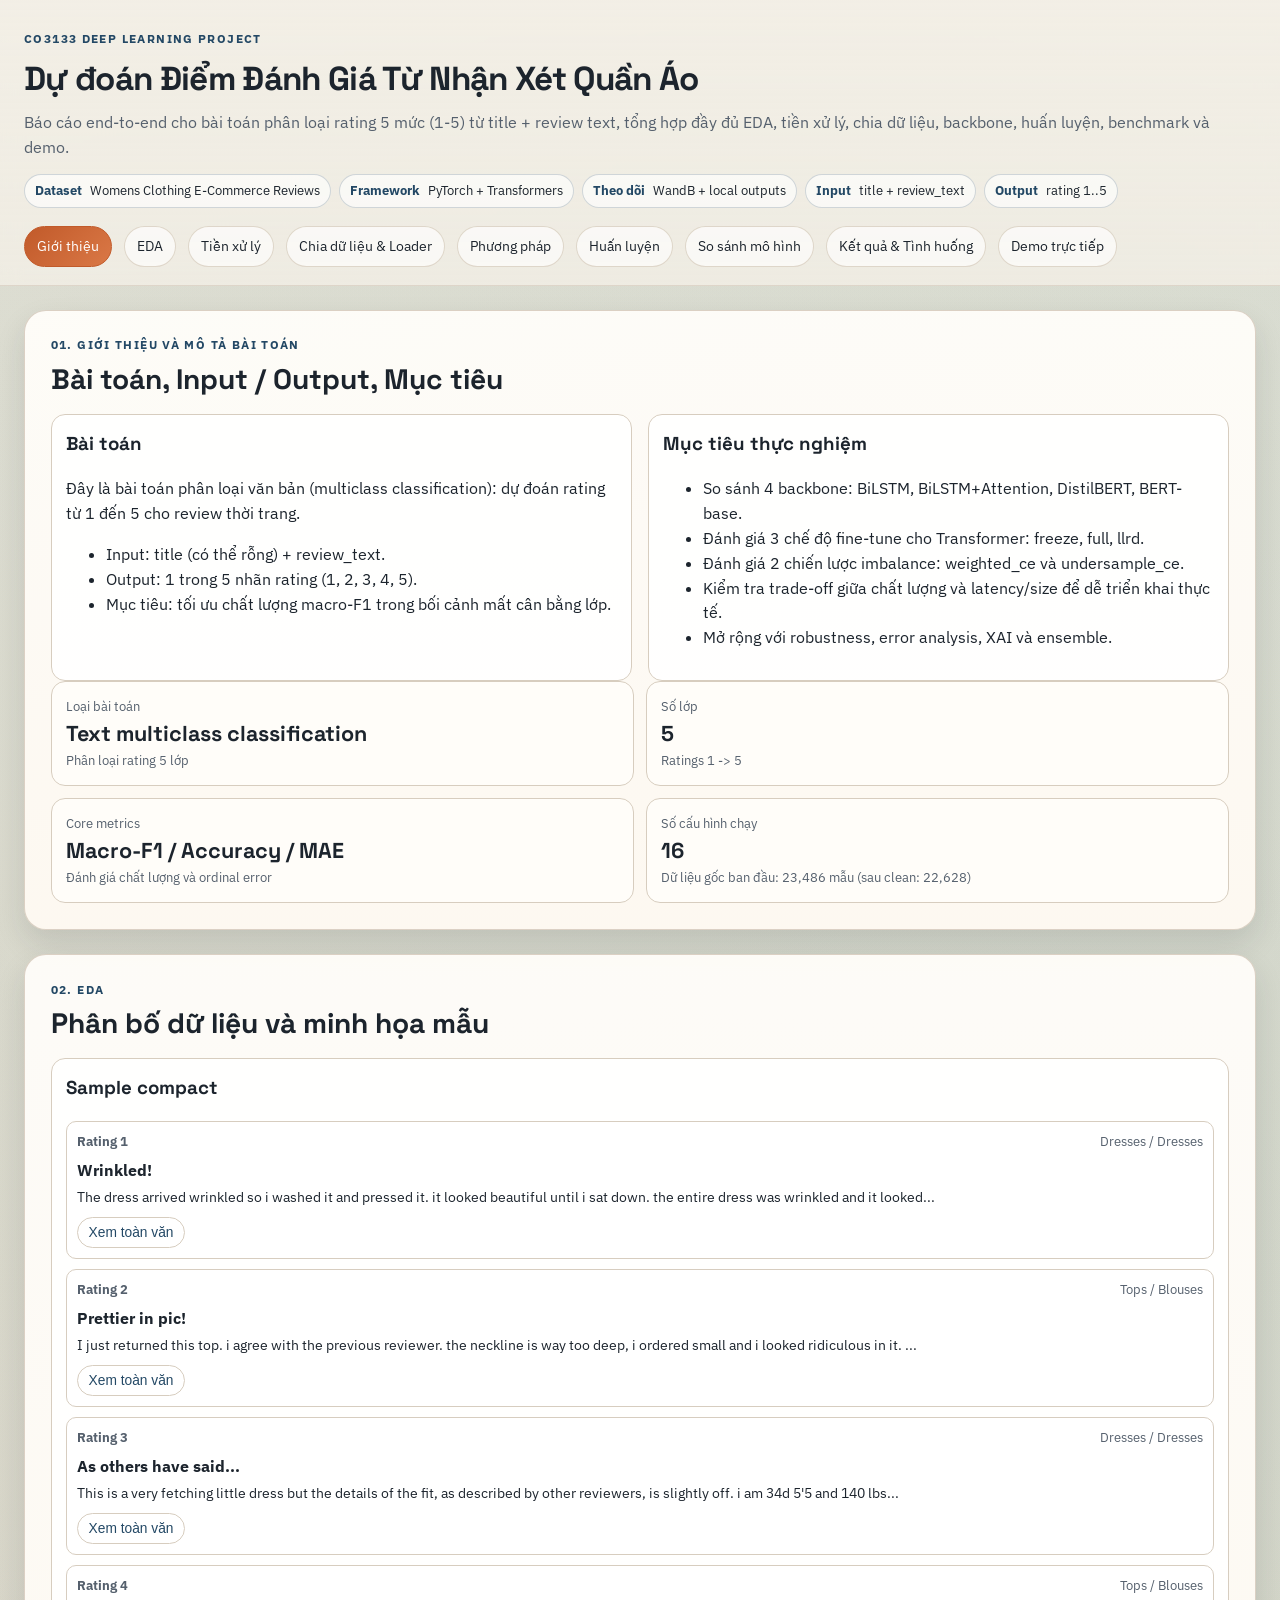
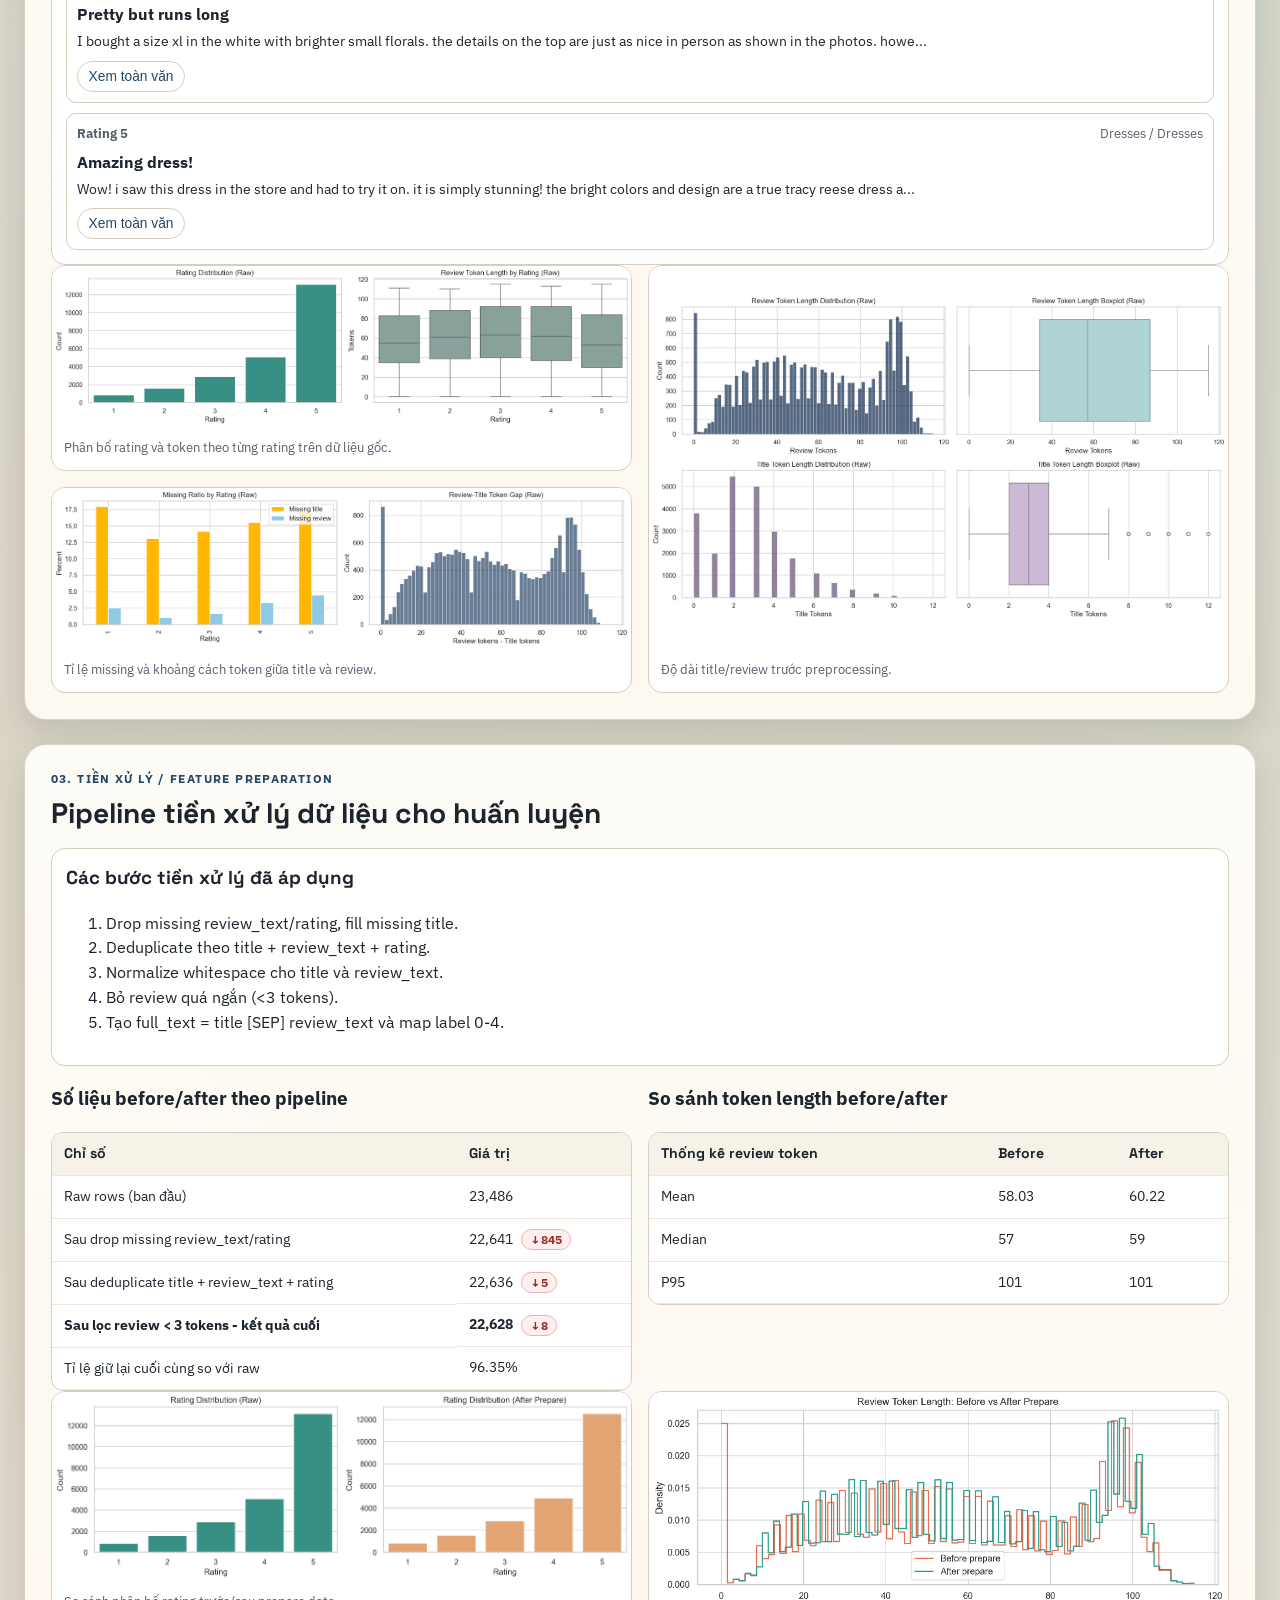
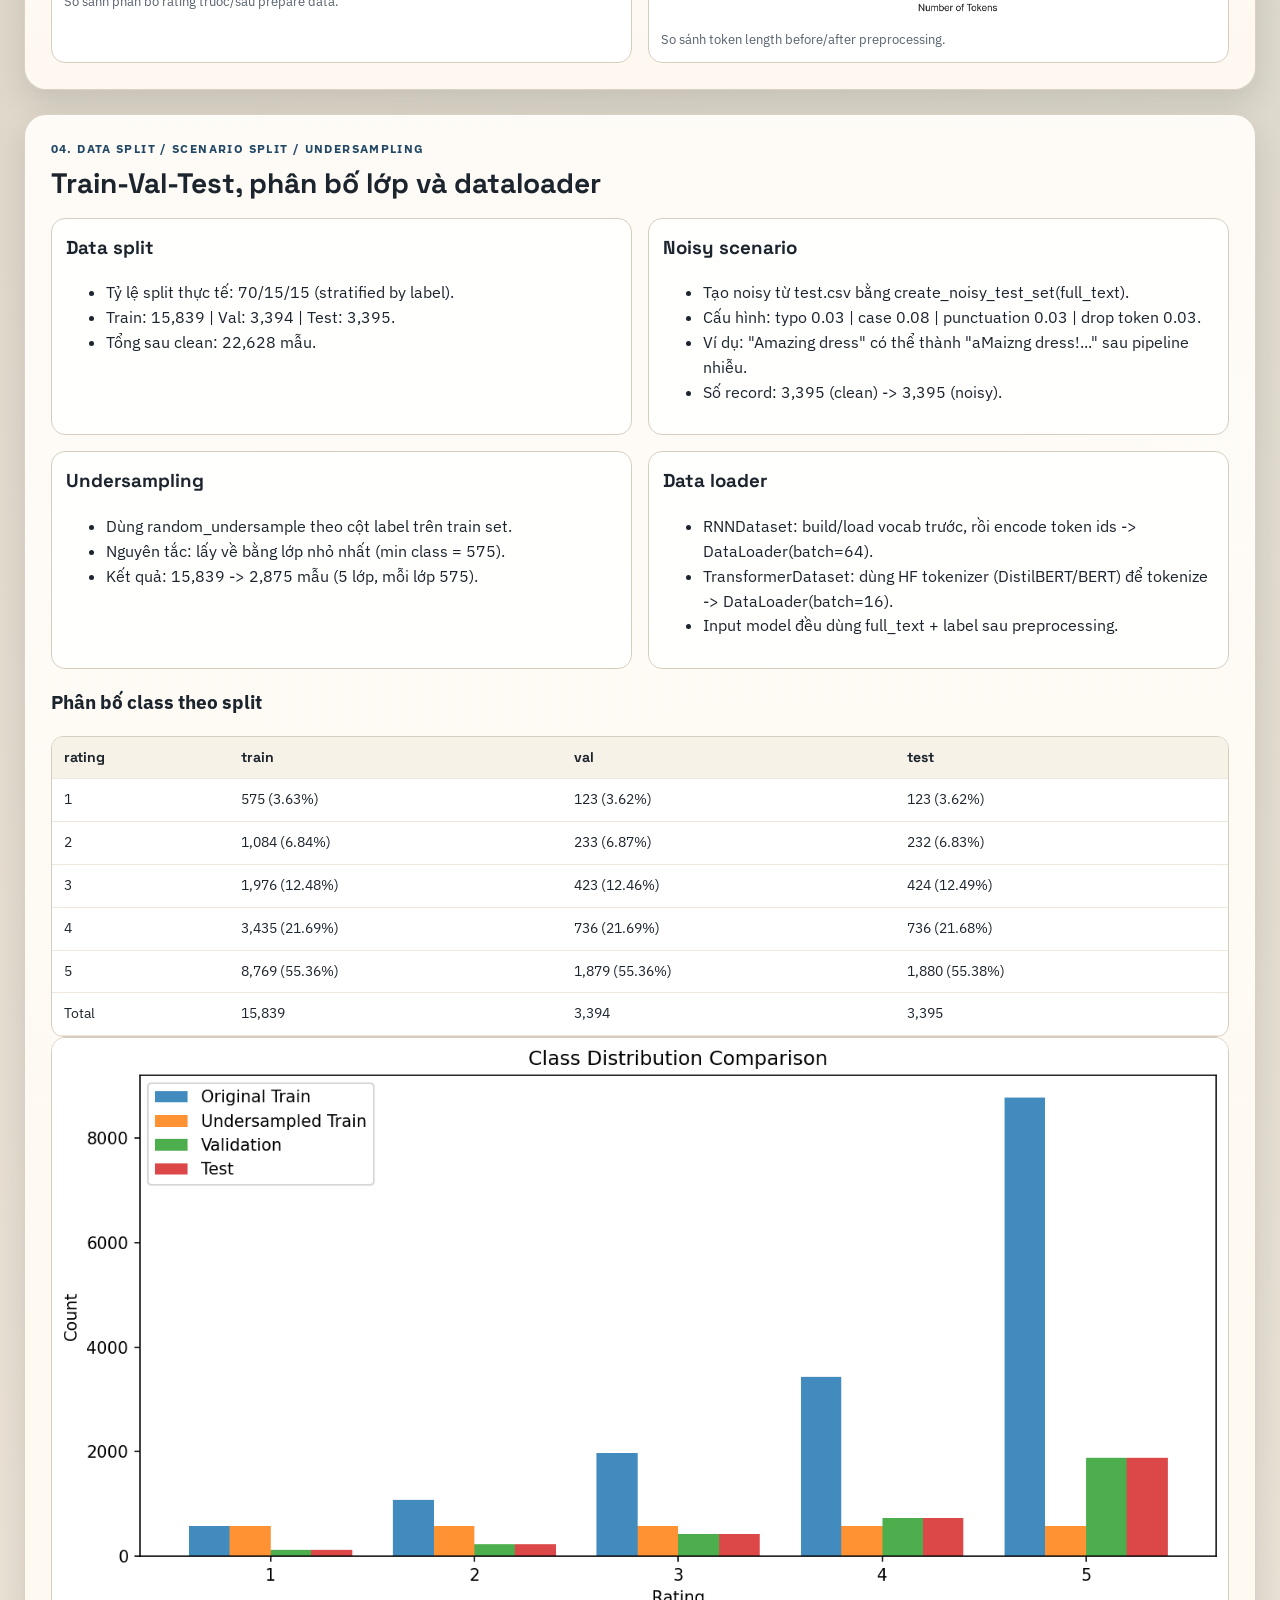
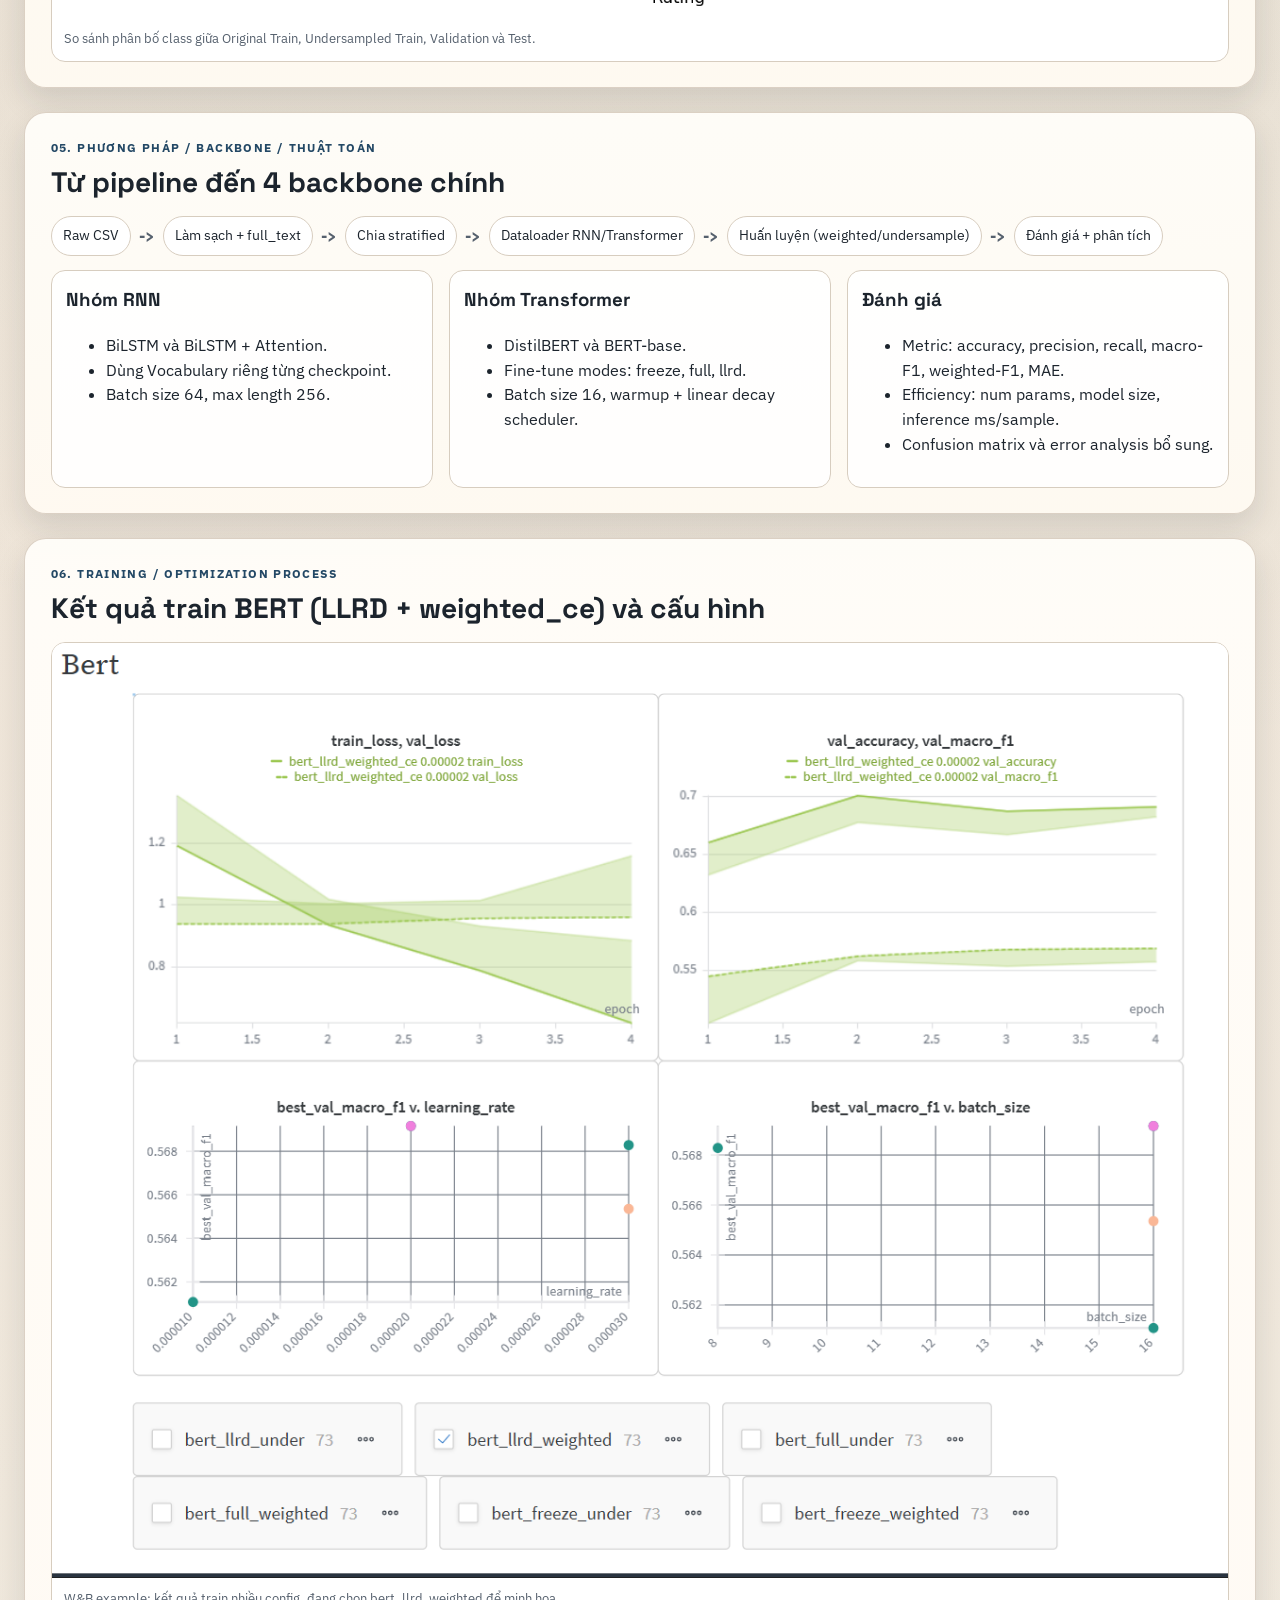
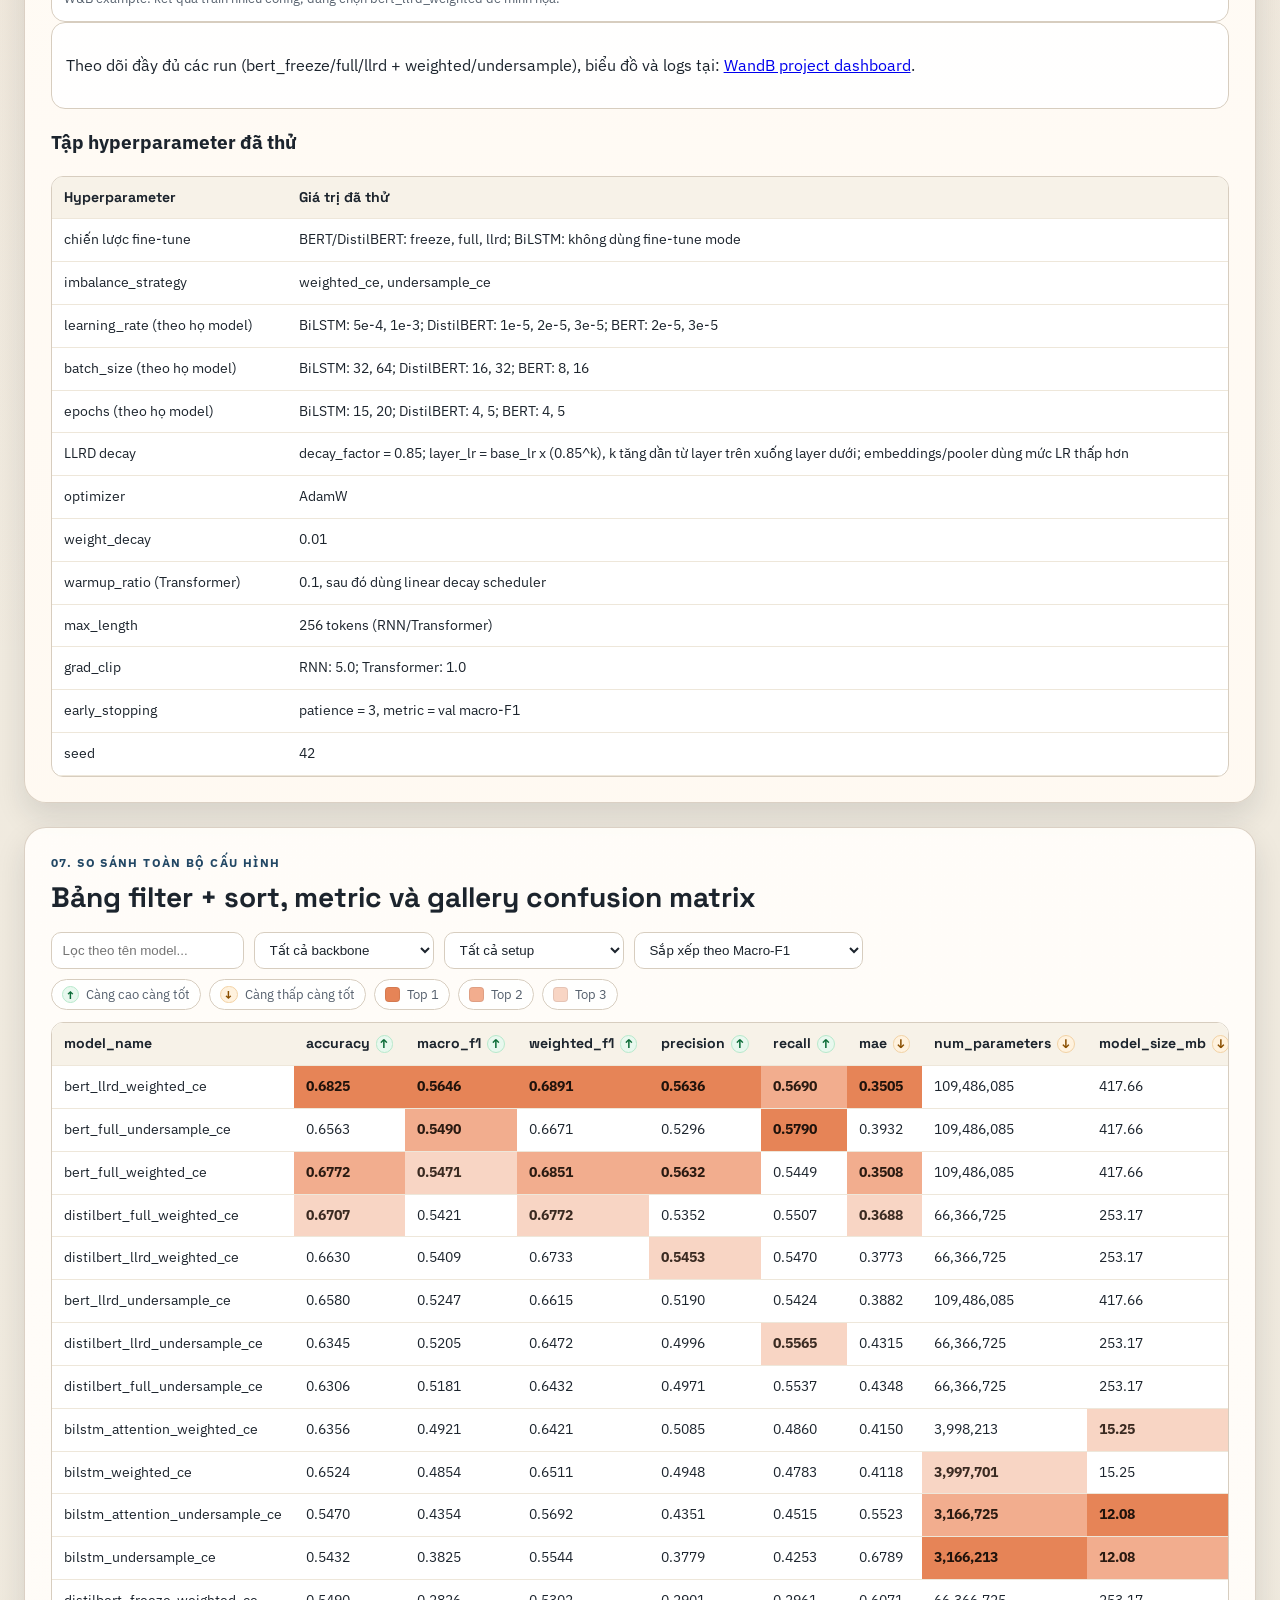
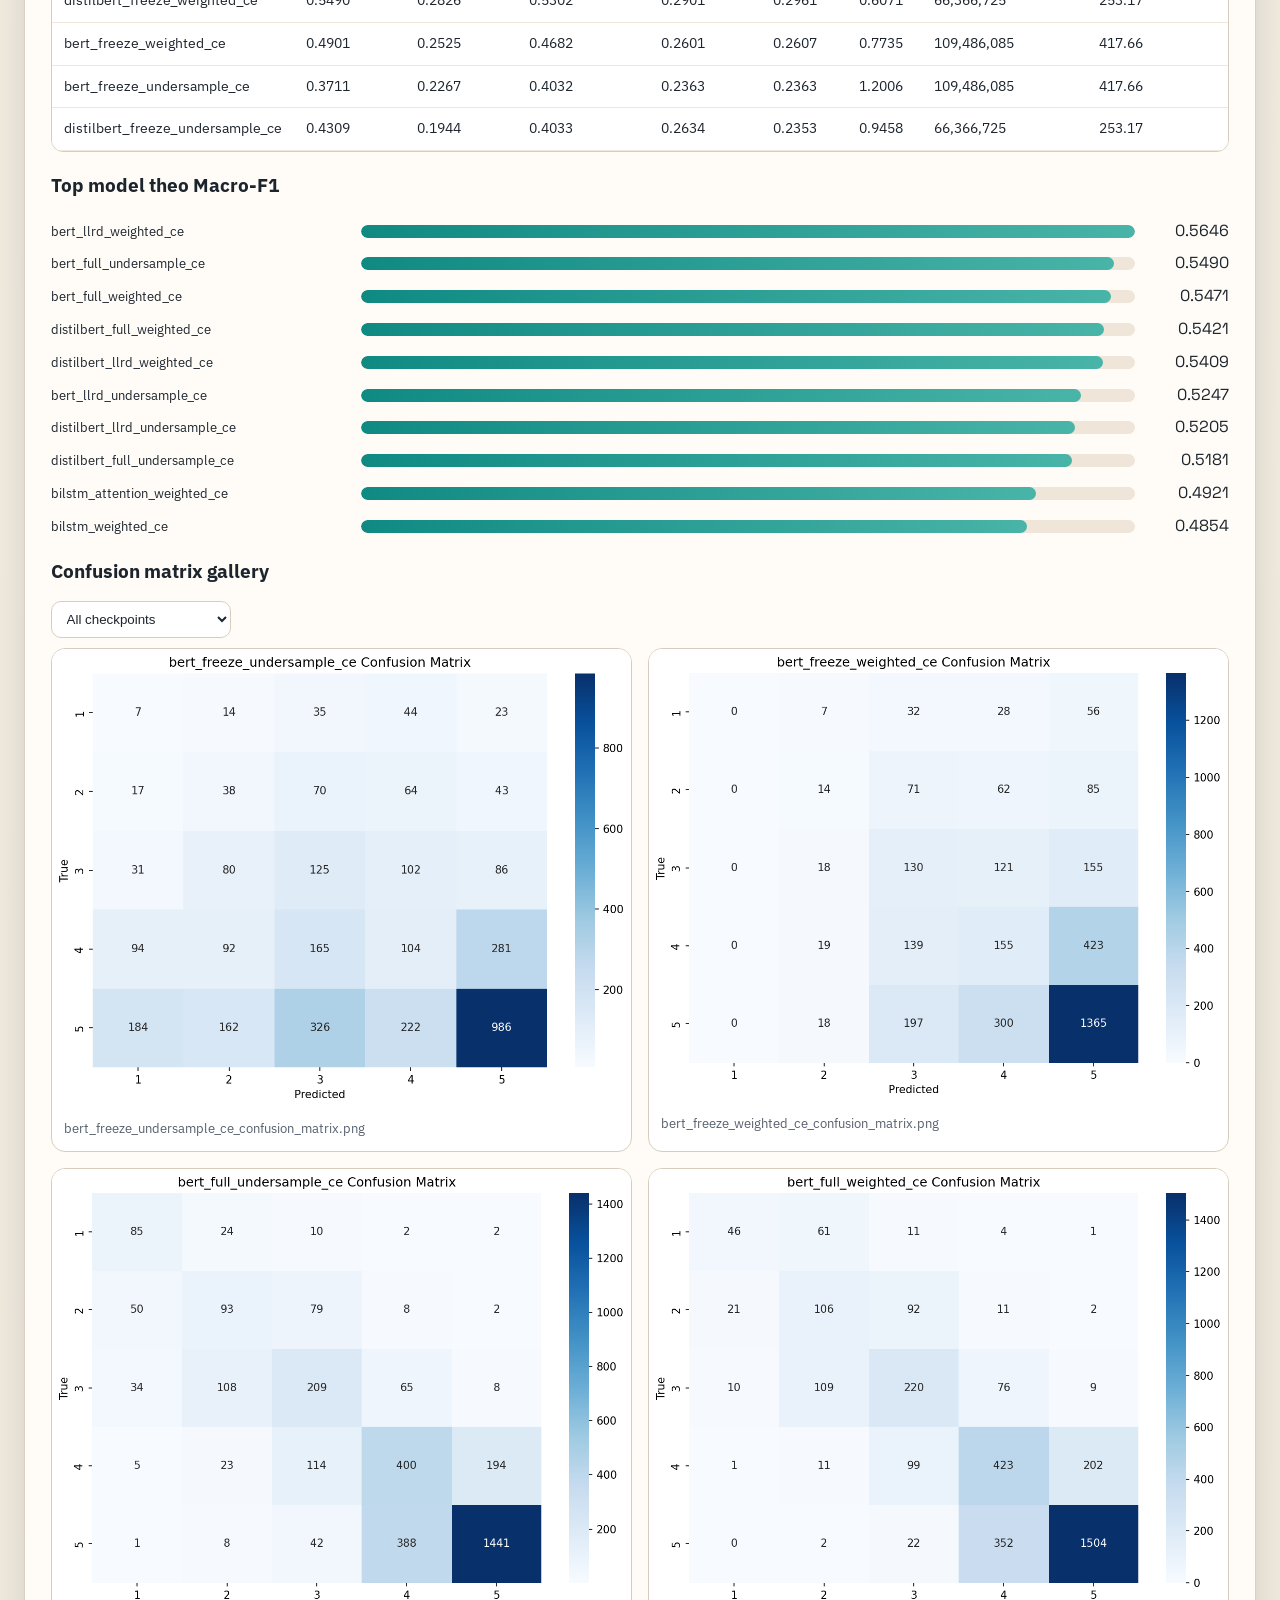
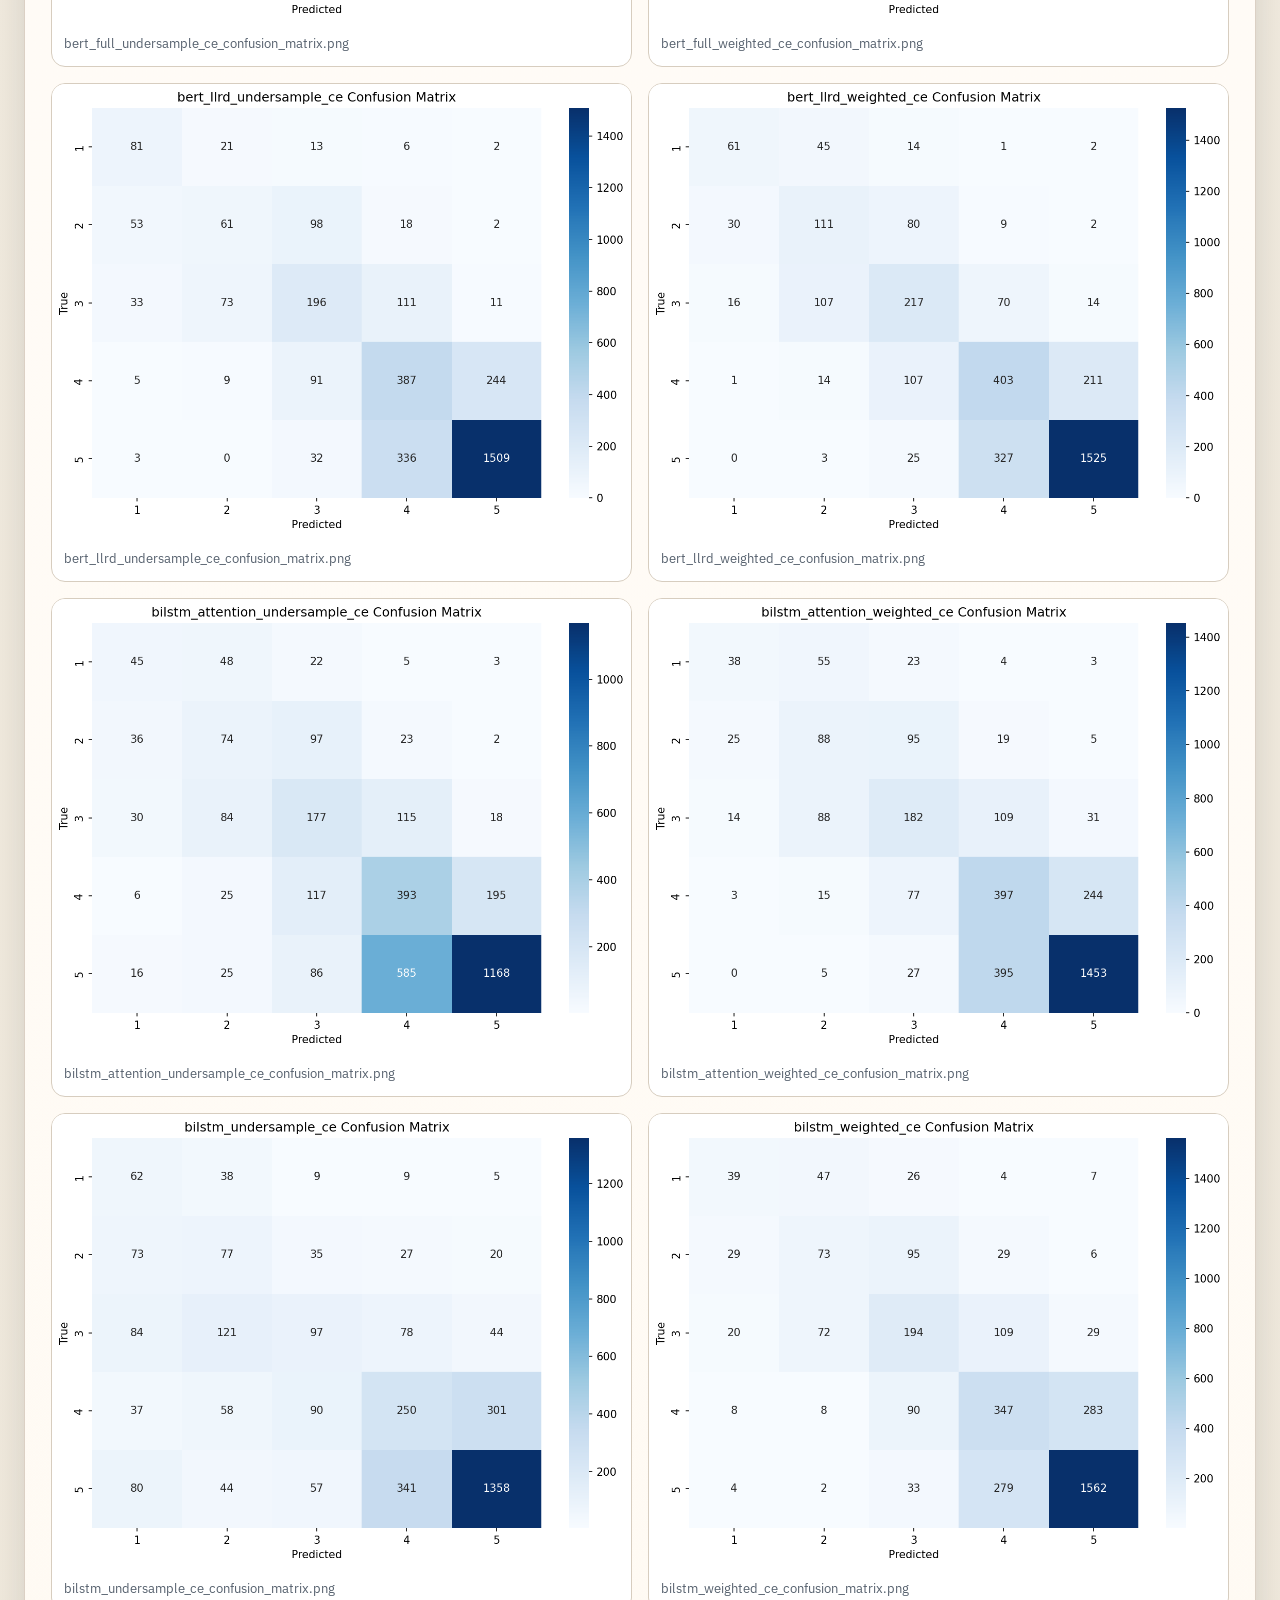
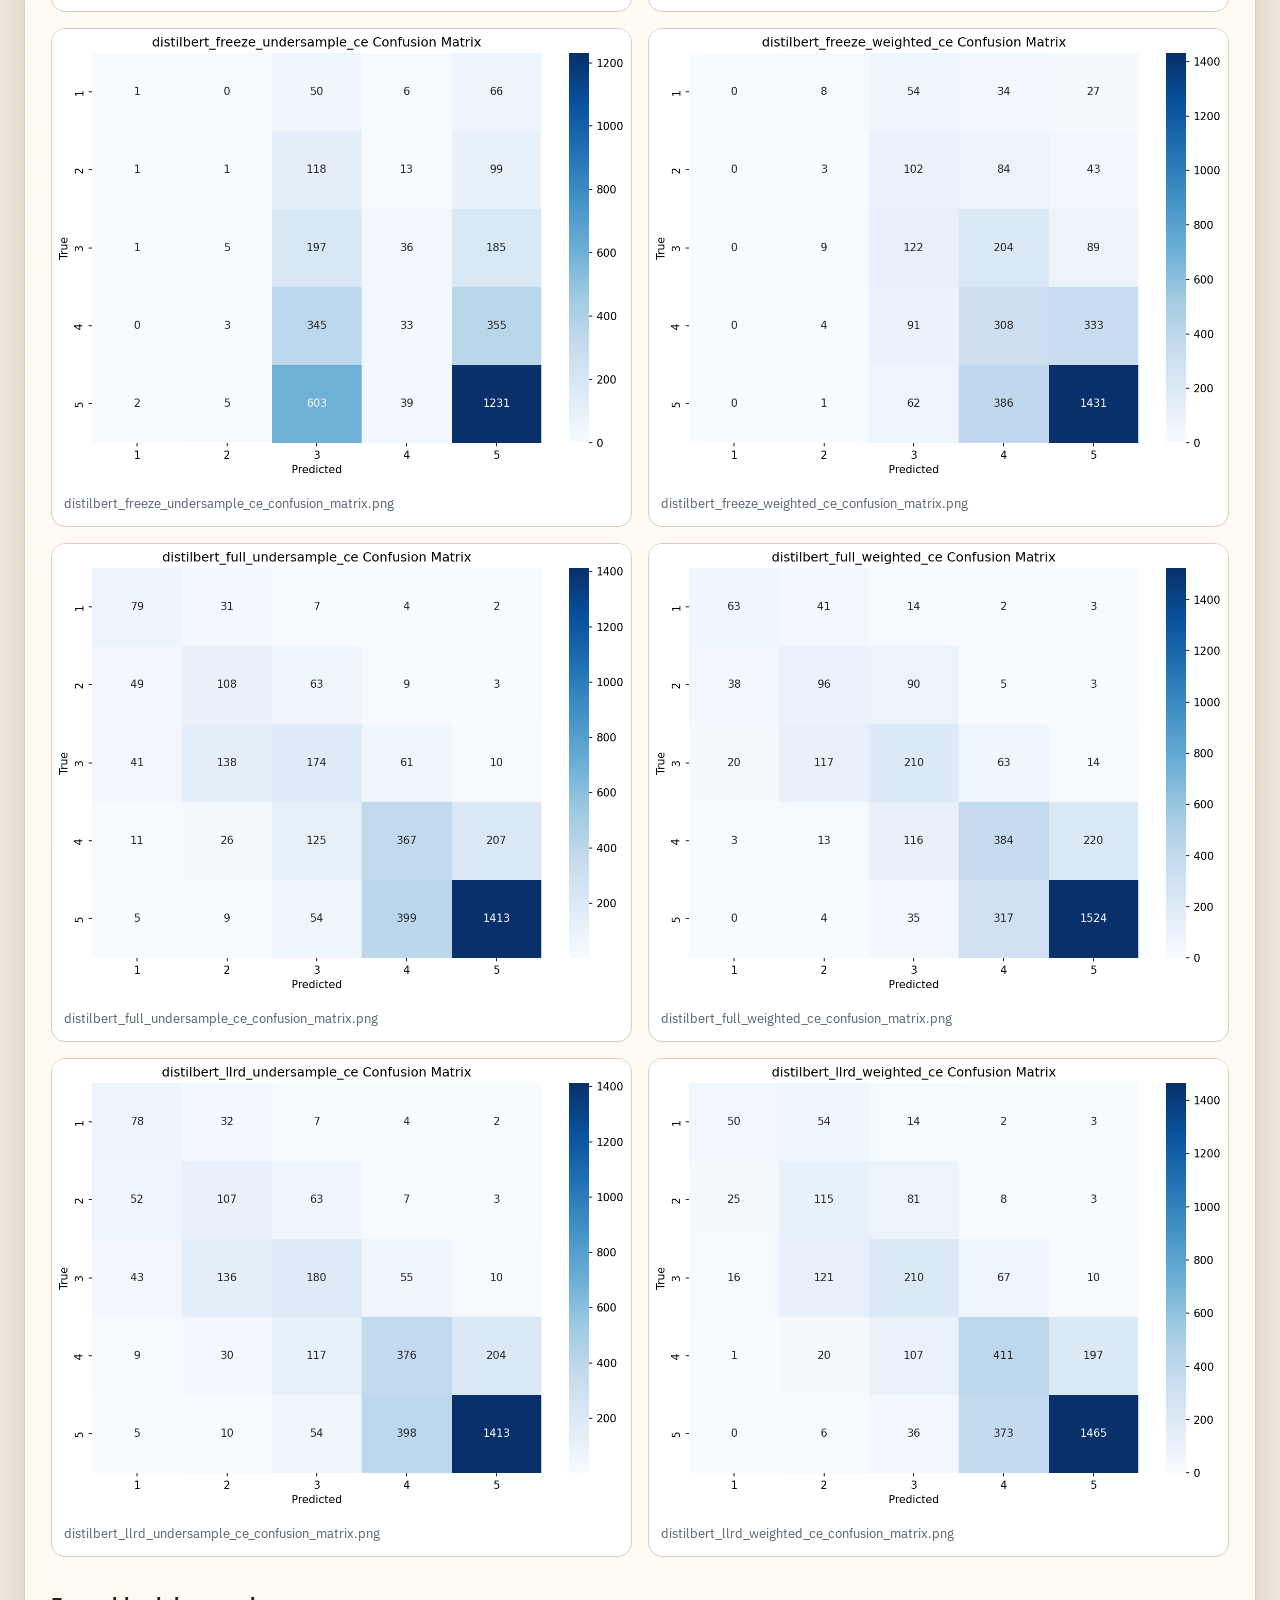
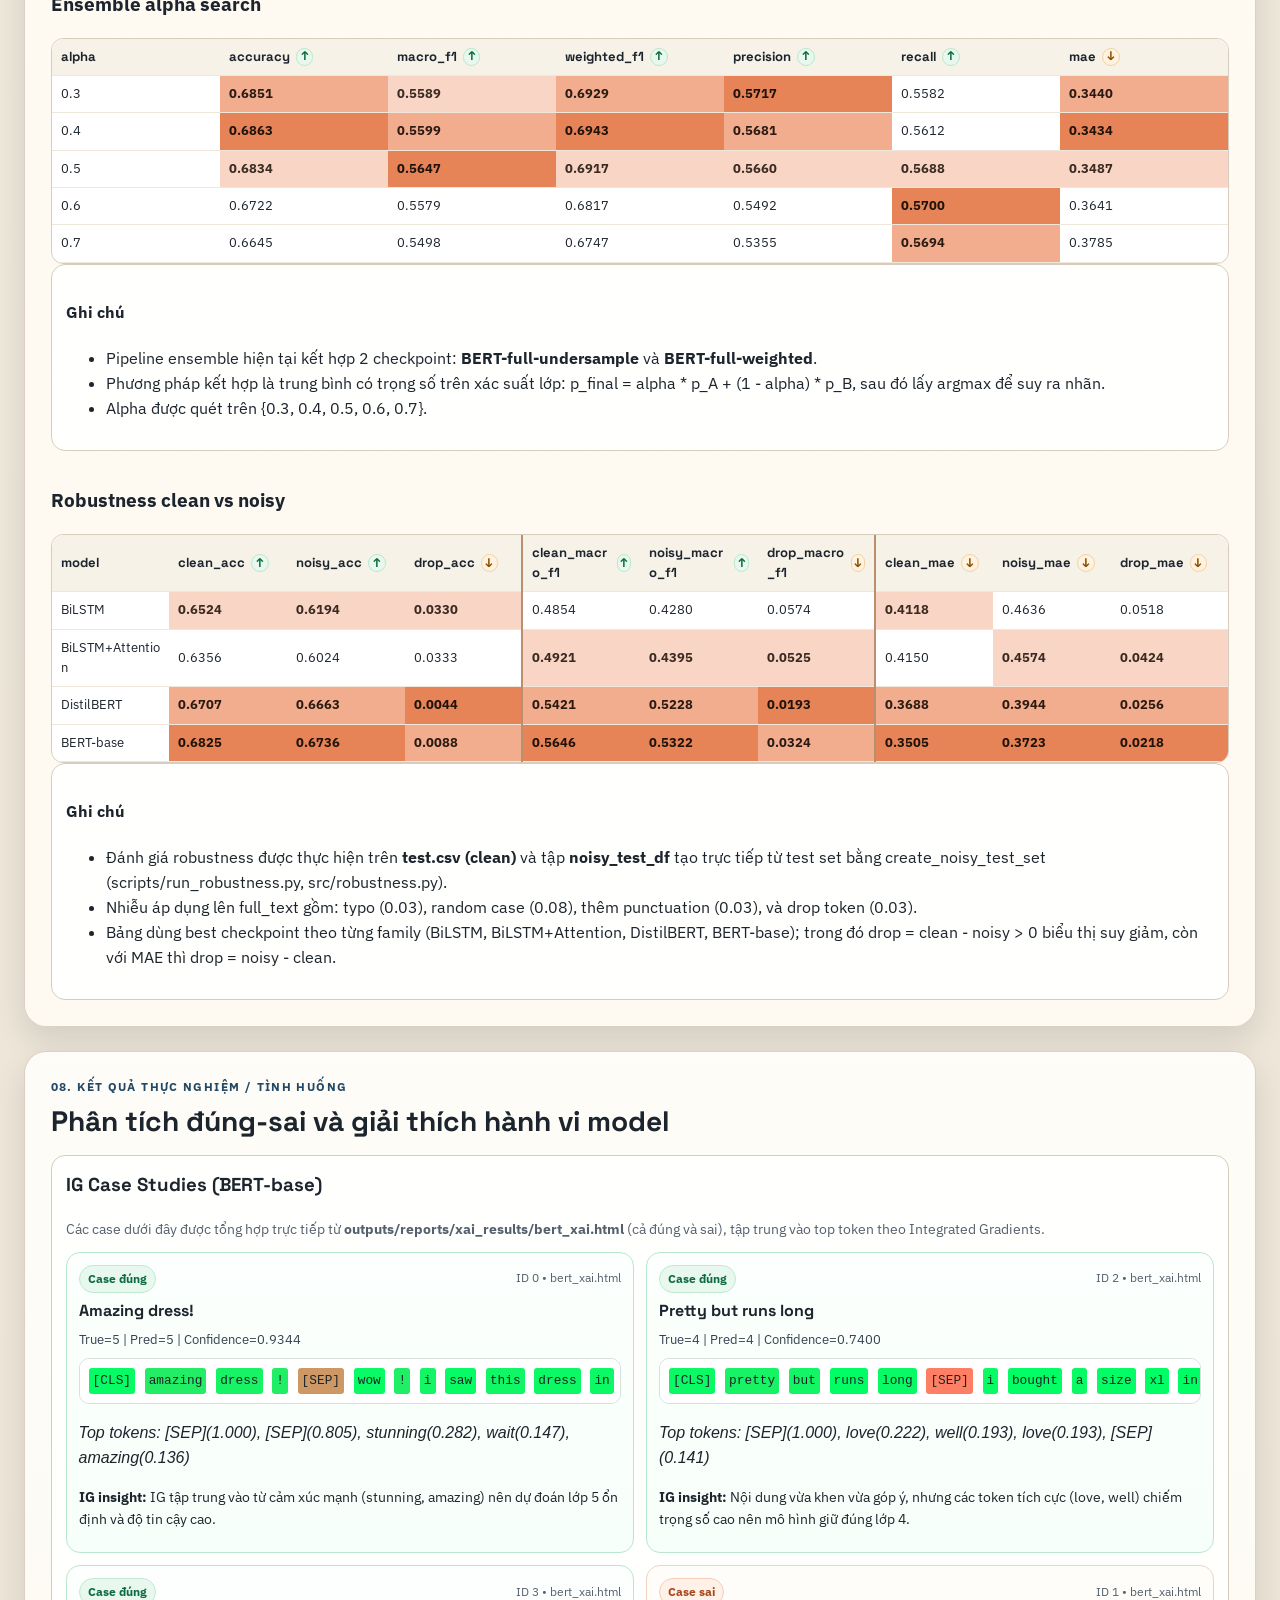
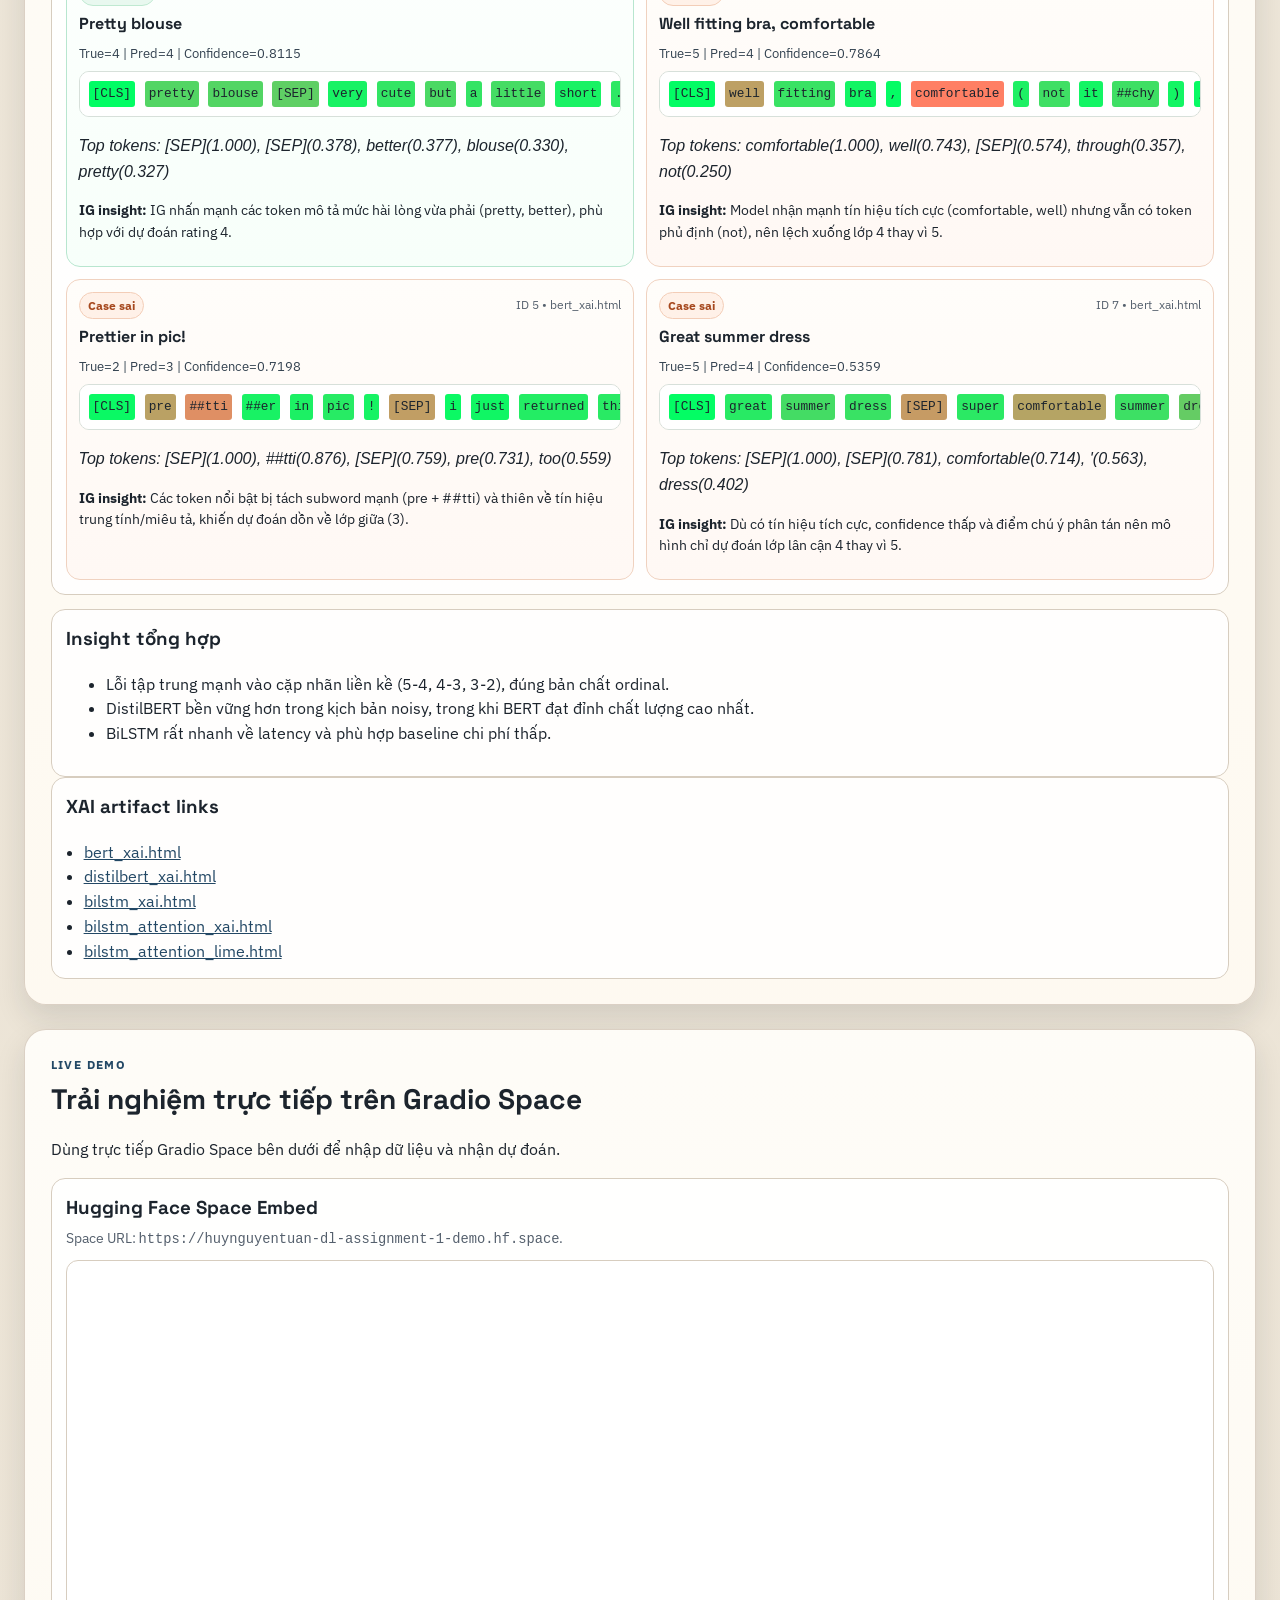
==== commit 38270e6c: "Integrate hf_space files and update web report Space embed" ====
--- a/web_report/index.html
+++ b/web_report/index.html
@@ -468,38 +468,27 @@
     <section id="live-demo" class="panel">
       <div class="section-head">
         <p class="eyebrow">Live Demo</p>
-        <h2>Nhập dữ liệu / chọn instance / chạy thử kết quả</h2>
+        <h2>Trải nghiệm trực tiếp trên Gradio Space</h2>
       </div>
 
       <p>
-        Section này mô phỏng giao diện suy luận bằng các instance đã được đánh giá trong repo.
-        Nếu cần infer thời gian thực với model checkpoint, mở Streamlit app trong app/streamlit_app.py.
+        Dùng trực tiếp Gradio Space bên dưới để nhập dữ liệu và nhận dự đoán.
       </p>
 
-      <div class="demo-grid">
-        <form id="demoForm" class="demo-form">
-          <label for="demoCaseSelect">Chọn instance có sẵn</label>
-          <select id="demoCaseSelect" aria-label="Select demo case"></select>
-
-          <label for="demoTitleInput">Title</label>
-          <input id="demoTitleInput" type="text" placeholder="Nhập title (optional)">
-
-          <label for="demoReviewInput">Review text</label>
-          <textarea id="demoReviewInput" rows="6" placeholder="Nhập review text"></textarea>
-
-          <button type="submit" class="primary-btn">Run demo prediction</button>
-        </form>
-
-        <article class="demo-result" id="demoResult">
-          <h3>Kết quả</h3>
-          <p>Chưa có dữ liệu. Hãy chọn 1 instance và bấm Run demo prediction.</p>
-        </article>
-      </div>
-
-      <div class="link-grid">
-        <a class="chip" href="../app/streamlit_app.py" target="_blank" rel="noopener noreferrer">Mở file Streamlit app</a>
-        <a class="chip" href="../outputs/reports/error_analysis/bert_llrd_weighted_ce_misclassified.csv" target="_blank" rel="noopener noreferrer">Nguồn demo cases</a>
-      </div>
+      <article class="space-embed-card">
+        <h3>Hugging Face Space Embed</h3>
+        <p class="space-embed-note">
+          Space URL: <code>https://huynguyentuan-dl-assignment-1-demo.hf.space</code>.
+        </p>
+        <iframe
+          class="space-iframe"
+          src="https://huynguyentuan-dl-assignment-1-demo.hf.space"
+          title="Hugging Face Gradio Space"
+          loading="lazy"
+          referrerpolicy="no-referrer"
+        ></iframe>
+      </article>
+
     </section>
   </main>
 
--- a/web_report/styles.css
+++ b/web_report/styles.css
@@ -876,6 +876,33 @@
   color: var(--muted);
 }
 
+.space-embed-card {
+  background: rgba(255, 255, 255, 0.86);
+  border: 1px solid var(--line);
+  border-radius: var(--radius-md);
+  padding: 14px;
+  margin: 10px 0 14px;
+}
+
+.space-embed-card h3 {
+  margin: 0 0 6px;
+  font-family: "Space Grotesk", sans-serif;
+}
+
+.space-embed-note {
+  margin: 0 0 10px;
+  font-size: 0.86rem;
+  color: var(--muted);
+}
+
+.space-iframe {
+  width: 100%;
+  min-height: 760px;
+  border: 1px solid var(--line);
+  border-radius: 12px;
+  background: #fff;
+}
+
 .demo-form {
   display: grid;
   gap: 8px;
@@ -999,6 +1026,10 @@
     grid-template-columns: 1fr;
   }
 
+  .space-iframe {
+    min-height: 620px;
+  }
+
   .site-header {
     position: relative;
   }
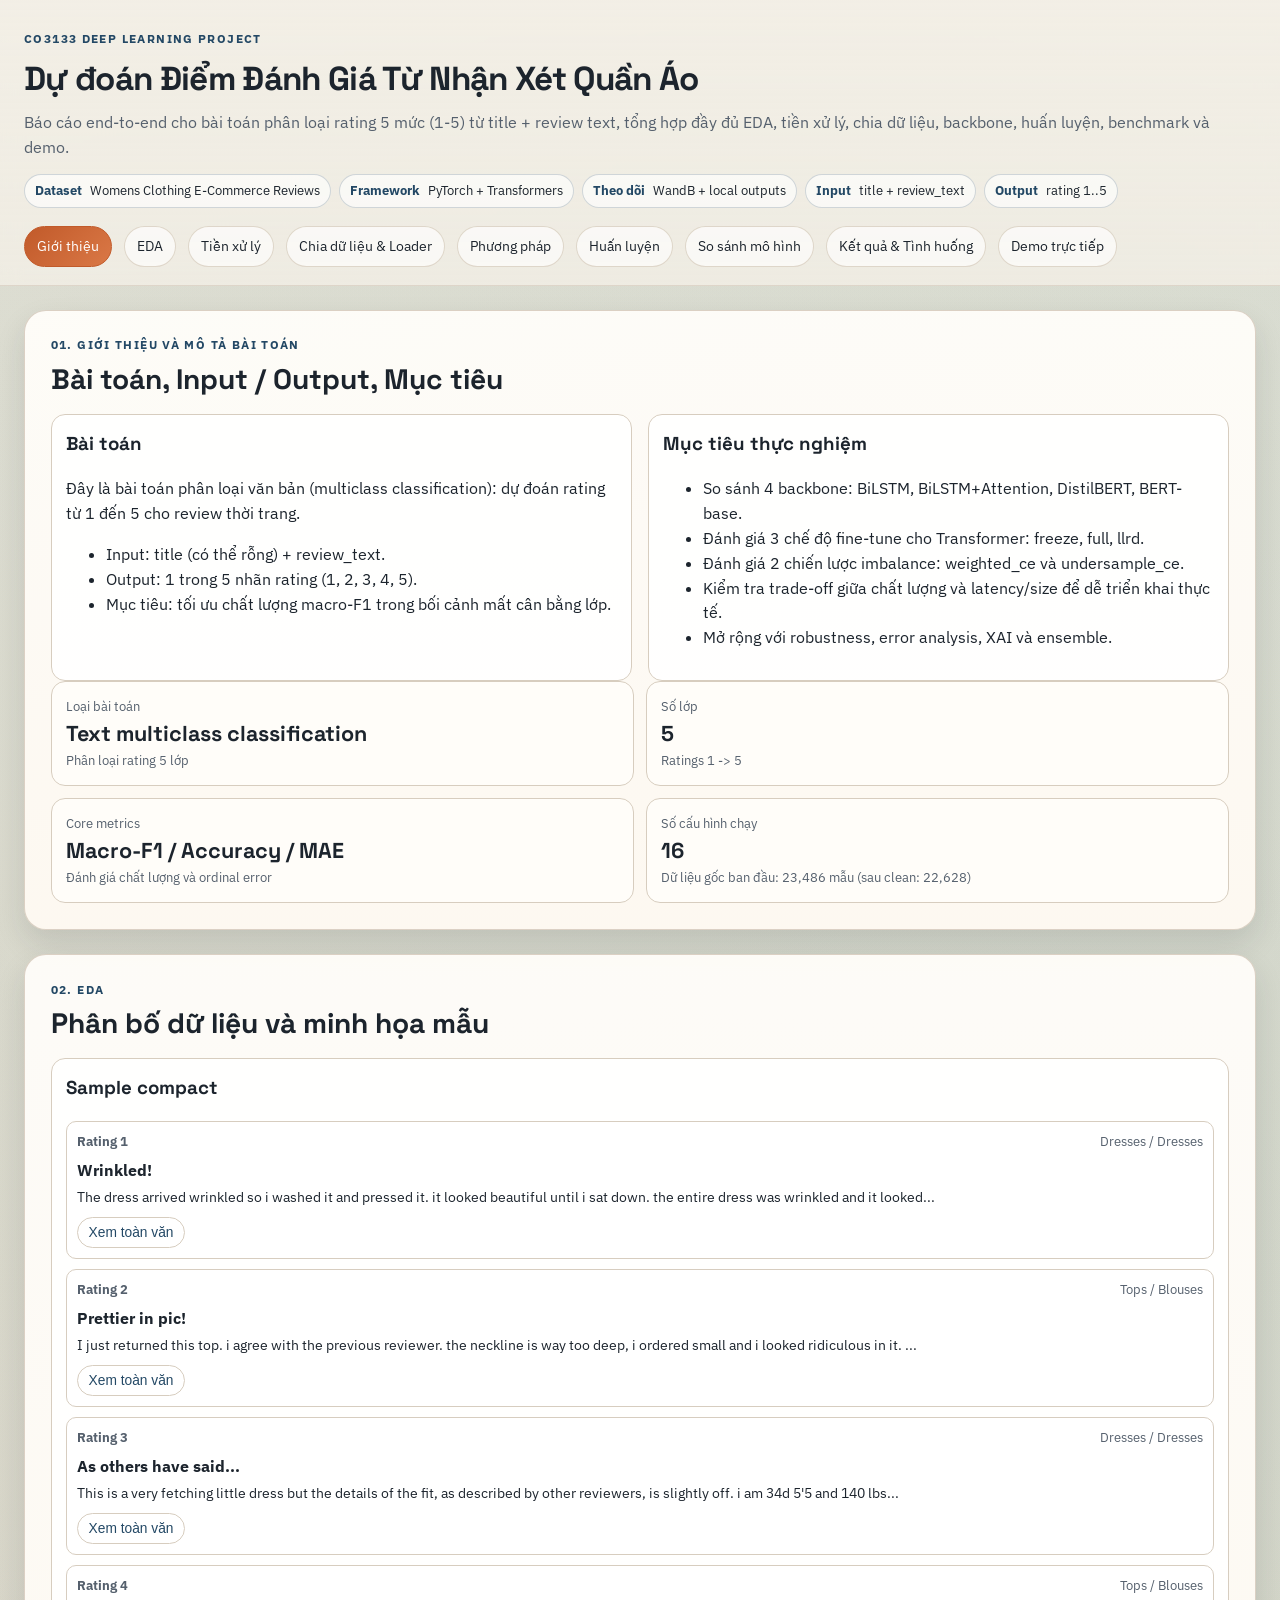
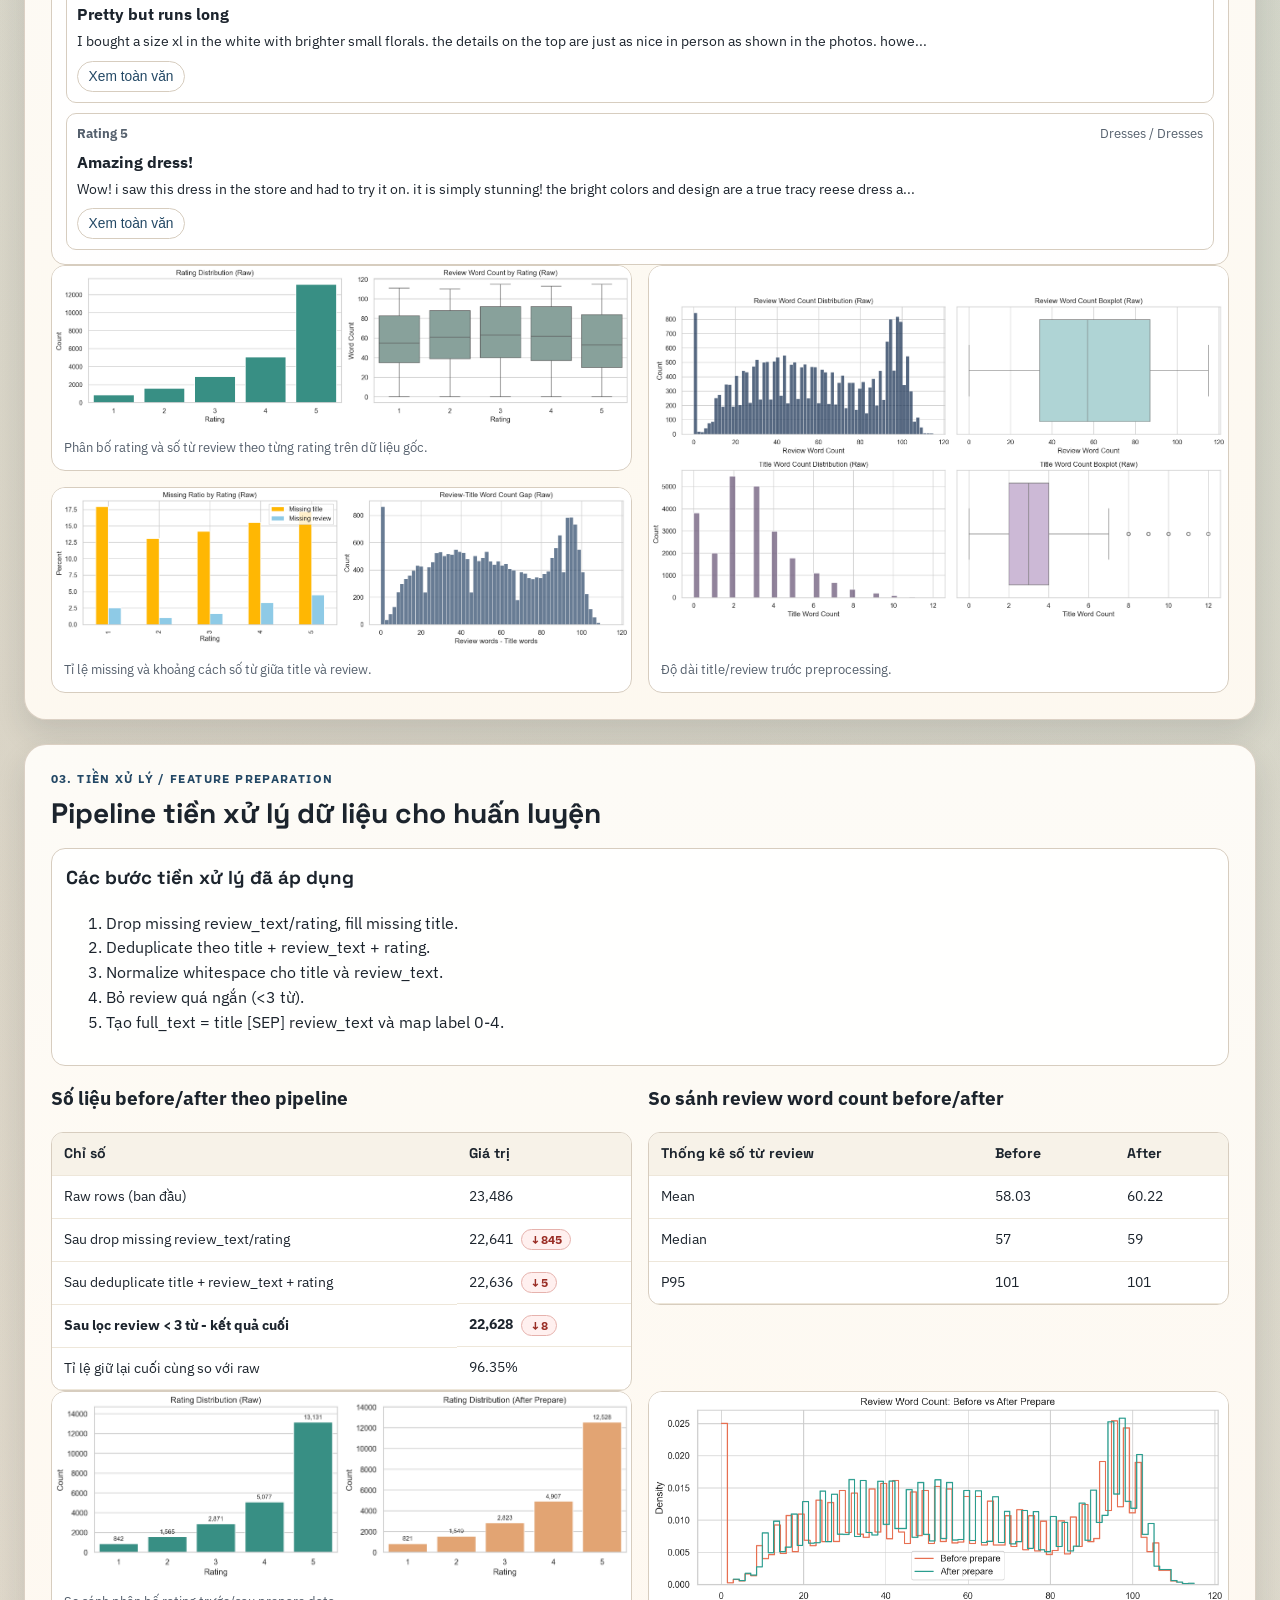
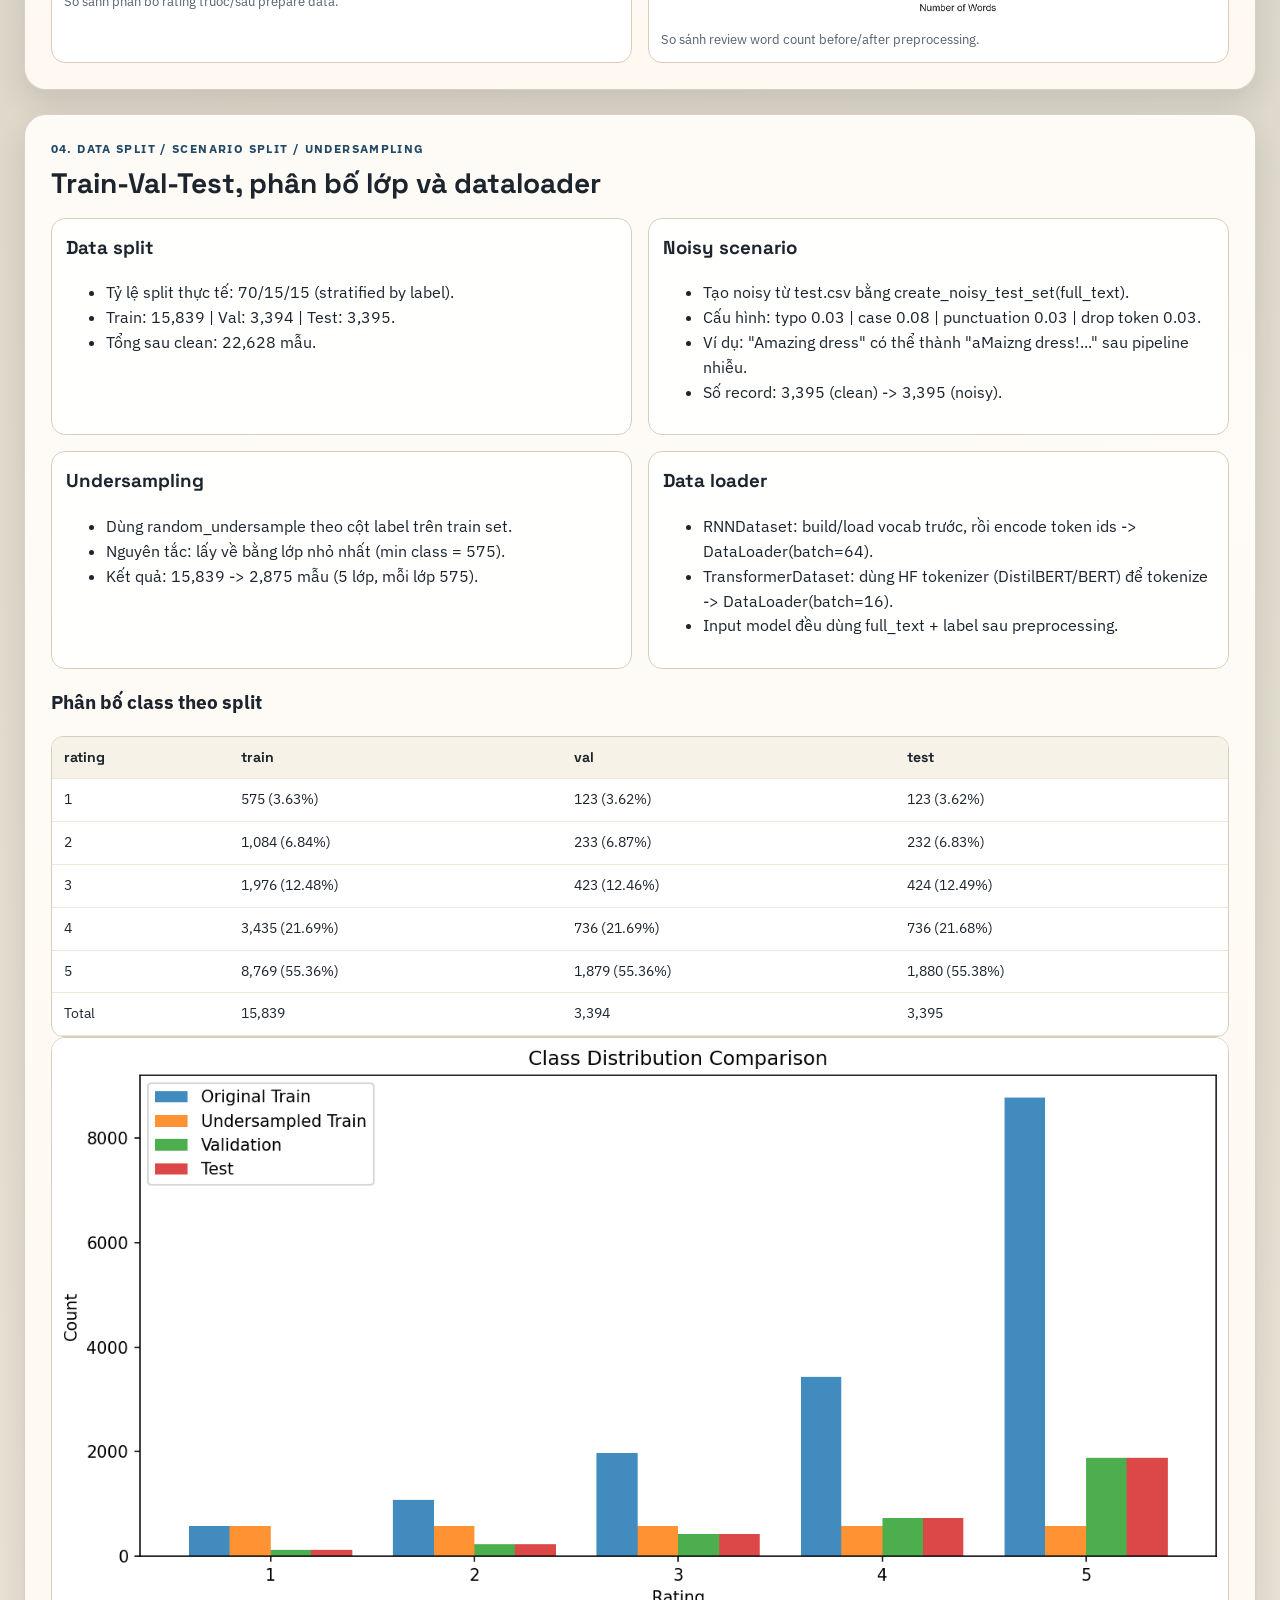
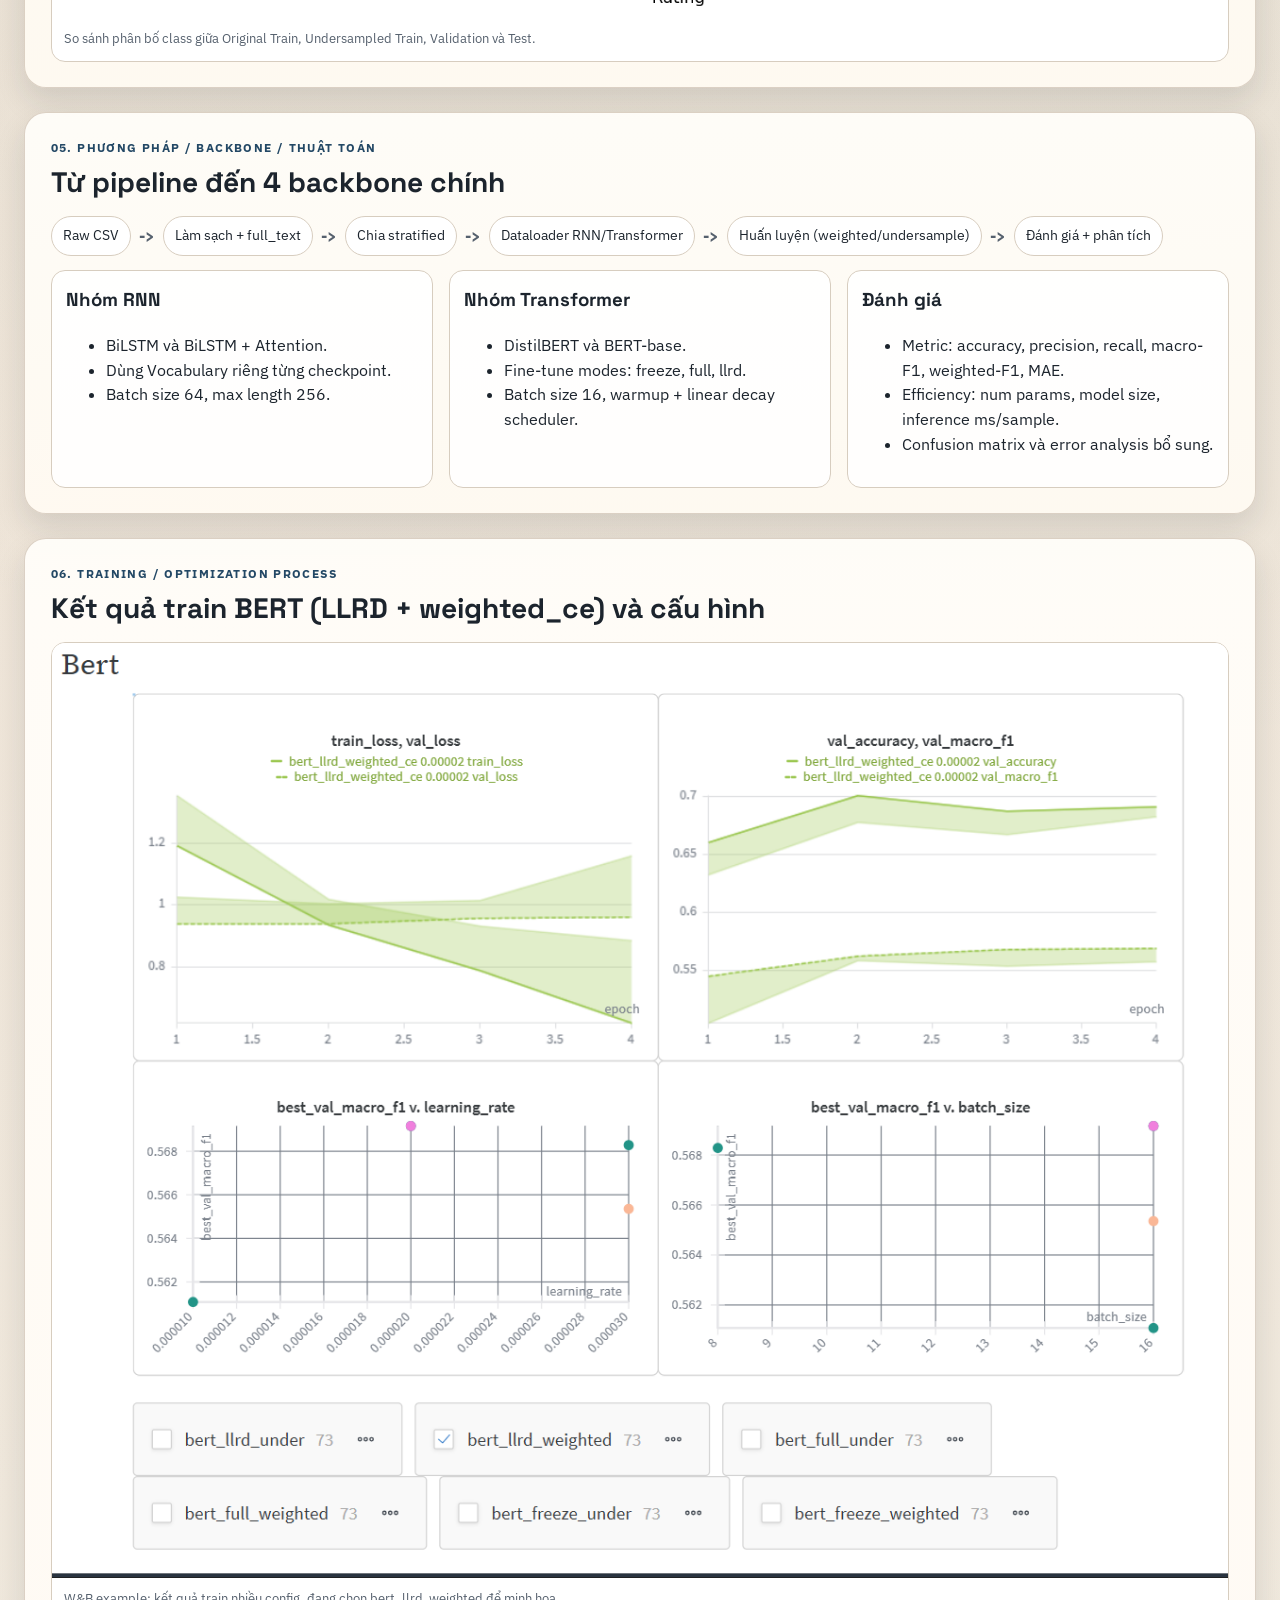
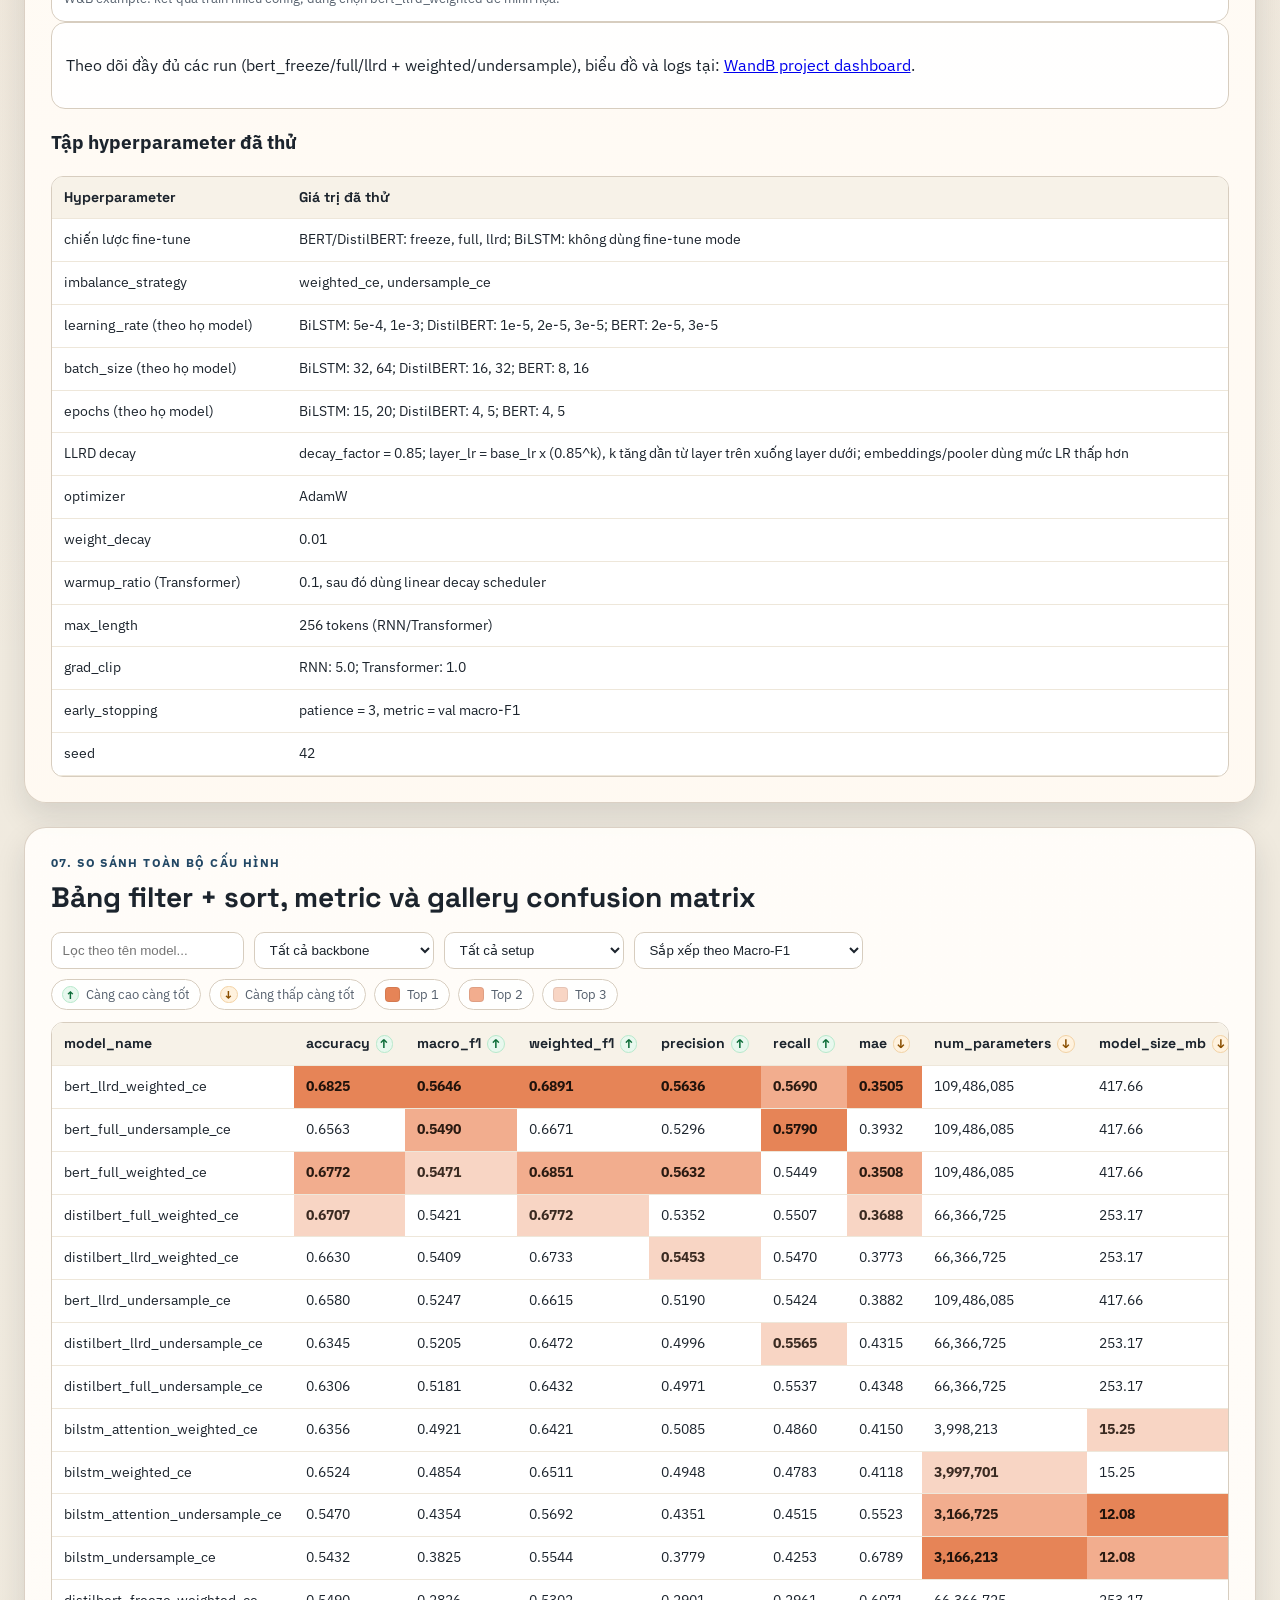
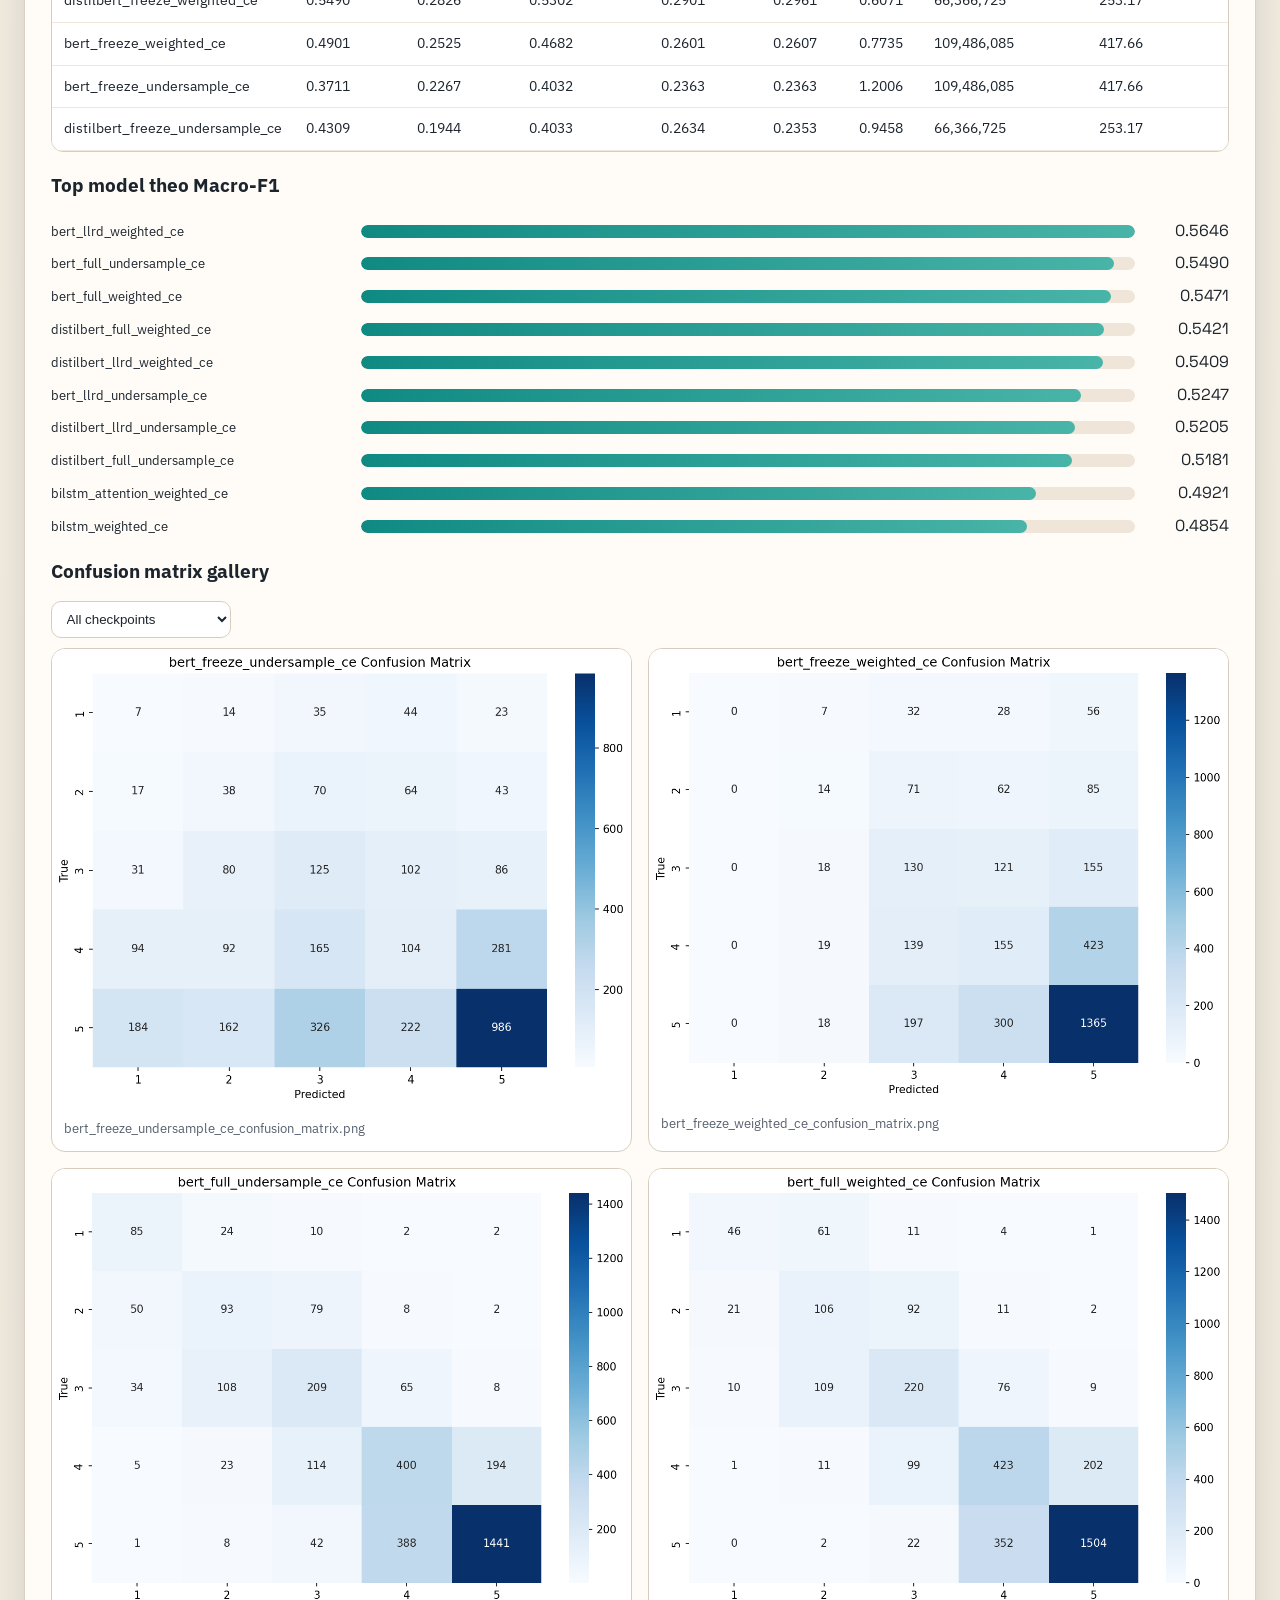
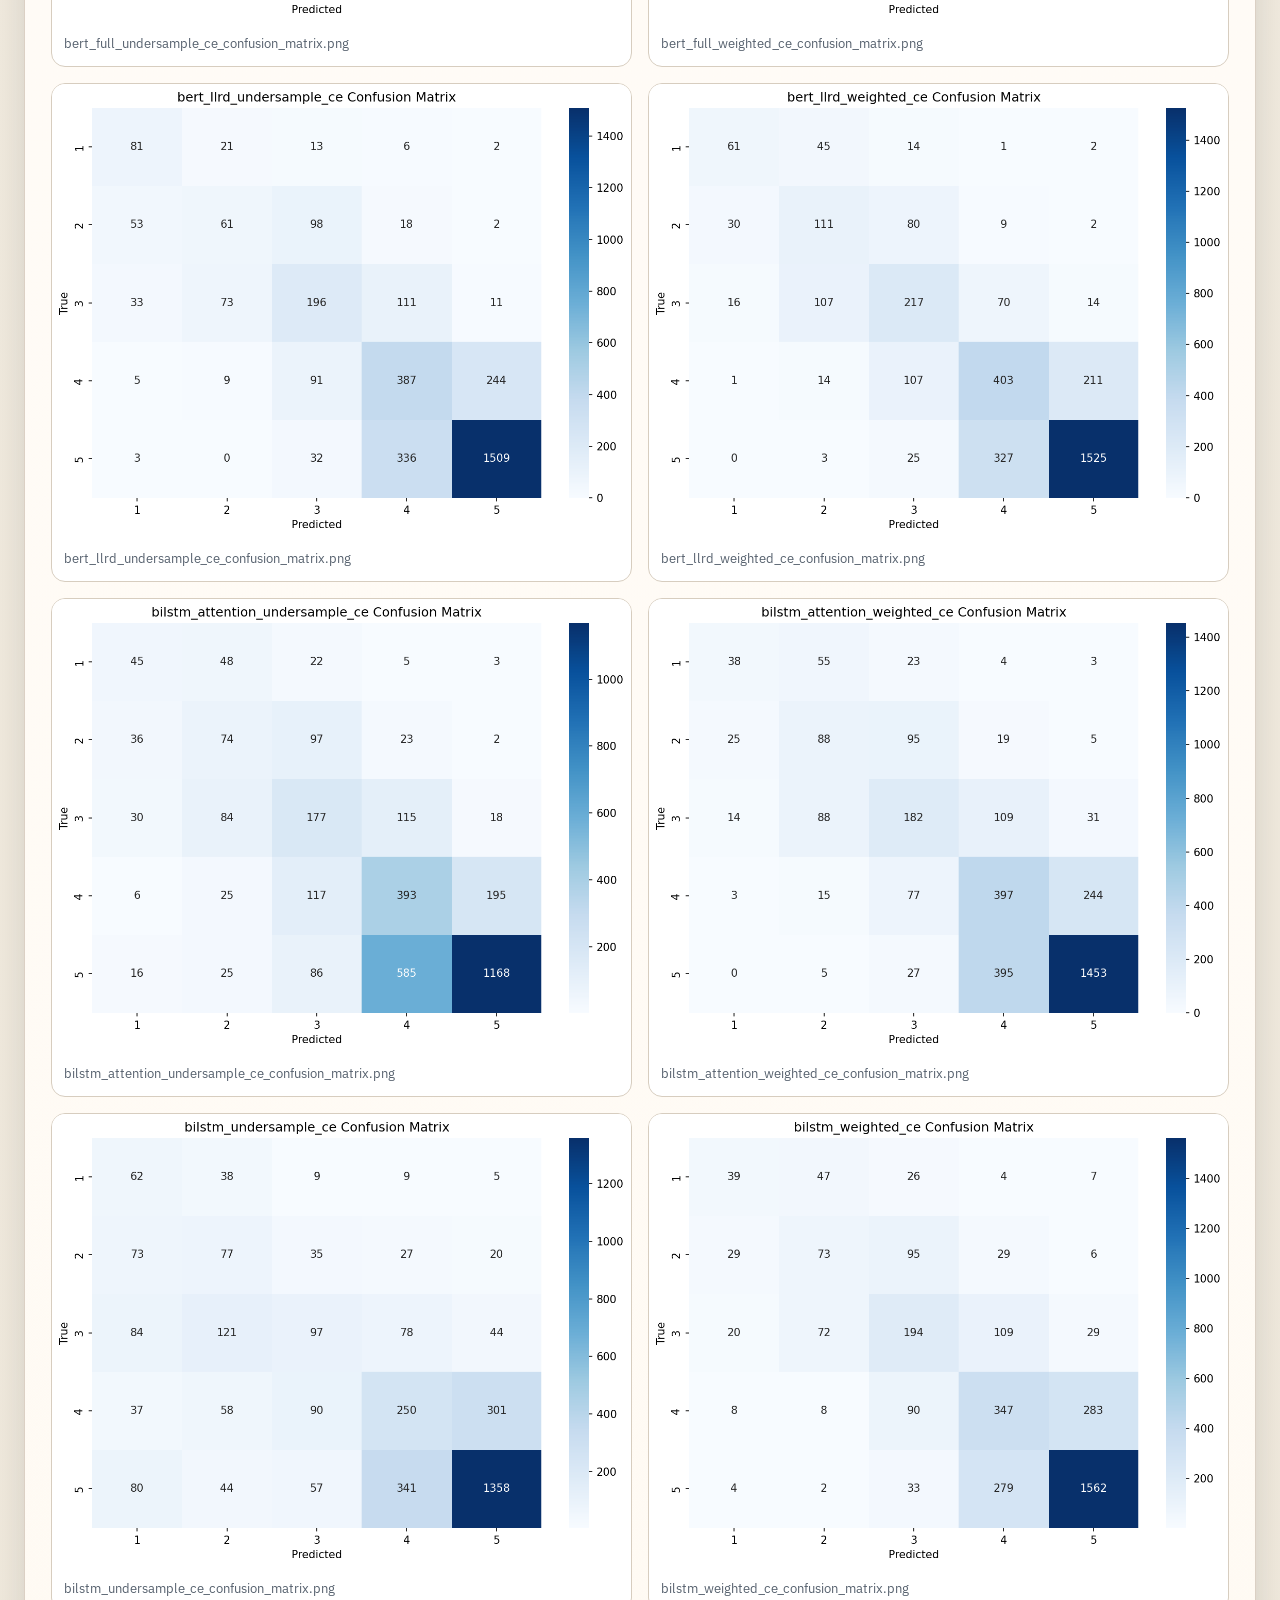
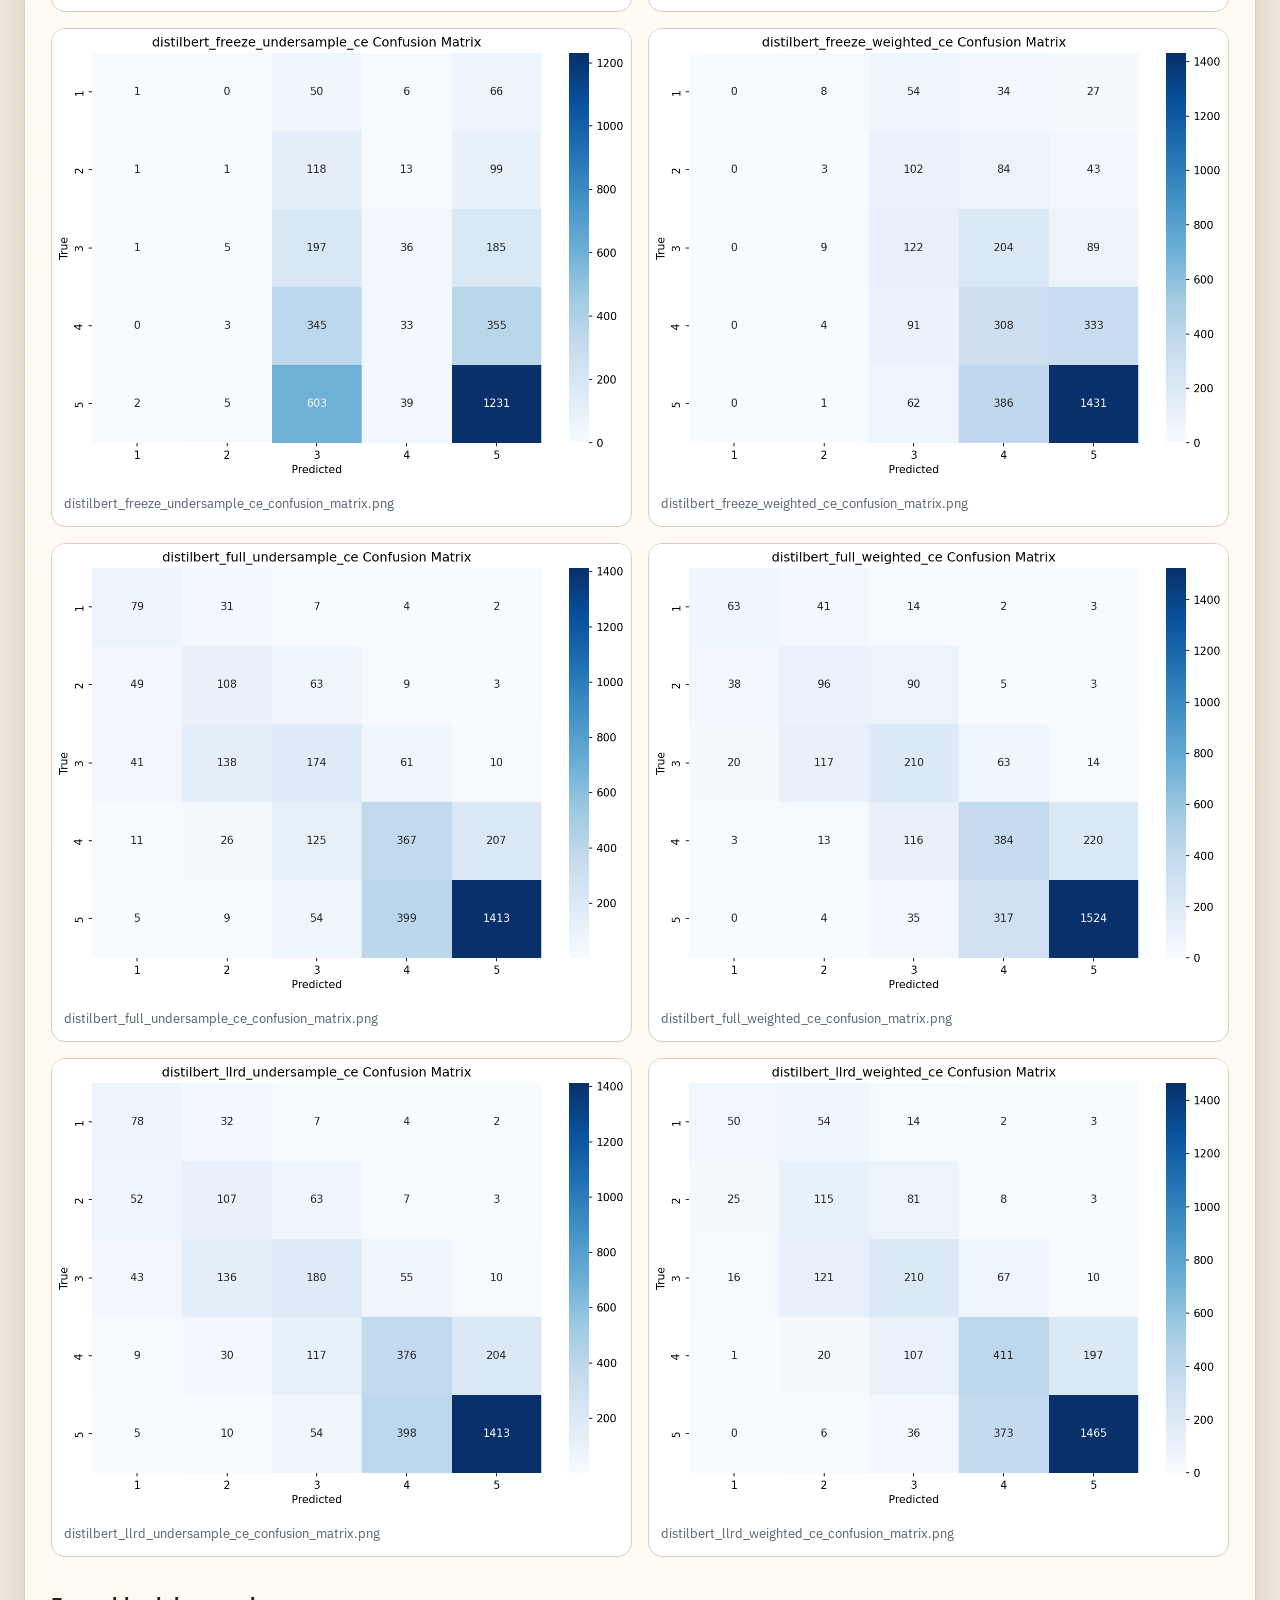
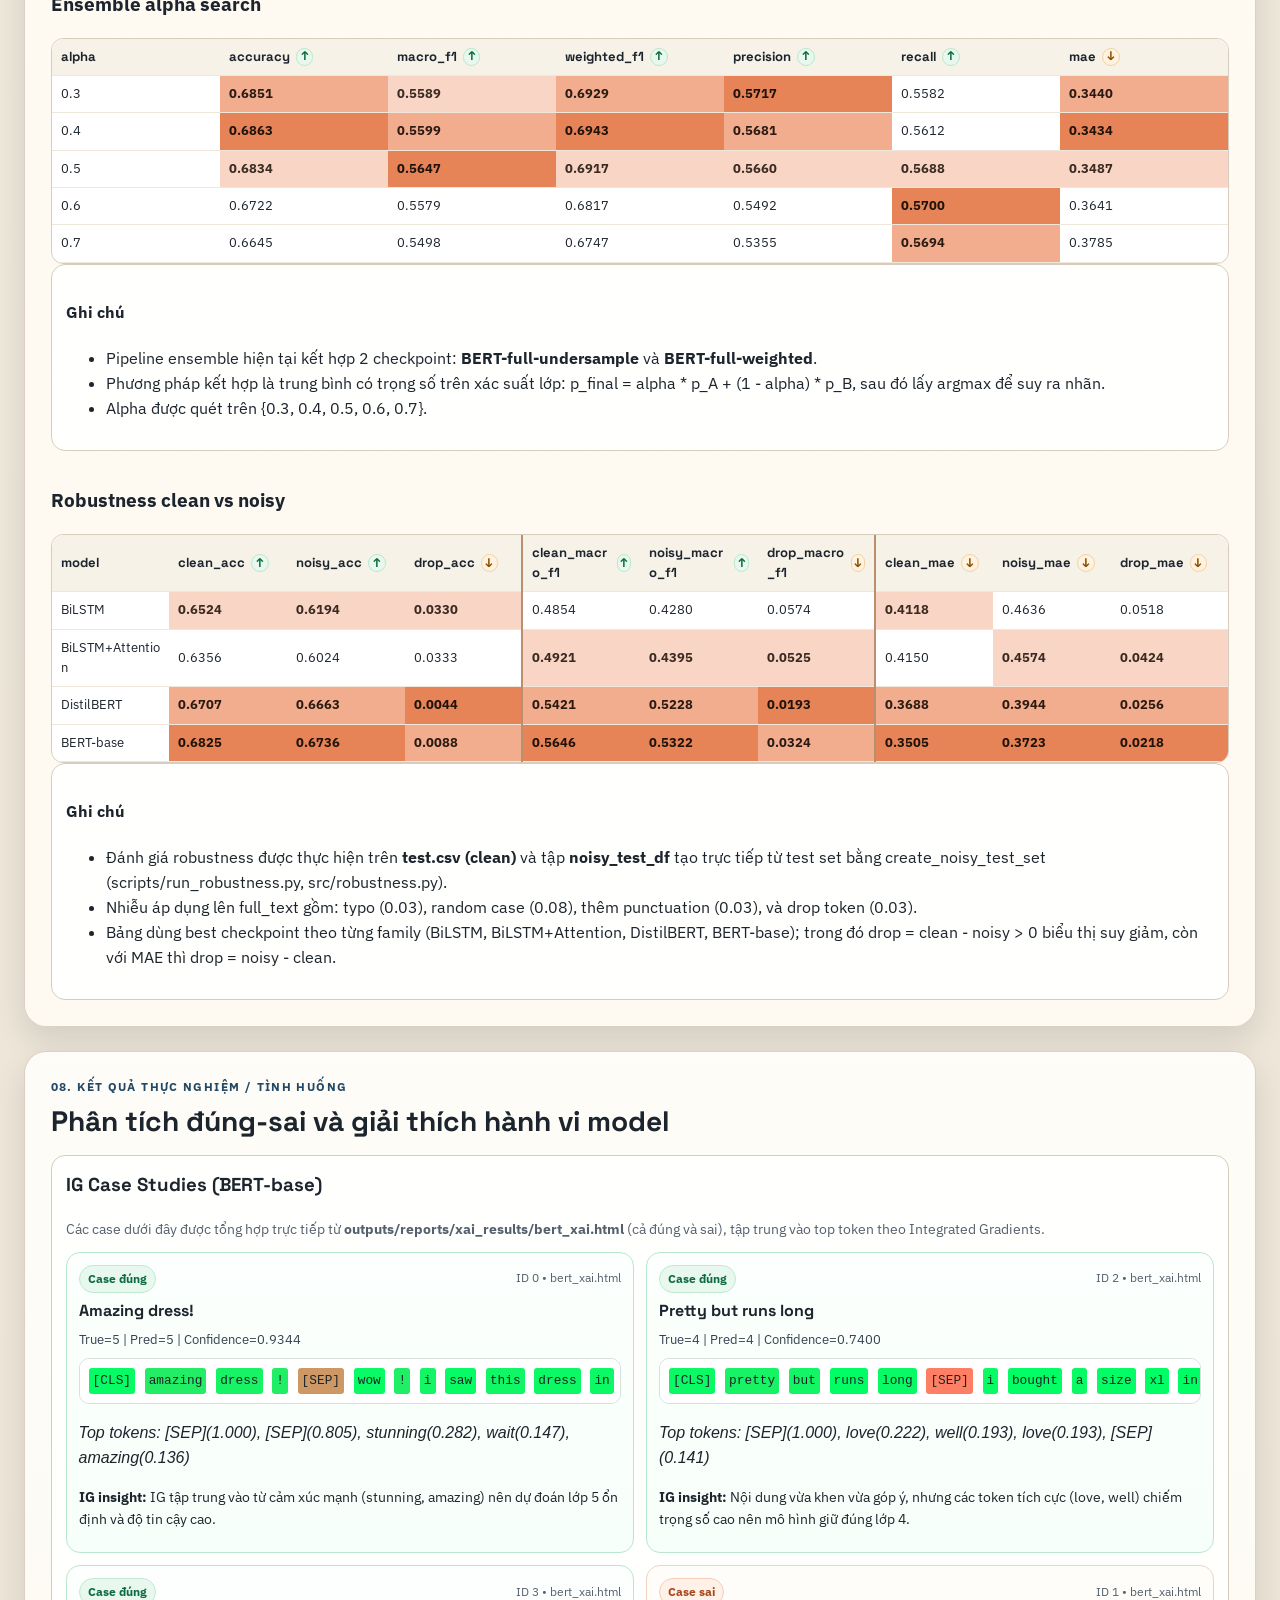
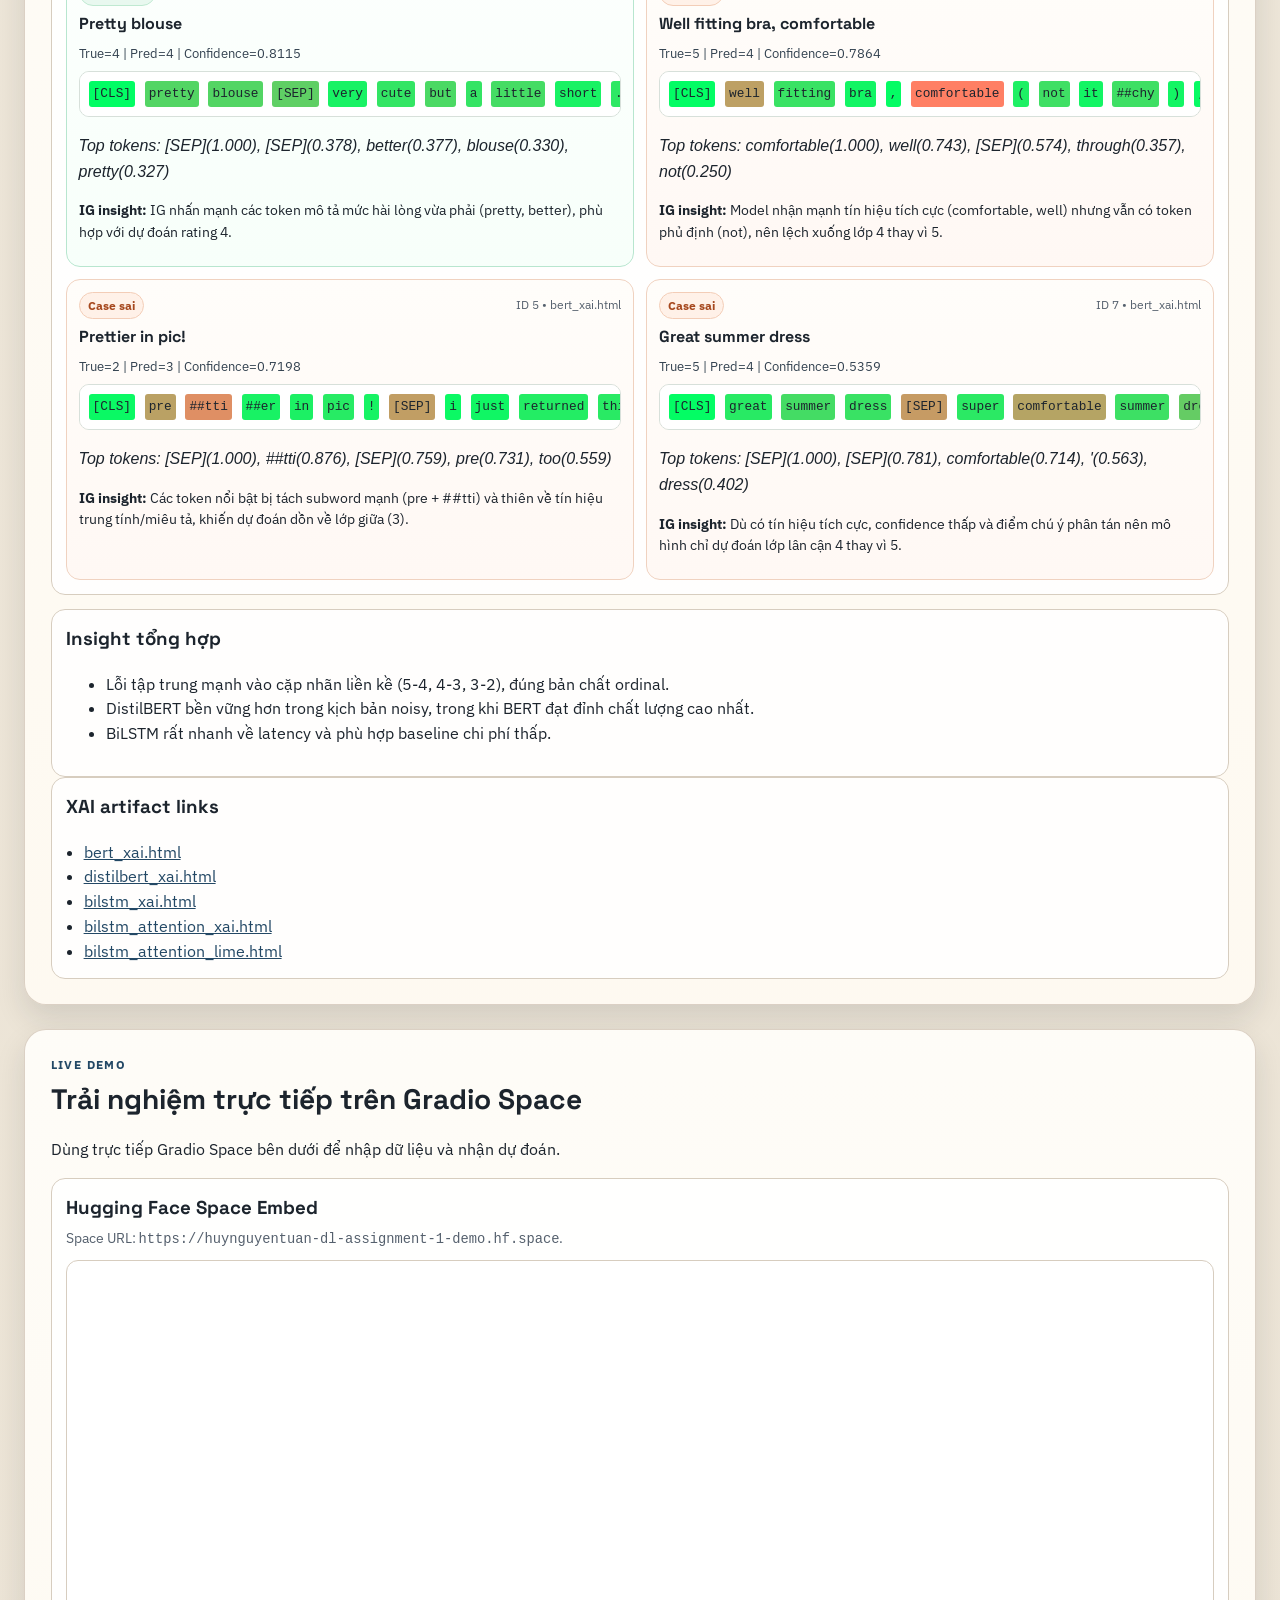
==== commit 08d5c183: "fix some chart in web report" ====
--- a/web_report/index.html
+++ b/web_report/index.html
@@ -83,16 +83,16 @@
 
       <div class="figure-grid eda-figure-grid">
         <figure class="figure-card eda-card-rating">
-          <img src="../outputs/figures/eda/raw_rating_review_token_by_rating.png" alt="Raw rating and token distribution" loading="lazy">
-          <figcaption>Phân bố rating và token theo từng rating trên dữ liệu gốc.</figcaption>
+          <img src="../outputs/figures/eda/raw_rating_review_token_by_rating.png" alt="Raw rating and review word-count distribution" loading="lazy">
+          <figcaption>Phân bố rating và số từ review theo từng rating trên dữ liệu gốc.</figcaption>
         </figure>
         <figure class="figure-card eda-card-token">
           <img src="../outputs/figures/eda/raw_title_review_token_length.png" alt="Raw title and review lengths" loading="lazy">
           <figcaption>Độ dài title/review trước preprocessing.</figcaption>
         </figure>
         <figure class="figure-card eda-card-missing">
-          <img src="../outputs/figures/eda/raw_missing_and_token_gap.png" alt="Missing values and token gap" loading="lazy">
-          <figcaption>Tỉ lệ missing và khoảng cách token giữa title và review.</figcaption>
+          <img src="../outputs/figures/eda/raw_missing_and_token_gap.png" alt="Missing values and review-title word-count gap" loading="lazy">
+          <figcaption>Tỉ lệ missing và khoảng cách số từ giữa title và review.</figcaption>
         </figure>
       </div>
     </section>
@@ -109,7 +109,7 @@
           <li>Drop missing review_text/rating, fill missing title.</li>
           <li>Deduplicate theo title + review_text + rating.</li>
           <li>Normalize whitespace cho title và review_text.</li>
-          <li>Bỏ review quá ngắn (&lt;3 tokens).</li>
+          <li>Bỏ review quá ngắn (&lt;3 từ).</li>
           <li>Tạo full_text = title [SEP] review_text và map label 0-4.</li>
         </ol>
       </article>
@@ -136,7 +136,7 @@
                   <td class="value-with-delta">22,636 <span class="delta-badge" aria-label="Giam 5 mau so voi buoc truoc">&darr;5</span></td>
                 </tr>
                 <tr>
-                  <td><strong>Sau lọc review &lt; 3 tokens - kết quả cuối</strong></td>
+                  <td><strong>Sau lọc review &lt; 3 từ - kết quả cuối</strong></td>
                   <td class="value-with-delta"><strong>22,628</strong> <span class="delta-badge" aria-label="Giam 8 mau so voi buoc truoc">&darr;8</span></td>
                 </tr>
                 <tr><td>Tỉ lệ giữ lại cuối cùng so với raw</td><td>96.35%</td></tr>
@@ -146,12 +146,12 @@
         </article>
 
         <article>
-          <h3>So sánh token length before/after</h3>
+          <h3>So sánh review word count before/after</h3>
           <div class="table-wrap table-wrap-fit">
             <table>
               <thead>
                 <tr>
-                  <th>Thống kê review token</th>
+                  <th>Thống kê số từ review</th>
                   <th>Before</th>
                   <th>After</th>
                 </tr>
@@ -172,8 +172,8 @@
           <figcaption>So sánh phân bố rating trước/sau prepare data.</figcaption>
         </figure>
         <figure class="figure-card">
-          <img src="../outputs/figures/eda/token_length_before_after_prepare.png" alt="Token length before and after prepare" loading="lazy">
-          <figcaption>So sánh token length before/after preprocessing.</figcaption>
+          <img src="../outputs/figures/eda/token_length_before_after_prepare.png" alt="Review word count before and after prepare" loading="lazy">
+          <figcaption>So sánh review word count before/after preprocessing.</figcaption>
         </figure>
       </div>
     </section>
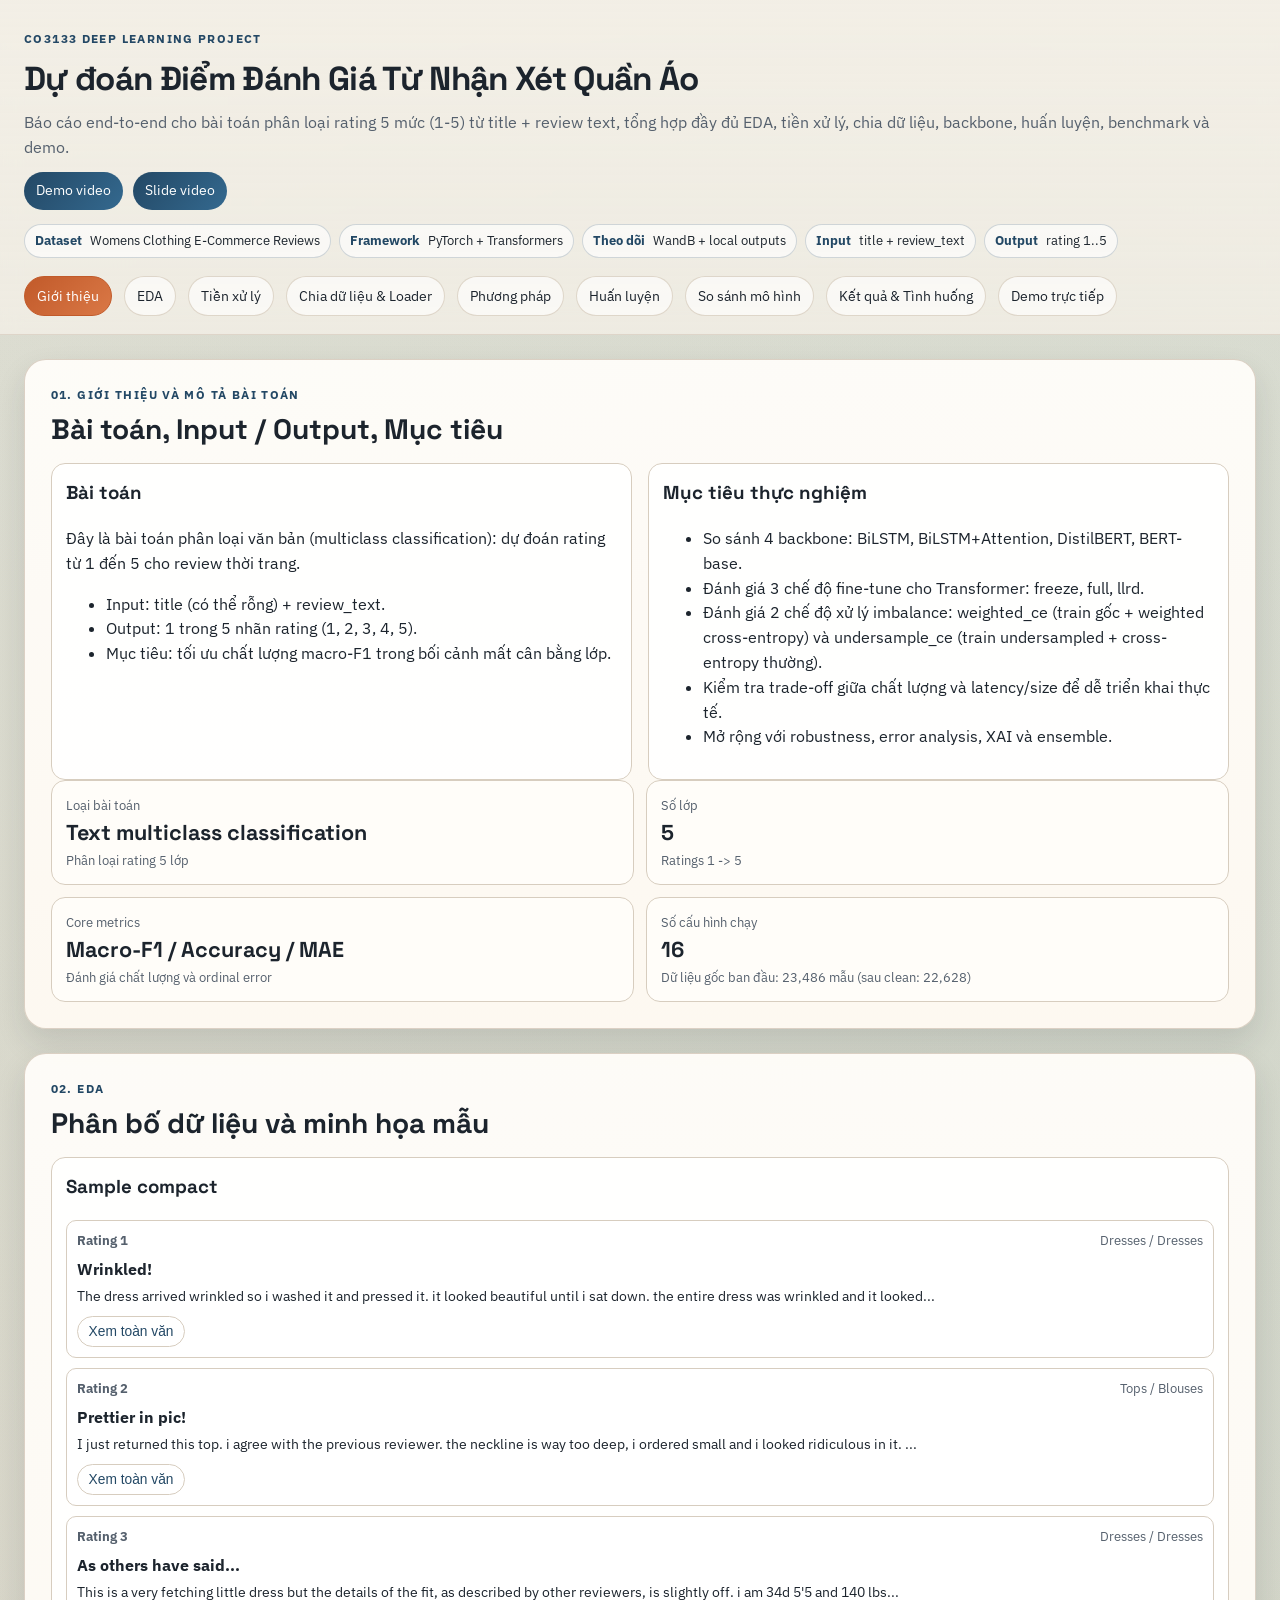
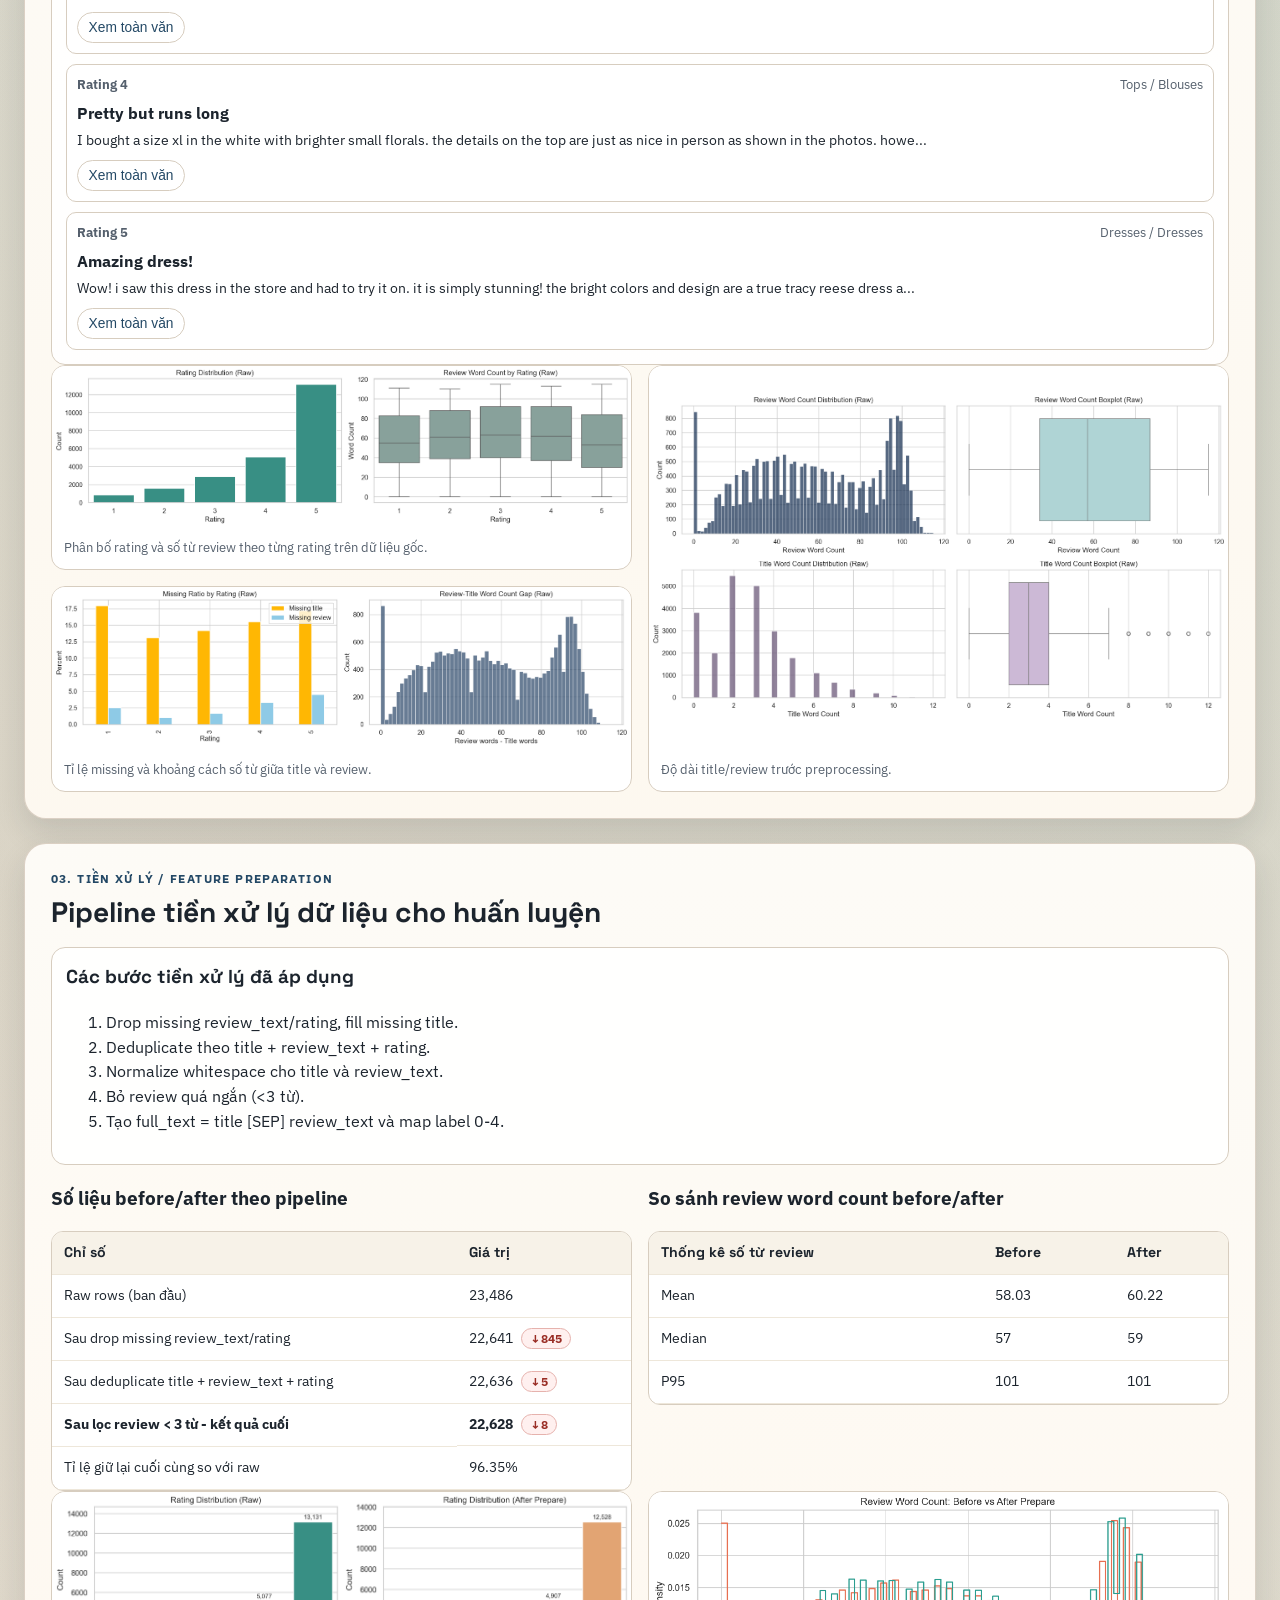
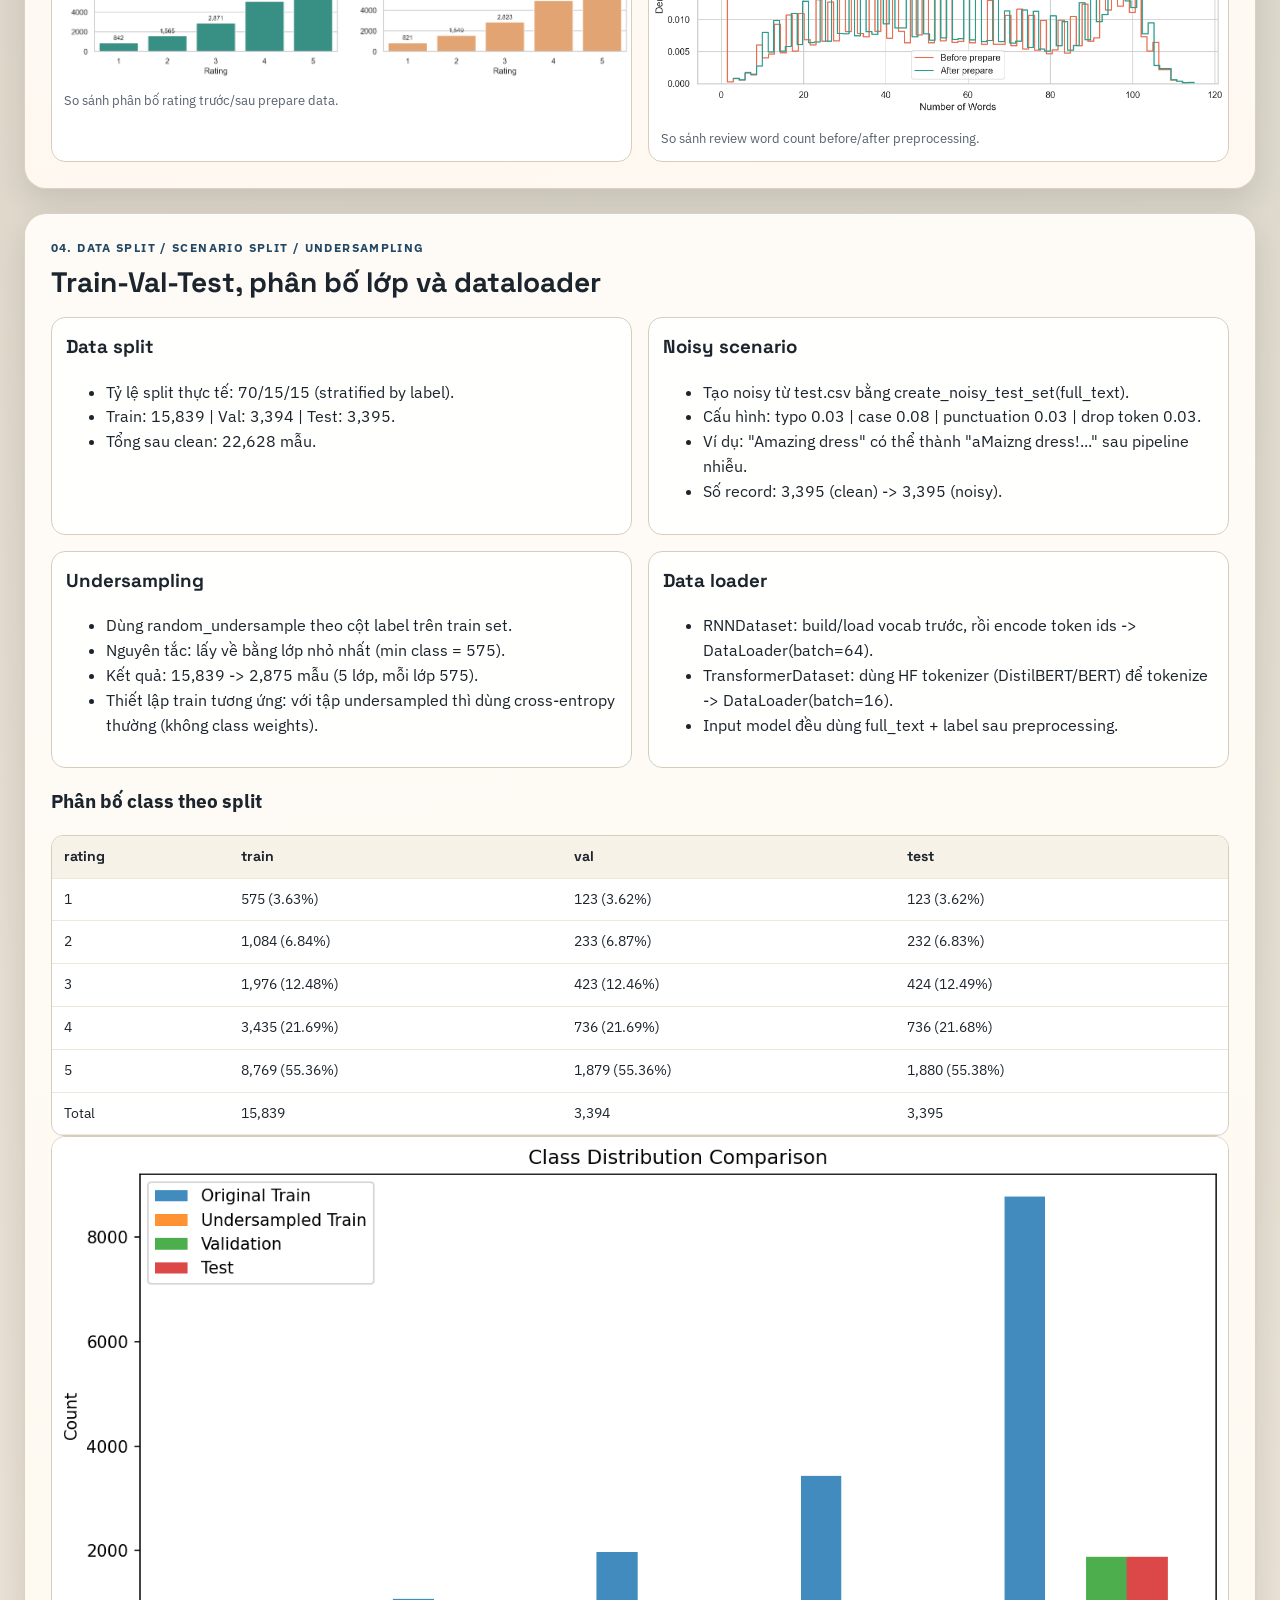
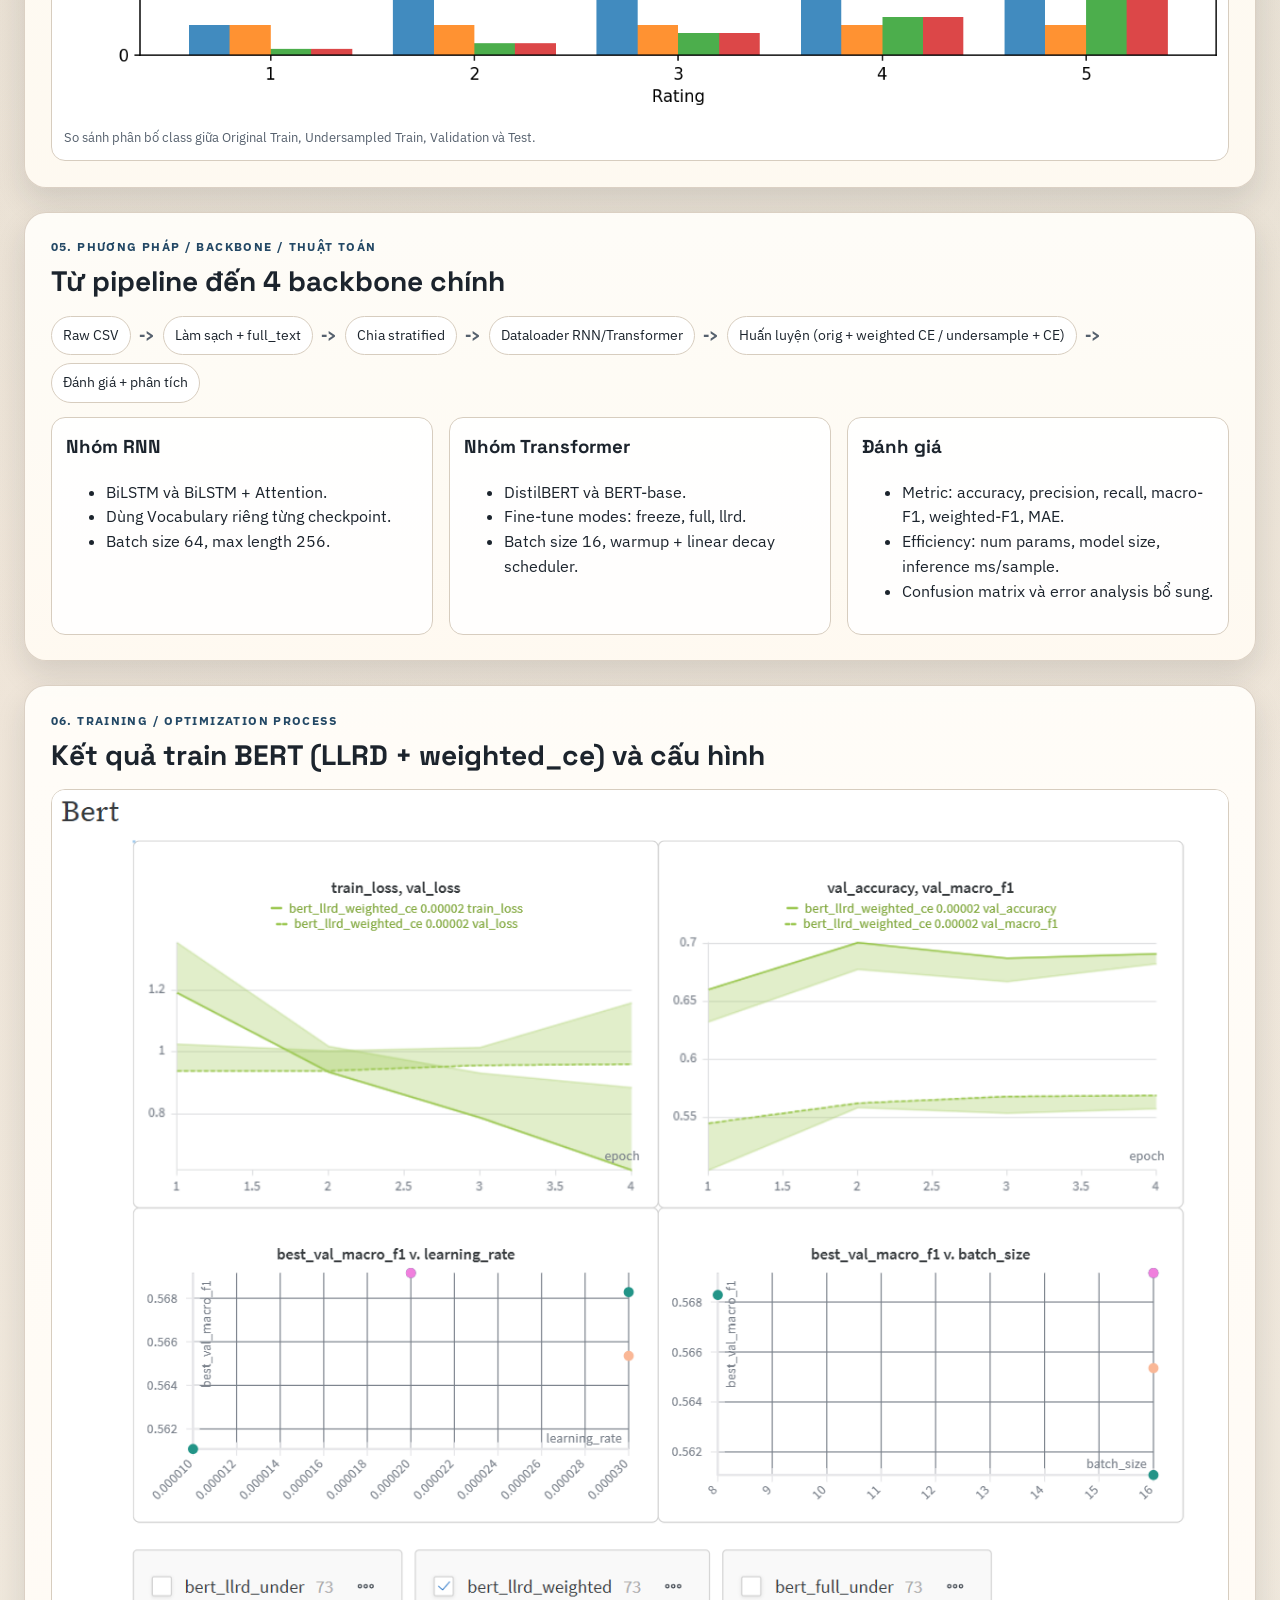
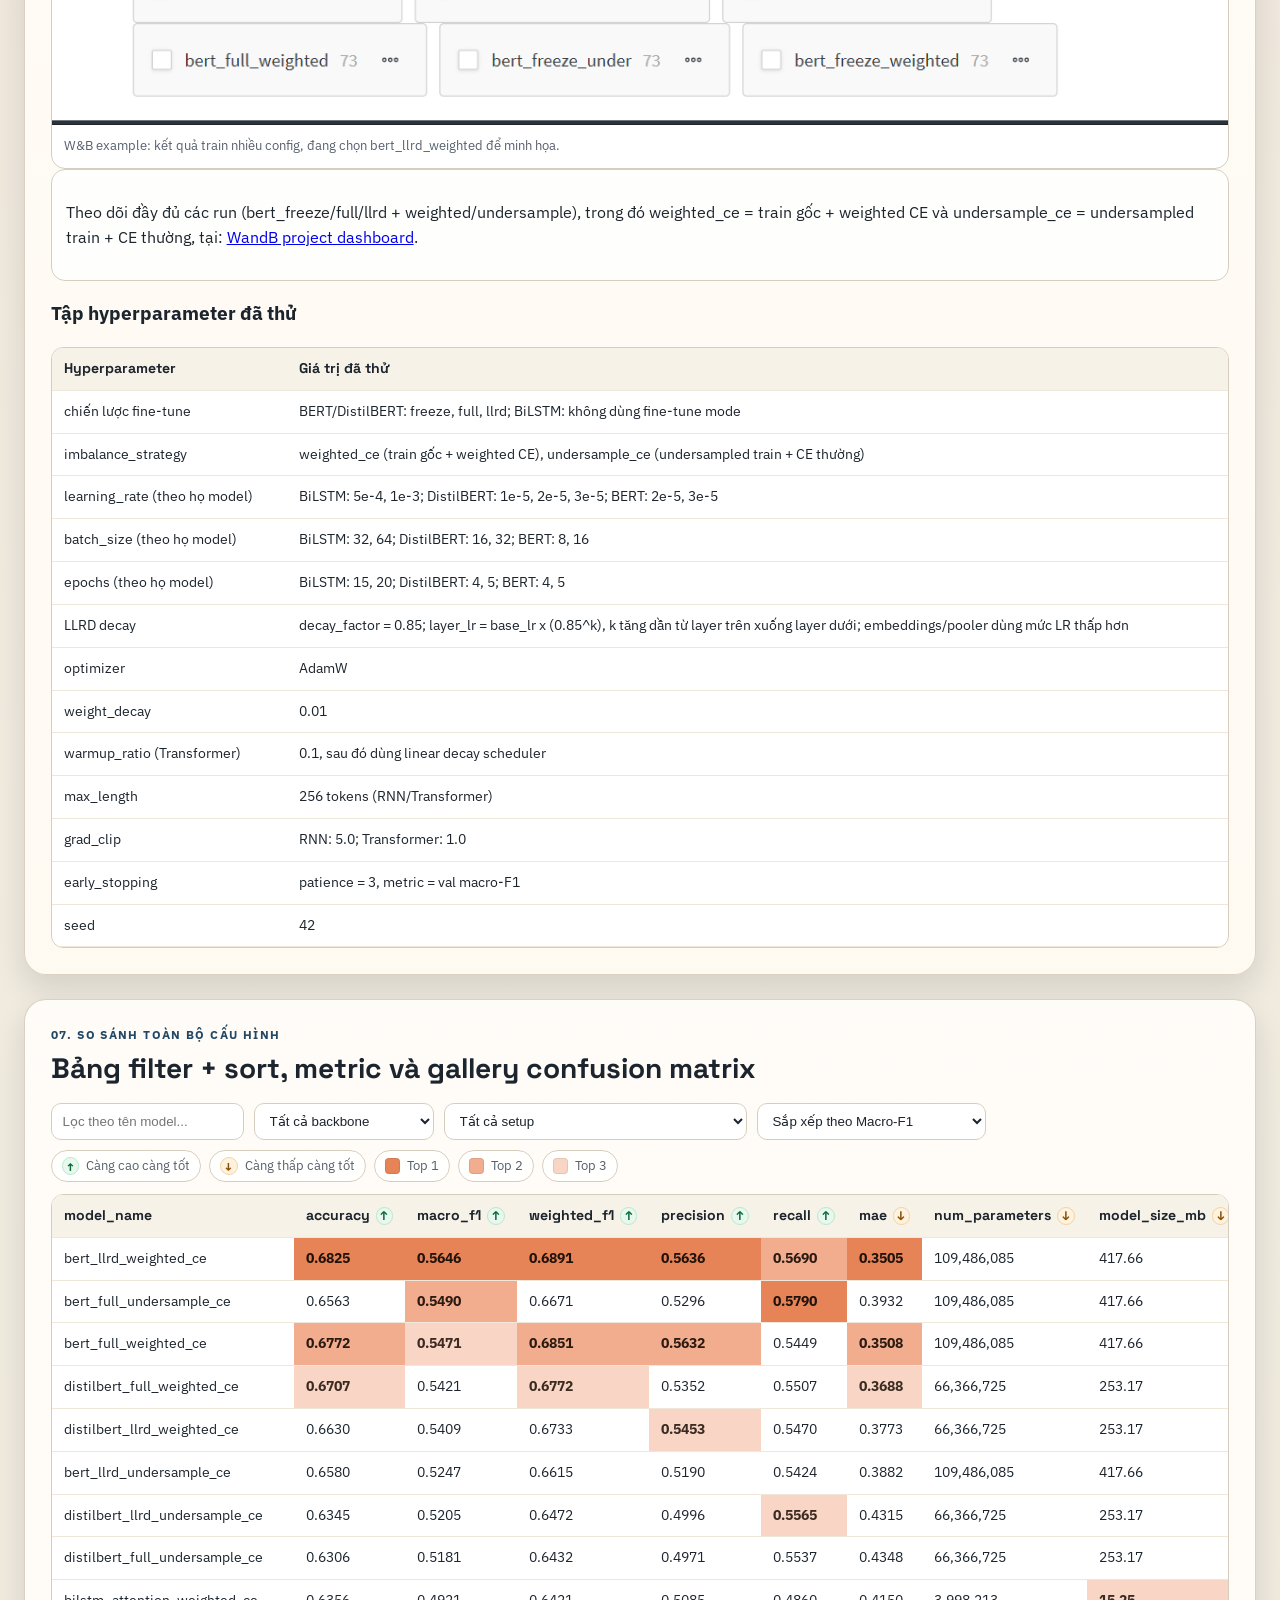
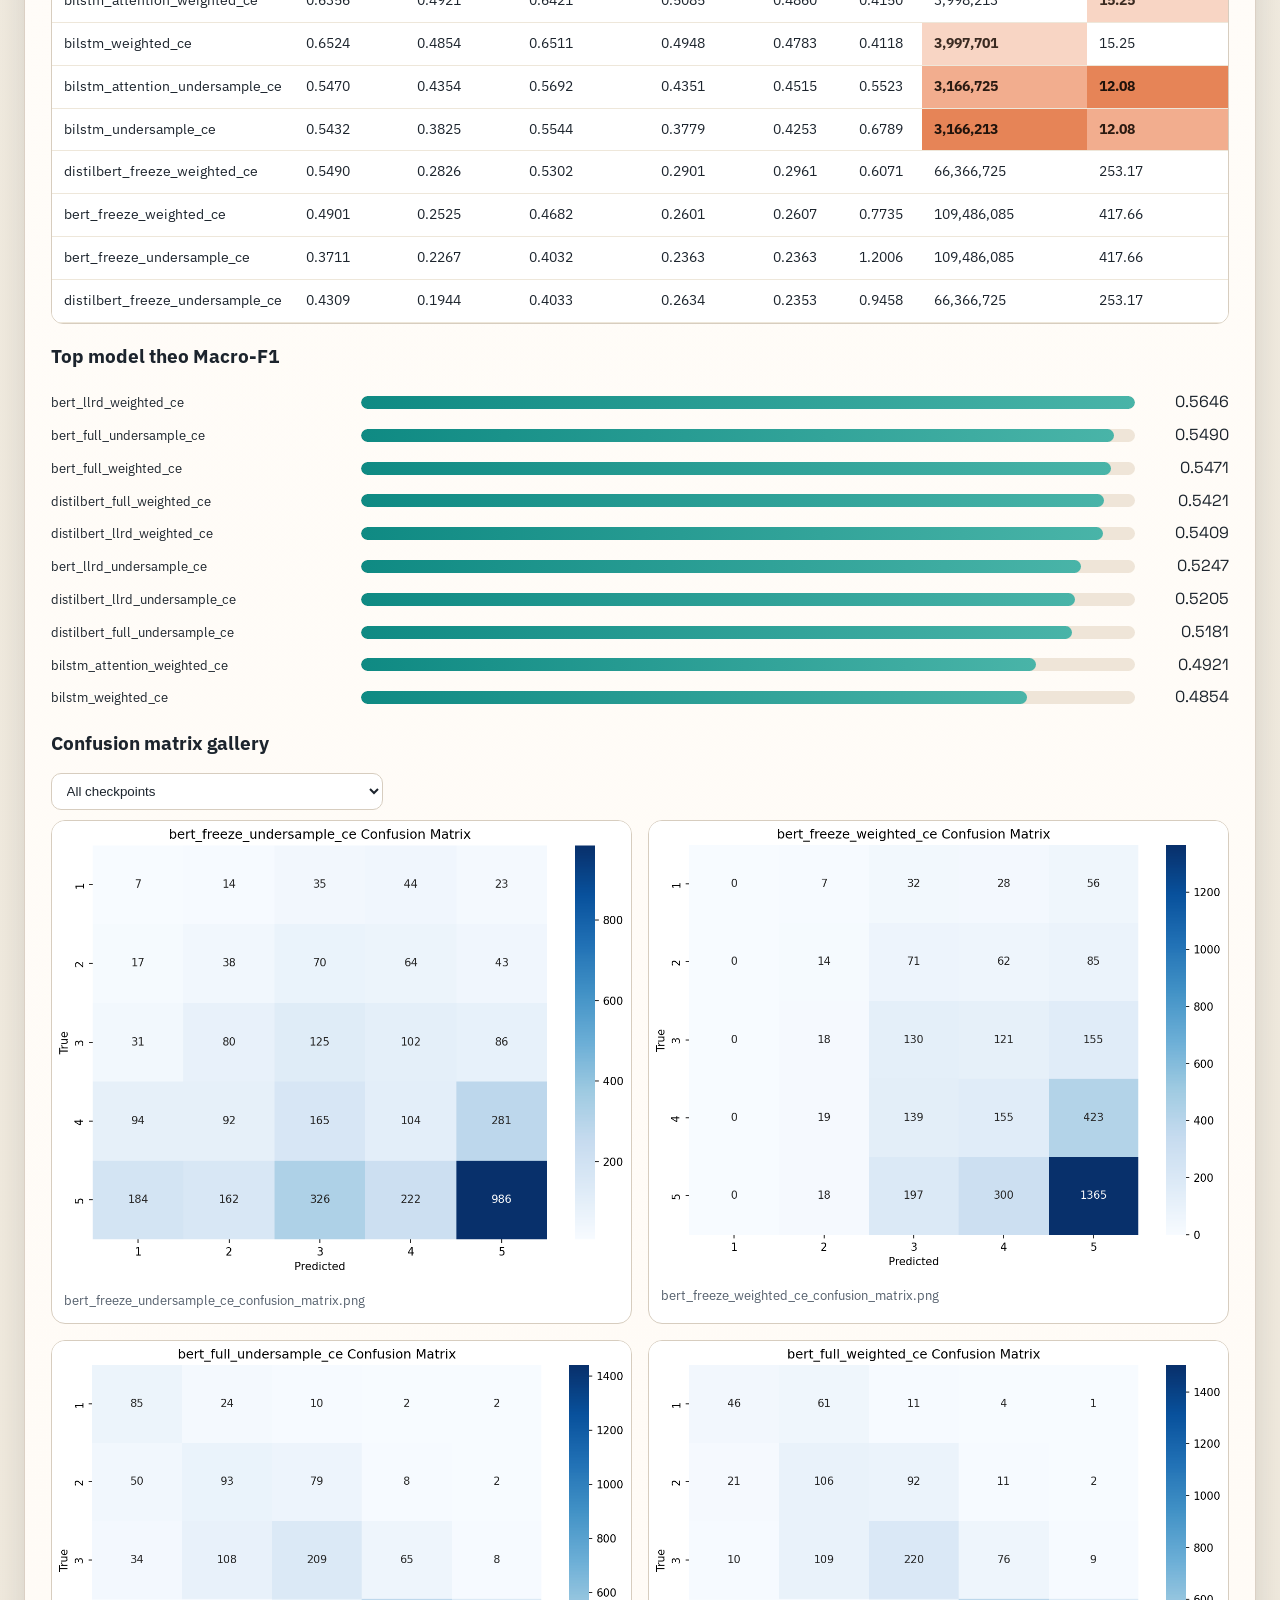
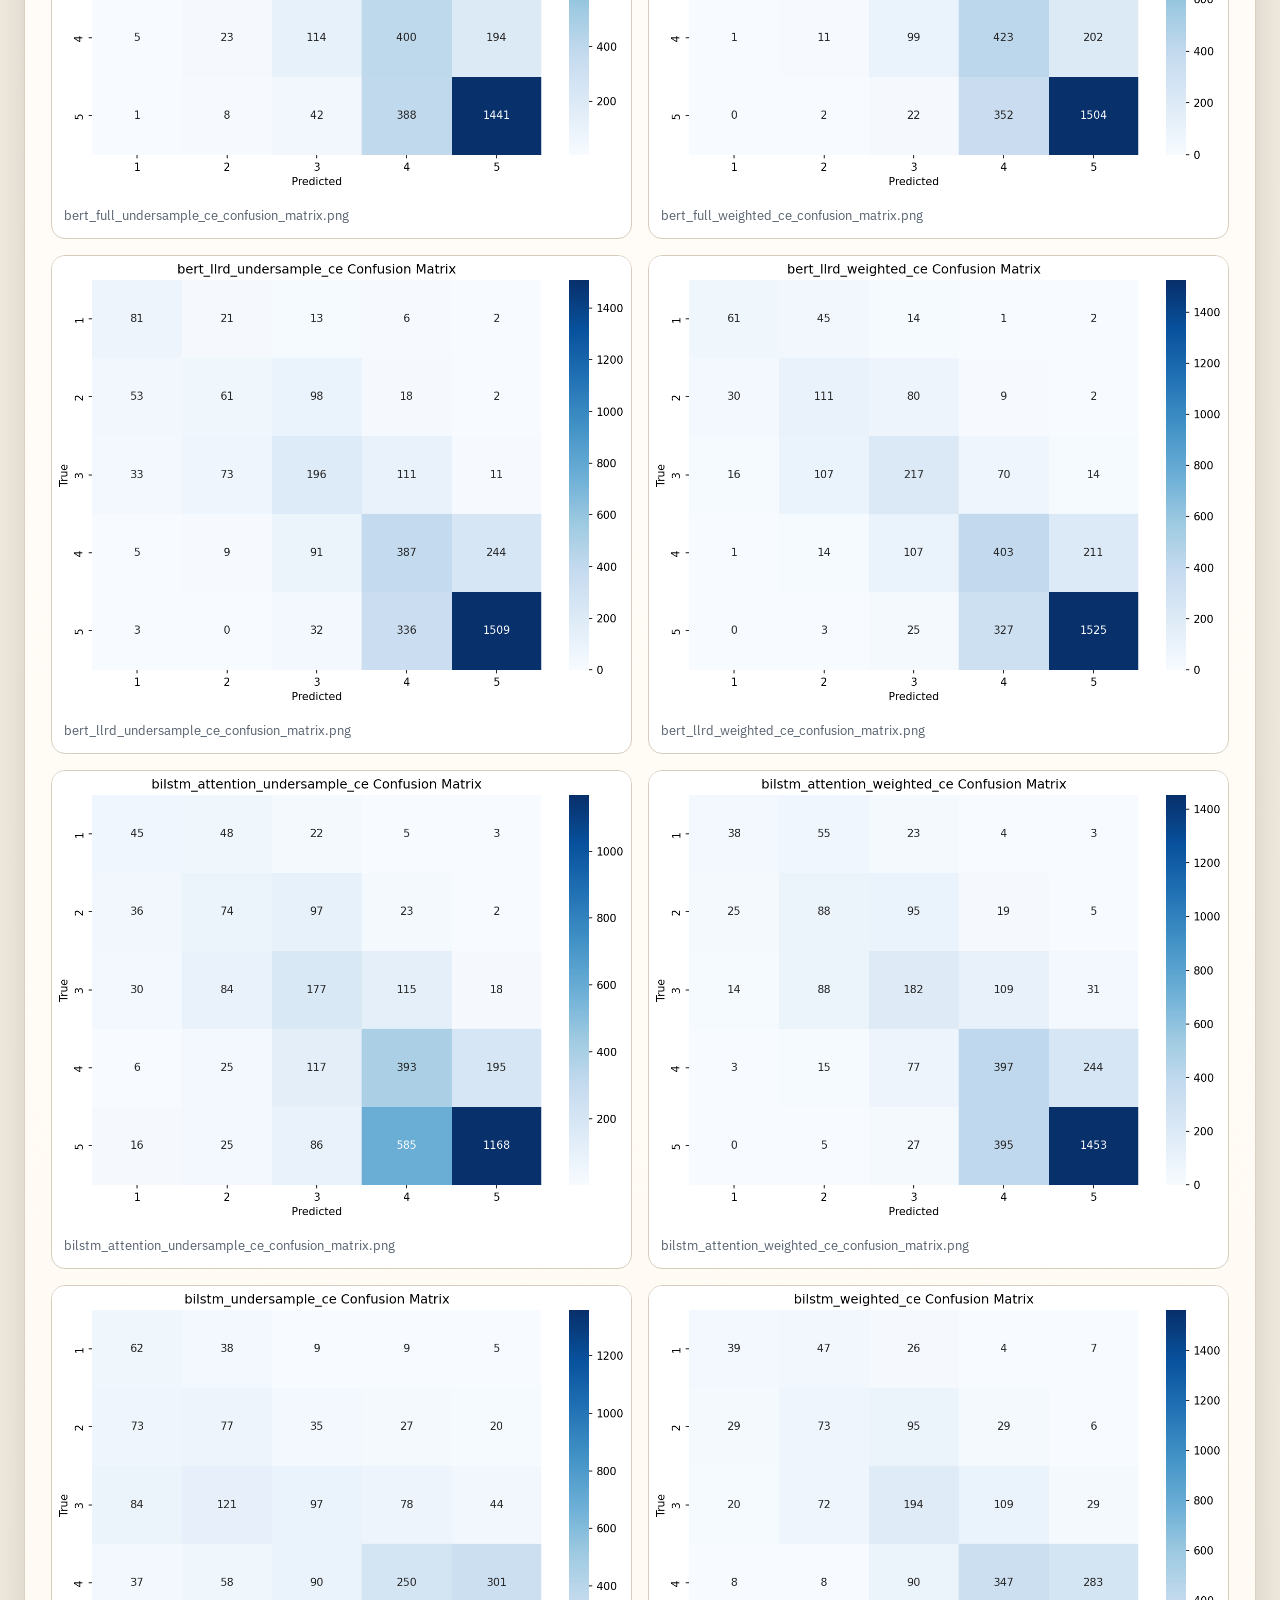
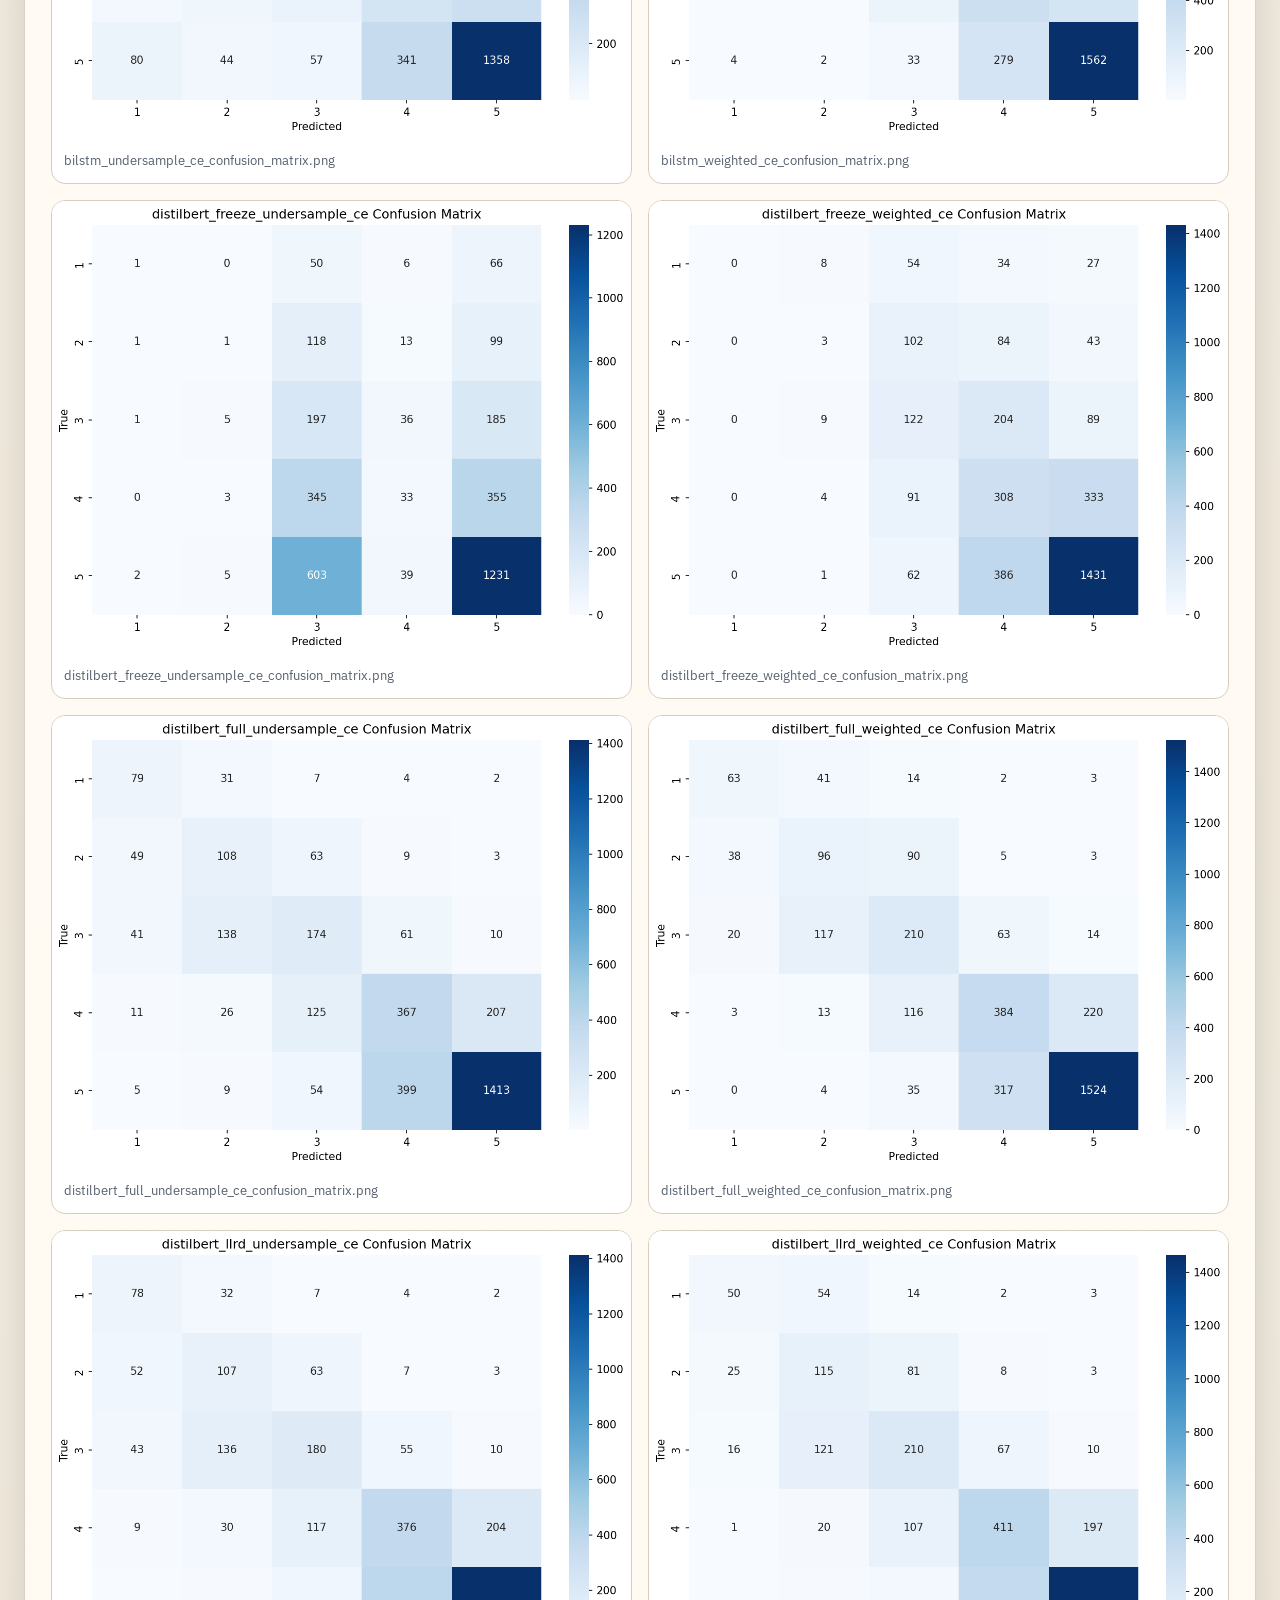
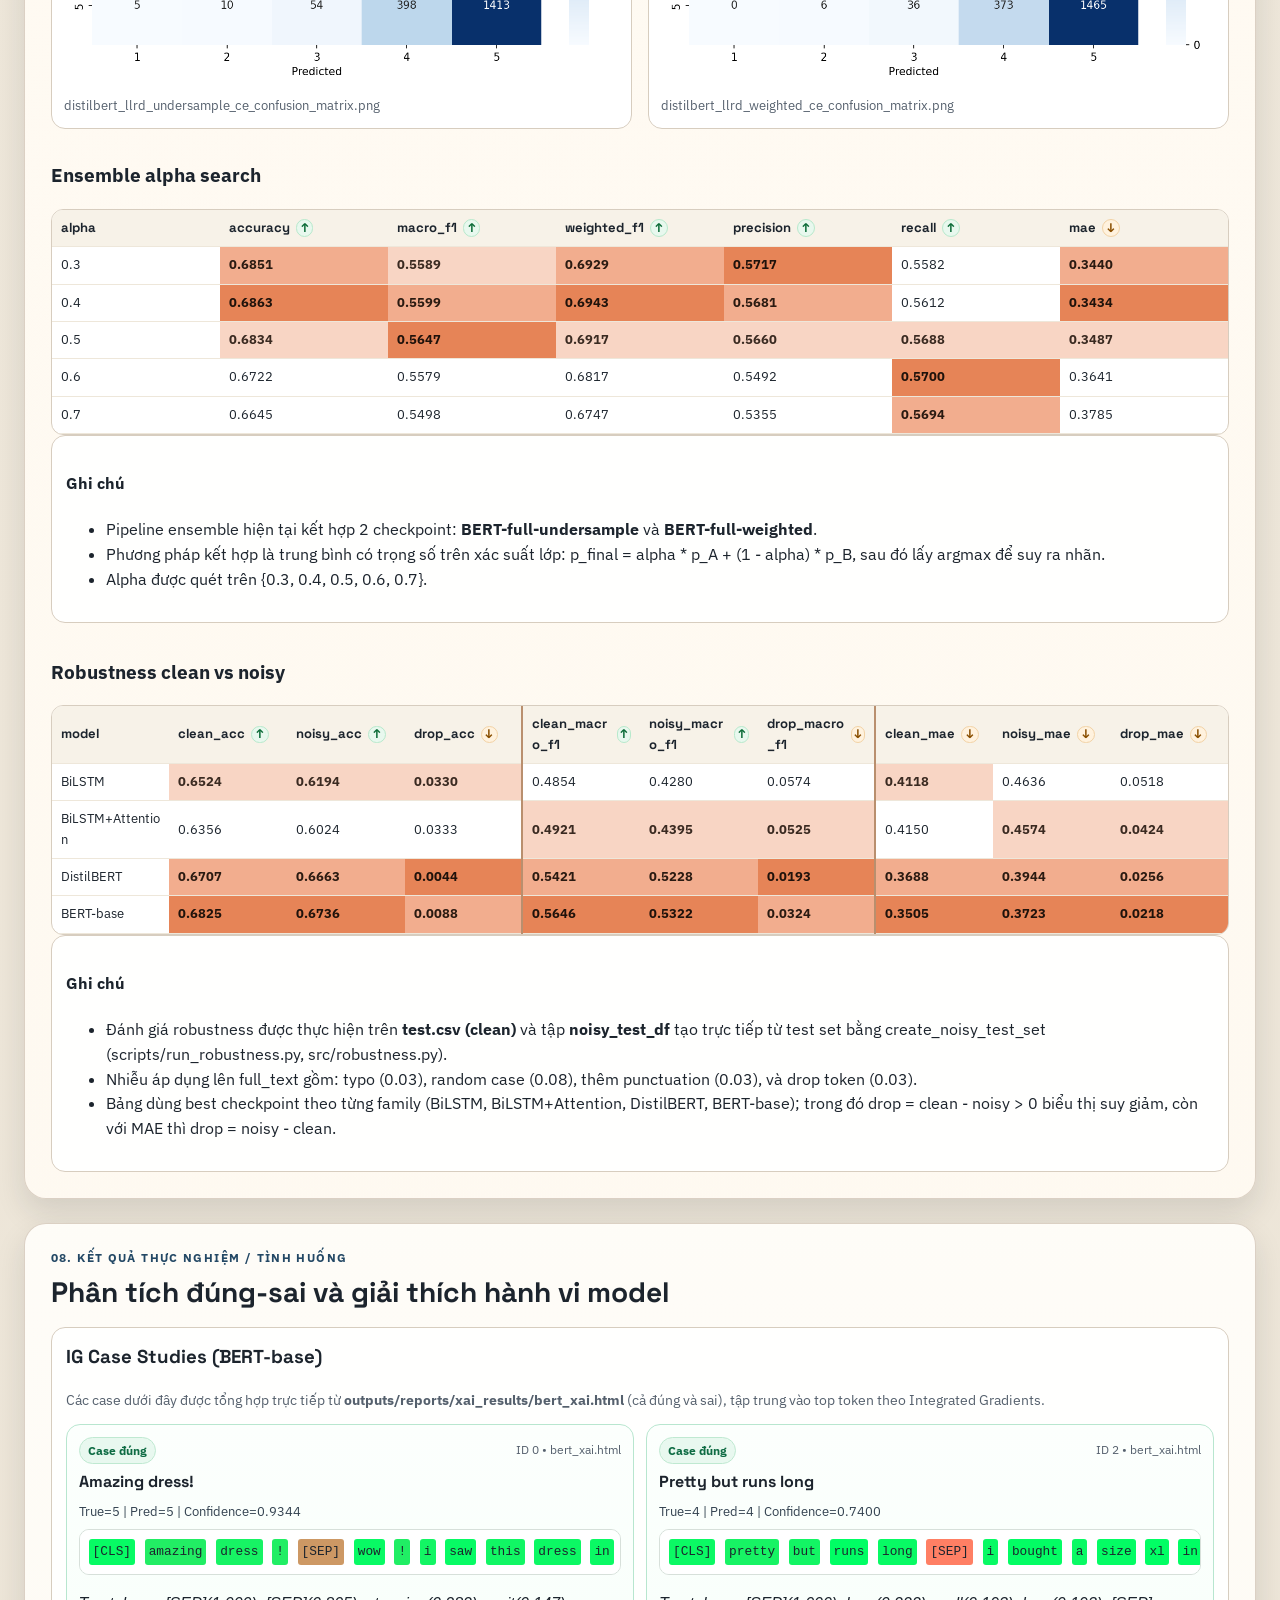
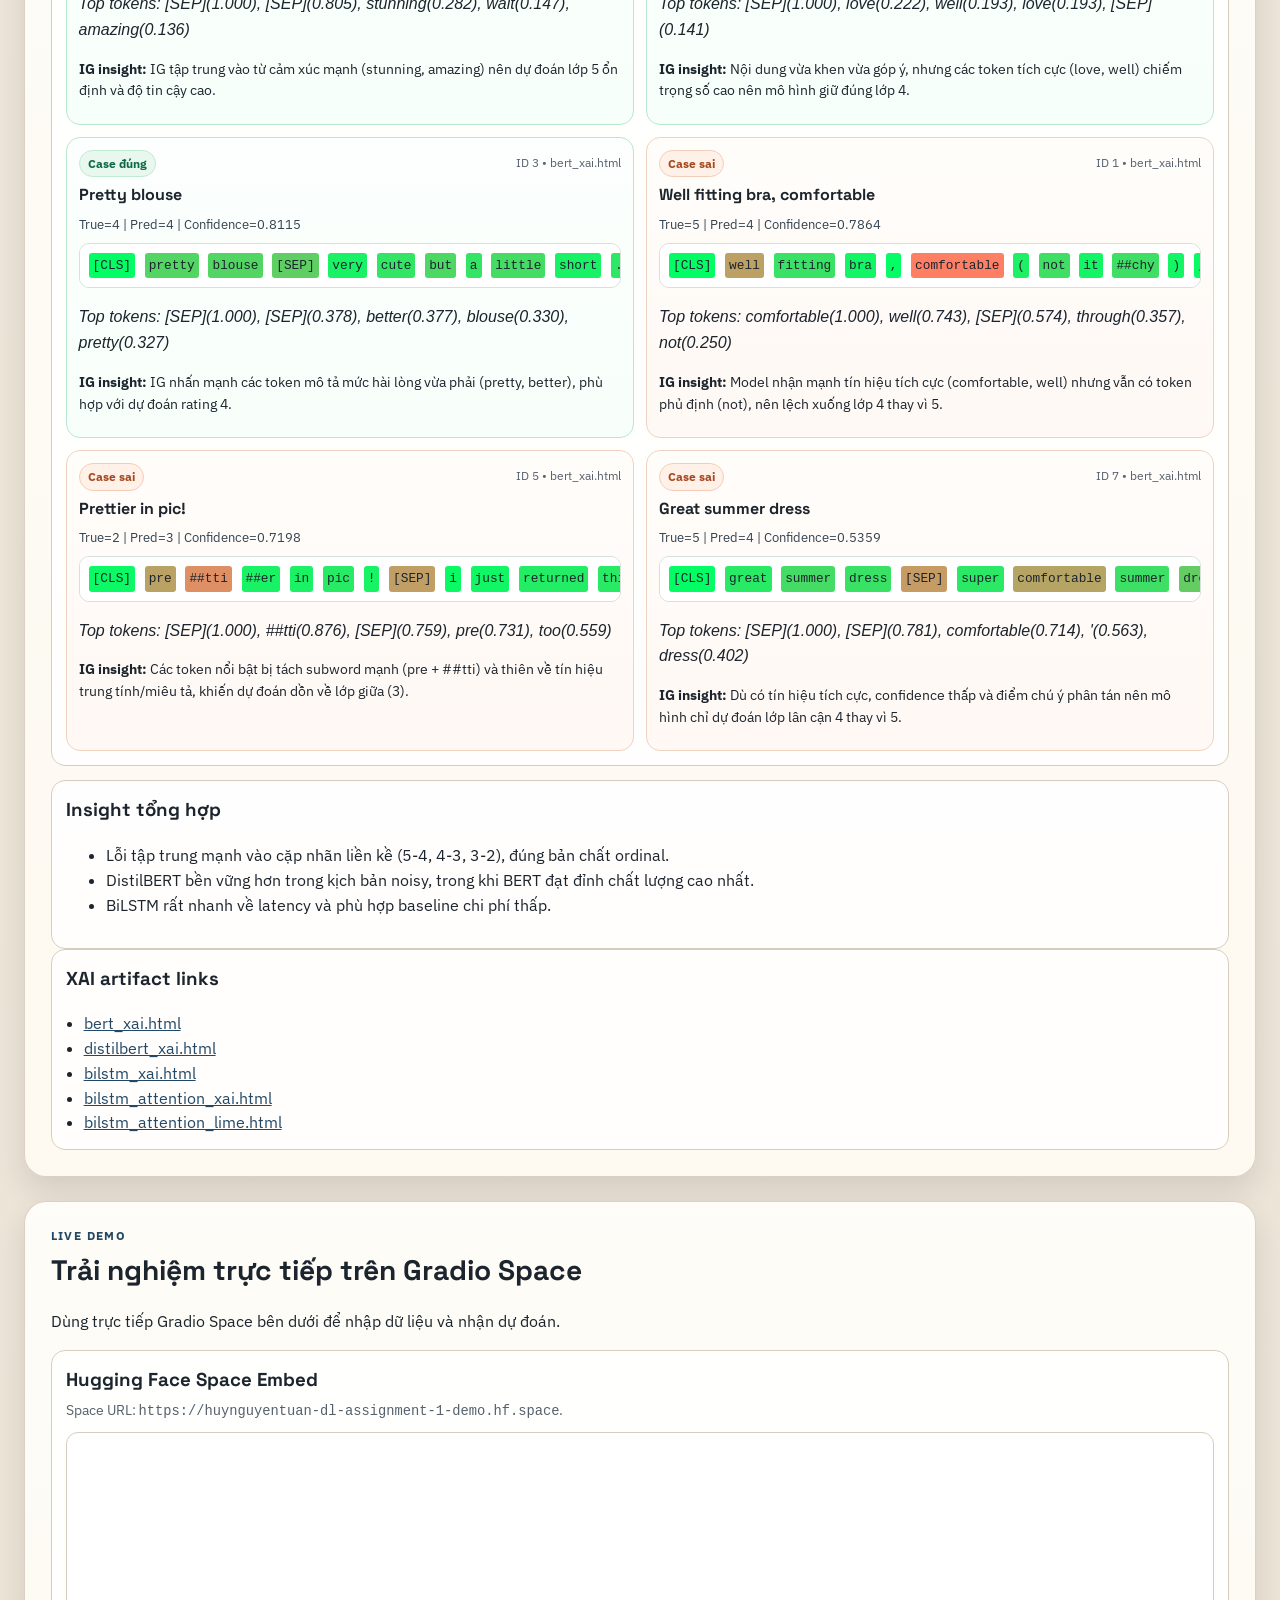
==== commit 0c500996: "final web report" ====
--- a/web_report/index.html
+++ b/web_report/index.html
@@ -18,6 +18,10 @@
         Báo cáo end-to-end cho bài toán phân loại rating 5 mức (1-5) từ title + review text,
         tổng hợp đầy đủ EDA, tiền xử lý, chia dữ liệu, backbone, huấn luyện, benchmark và demo.
       </p>
+      <div class="link-grid" aria-label="Liên kết nhanh video">
+        <a class="chip" href="https://youtu.be/wz9cOztl7NM" target="_blank" rel="noopener noreferrer">Demo video</a>
+        <a class="chip" href="https://youtu.be/EpD4hE2BC-Y" target="_blank" rel="noopener noreferrer">Slide video</a>
+      </div>
       <div class="meta-strip" id="heroMeta"></div>
     </div>
 
@@ -60,7 +64,7 @@
           <ul>
             <li>So sánh 4 backbone: BiLSTM, BiLSTM+Attention, DistilBERT, BERT-base.</li>
             <li>Đánh giá 3 chế độ fine-tune cho Transformer: freeze, full, llrd.</li>
-            <li>Đánh giá 2 chiến lược imbalance: weighted_ce và undersample_ce.</li>
+            <li>Đánh giá 2 chế độ xử lý imbalance: weighted_ce (train gốc + weighted cross-entropy) và undersample_ce (train undersampled + cross-entropy thường).</li>
             <li>Kiểm tra trade-off giữa chất lượng và latency/size để dễ triển khai thực tế.</li>
             <li>Mở rộng với robustness, error analysis, XAI và ensemble.</li>
           </ul>
@@ -210,6 +214,7 @@
             <li>Dùng random_undersample theo cột label trên train set.</li>
             <li>Nguyên tắc: lấy về bằng lớp nhỏ nhất (min class = 575).</li>
             <li>Kết quả: 15,839 -&gt; 2,875 mẫu (5 lớp, mỗi lớp 575).</li>
+              <li>Thiết lập train tương ứng: với tập undersampled thì dùng cross-entropy thường (không class weights).</li>
           </ul>
         </article>
 
@@ -287,7 +292,8 @@
 
       <article class="step-card">
         <p>
-          Theo dõi đầy đủ các run (bert_freeze/full/llrd + weighted/undersample), biểu đồ và logs tại:
+          Theo dõi đầy đủ các run (bert_freeze/full/llrd + weighted/undersample), trong đó
+          weighted_ce = train gốc + weighted CE và undersample_ce = undersampled train + CE thường, tại:
           <a href="https://api.wandb.ai/links/huy-nguyentuank22-ho-chi-minh-city-university-of-technology/igh06zwd" target="_blank" rel="noopener noreferrer">WandB project dashboard</a>.
         </p>
       </article>
@@ -304,7 +310,7 @@
             </thead>
             <tbody>
               <tr><td>chiến lược fine-tune</td><td>BERT/DistilBERT: freeze, full, llrd; BiLSTM: không dùng fine-tune mode</td></tr>
-              <tr><td>imbalance_strategy</td><td>weighted_ce, undersample_ce</td></tr>
+                <tr><td>imbalance_strategy</td><td>weighted_ce (train gốc + weighted CE), undersample_ce (undersampled train + CE thường)</td></tr>
               <tr><td>learning_rate (theo họ model)</td><td>BiLSTM: 5e-4, 1e-3; DistilBERT: 1e-5, 2e-5, 3e-5; BERT: 2e-5, 3e-5</td></tr>
               <tr><td>batch_size (theo họ model)</td><td>BiLSTM: 32, 64; DistilBERT: 16, 32; BERT: 8, 16</td></tr>
               <tr><td>epochs (theo họ model)</td><td>BiLSTM: 15, 20; DistilBERT: 4, 5; BERT: 4, 5</td></tr>
@@ -339,8 +345,8 @@
         </select>
         <select id="setupFilter" aria-label="Filter by setup">
           <option value="all">Tất cả setup</option>
-          <option value="weighted_ce">weighted_ce</option>
-          <option value="undersample_ce">undersample_ce</option>
+          <option value="weighted_ce">weighted_ce (orig train + weighted CE)</option>
+          <option value="undersample_ce">undersample_ce (undersampled train + CE)</option>
           <option value="freeze">freeze</option>
           <option value="full">full</option>
           <option value="llrd">llrd</option>
@@ -391,8 +397,8 @@
       <div class="control-row compact">
         <select id="cmGroup" aria-label="Confusion matrix group">
           <option value="all">All checkpoints</option>
-          <option value="weighted">weighted_ce only</option>
-          <option value="undersample">undersample_ce only</option>
+          <option value="weighted">weighted_ce only (orig train + weighted CE)</option>
+          <option value="undersample">undersample_ce only (undersampled train + CE)</option>
           <option value="bert">BERT family</option>
           <option value="distilbert">DistilBERT family</option>
           <option value="rnn">RNN family</option>
